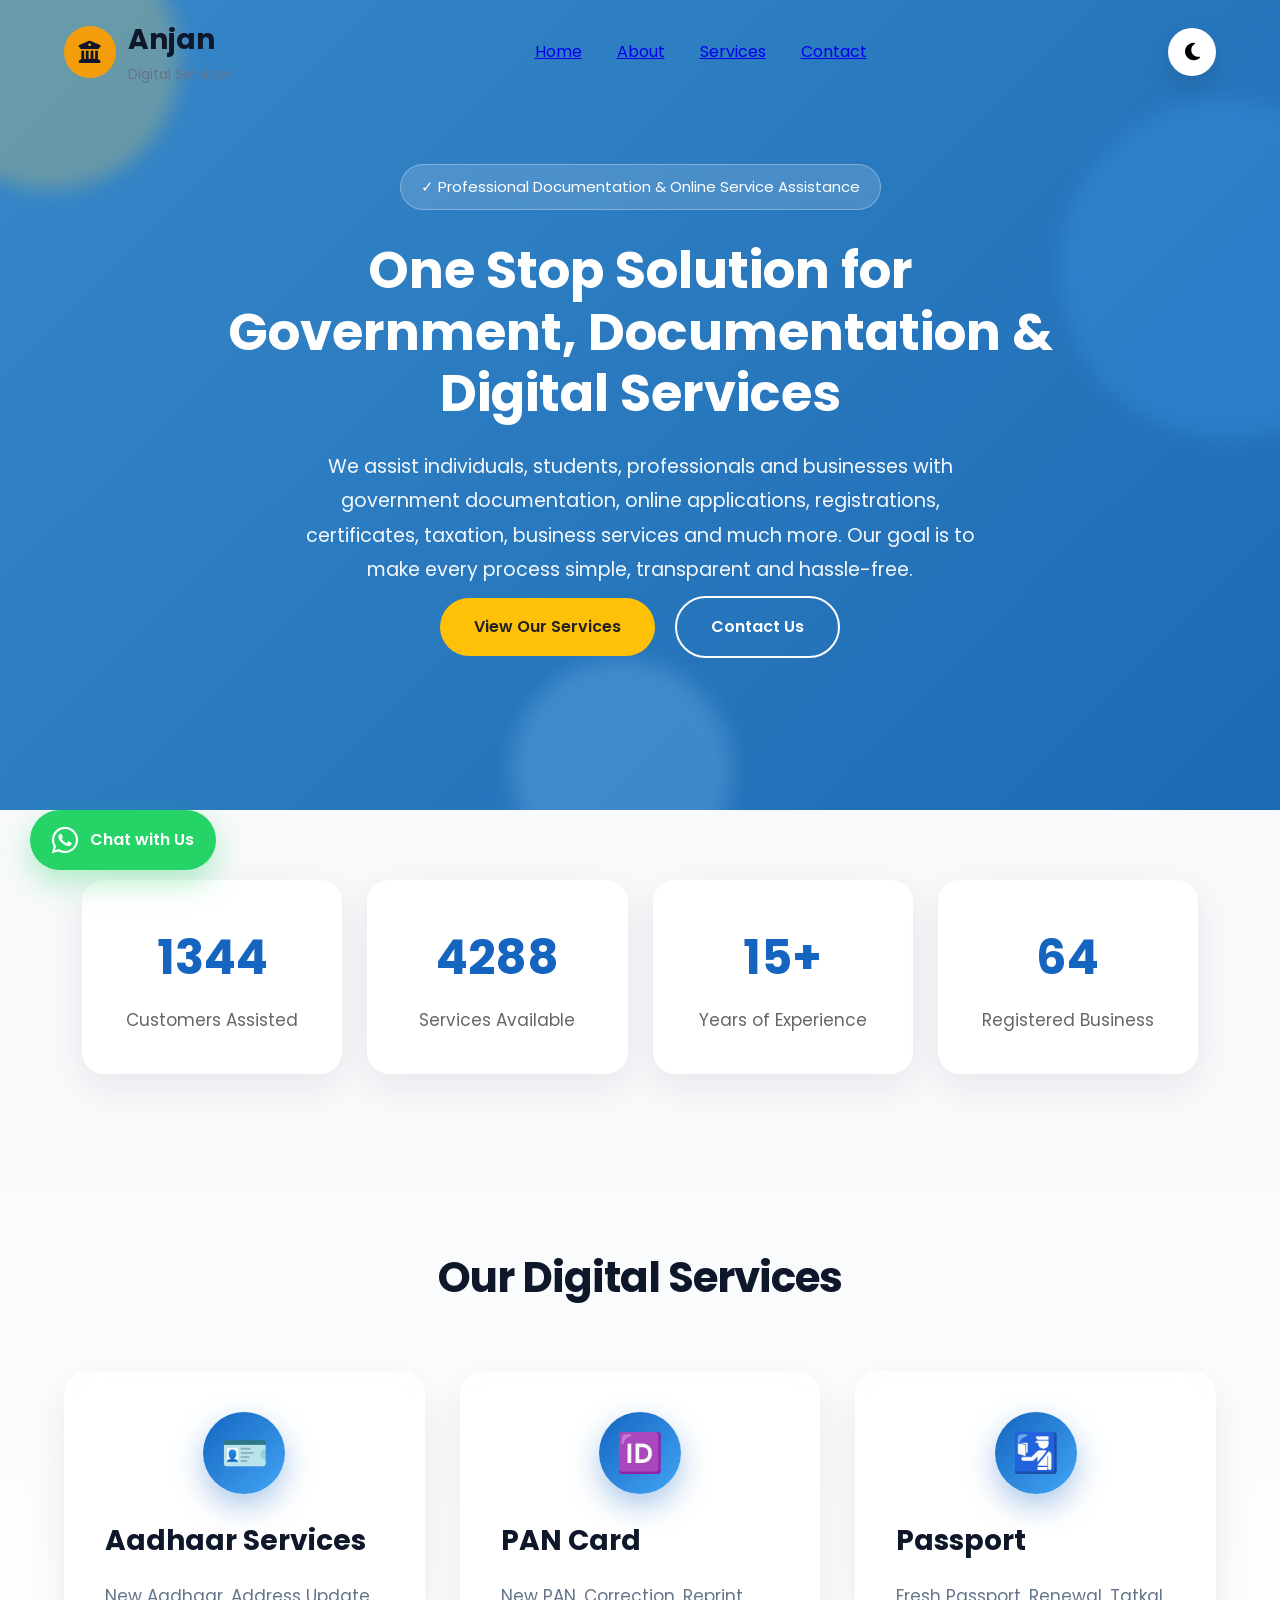
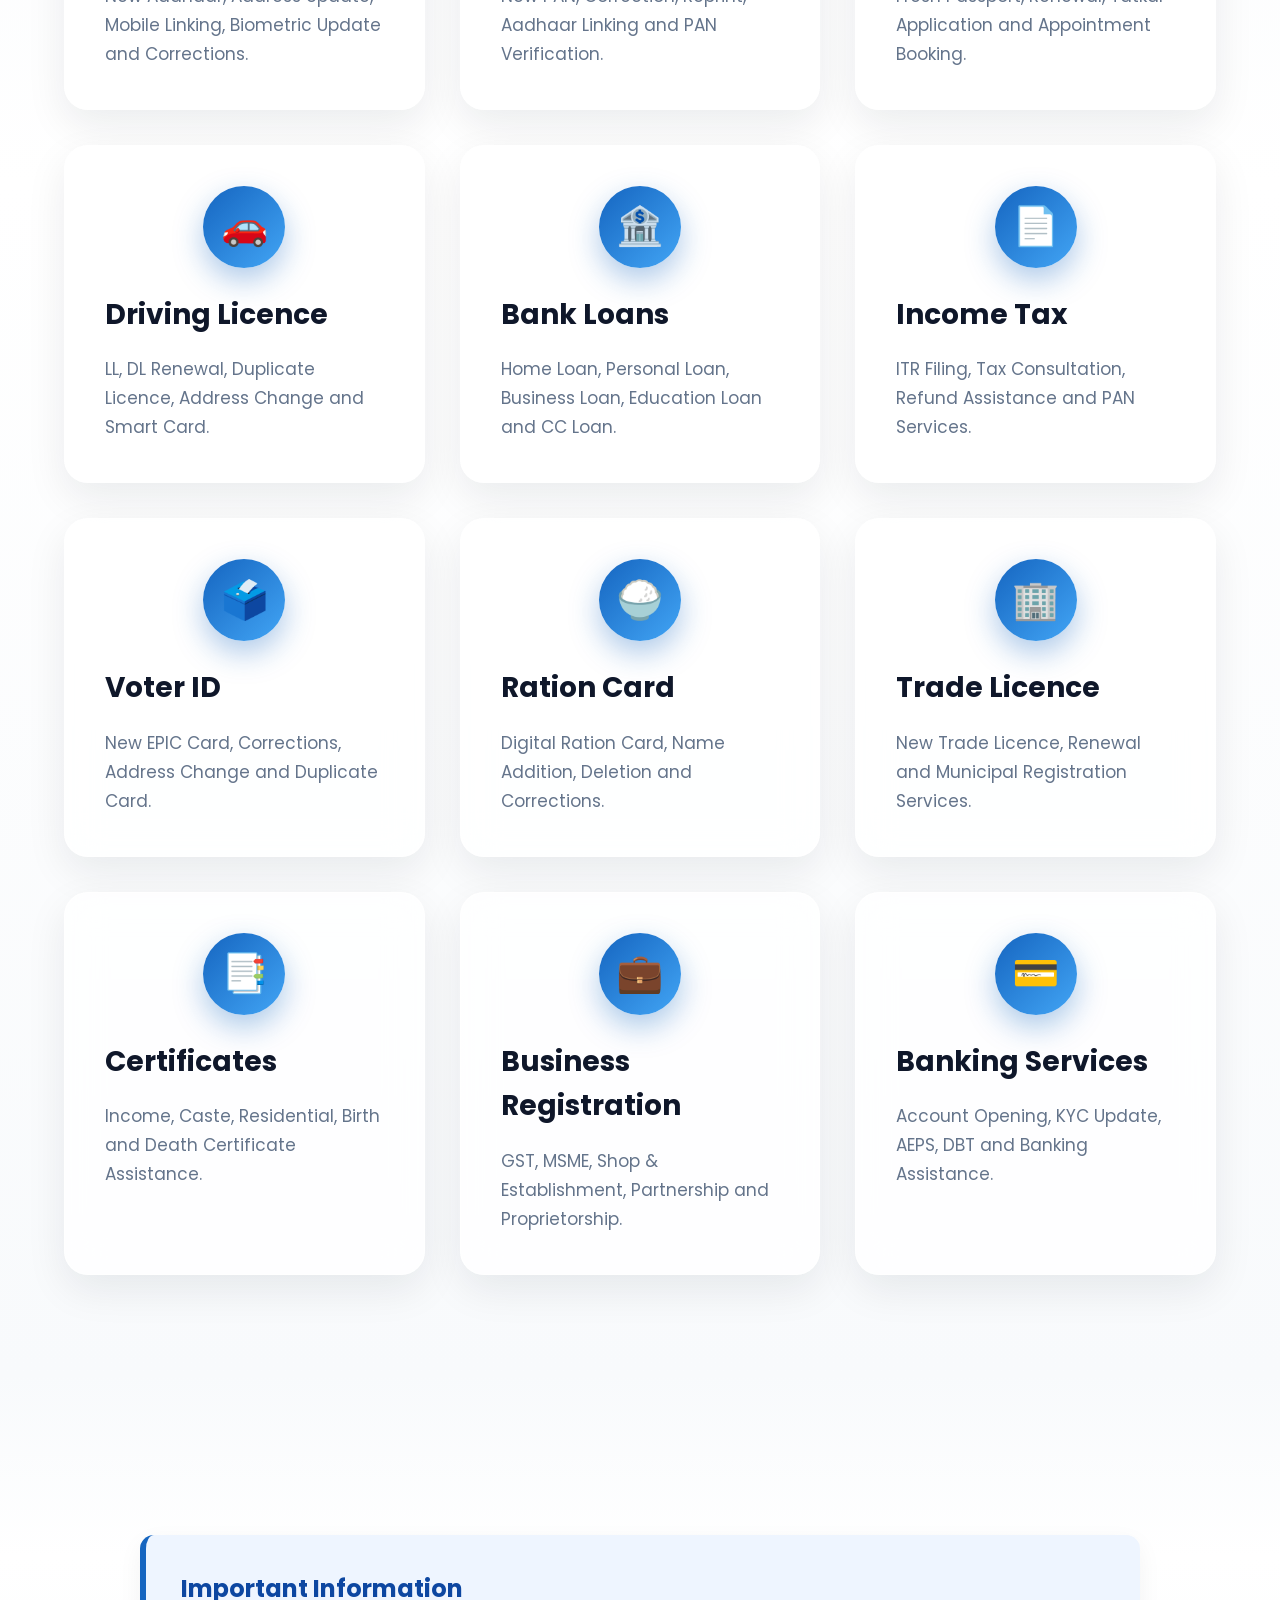
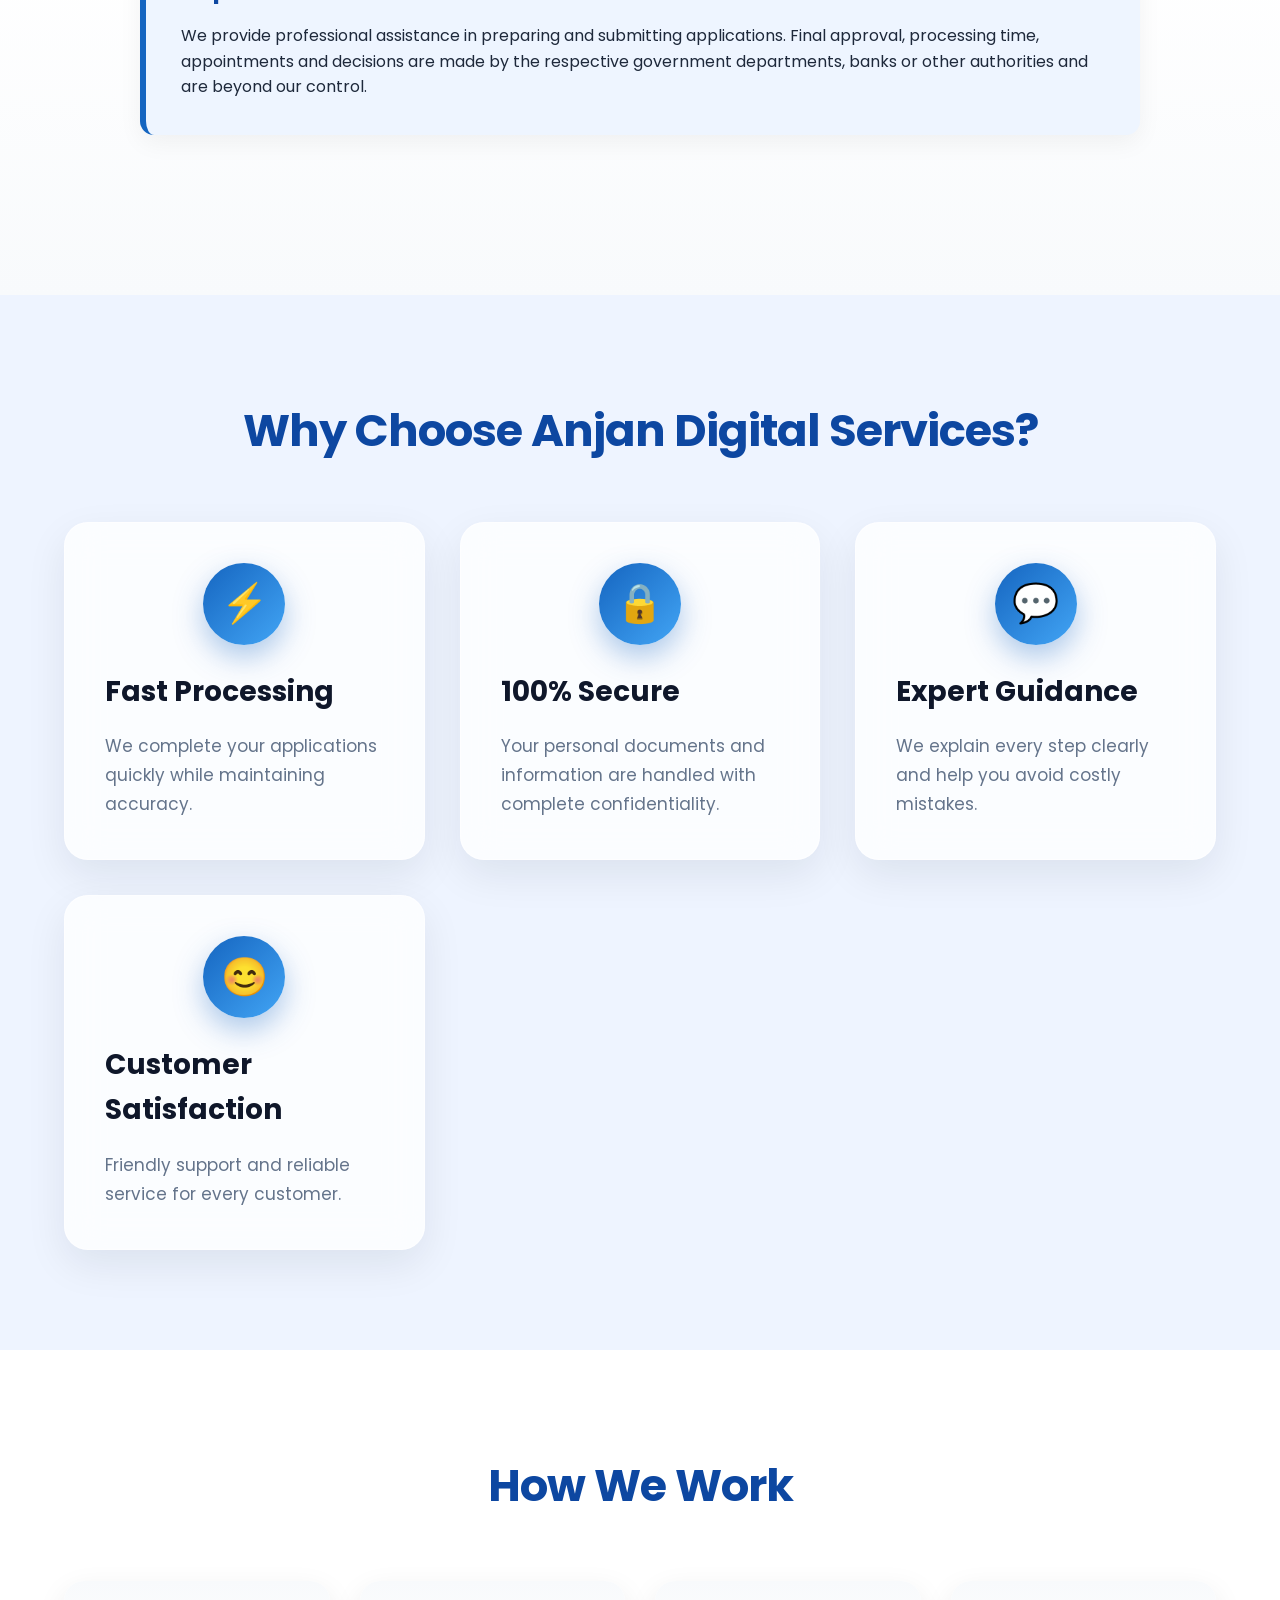
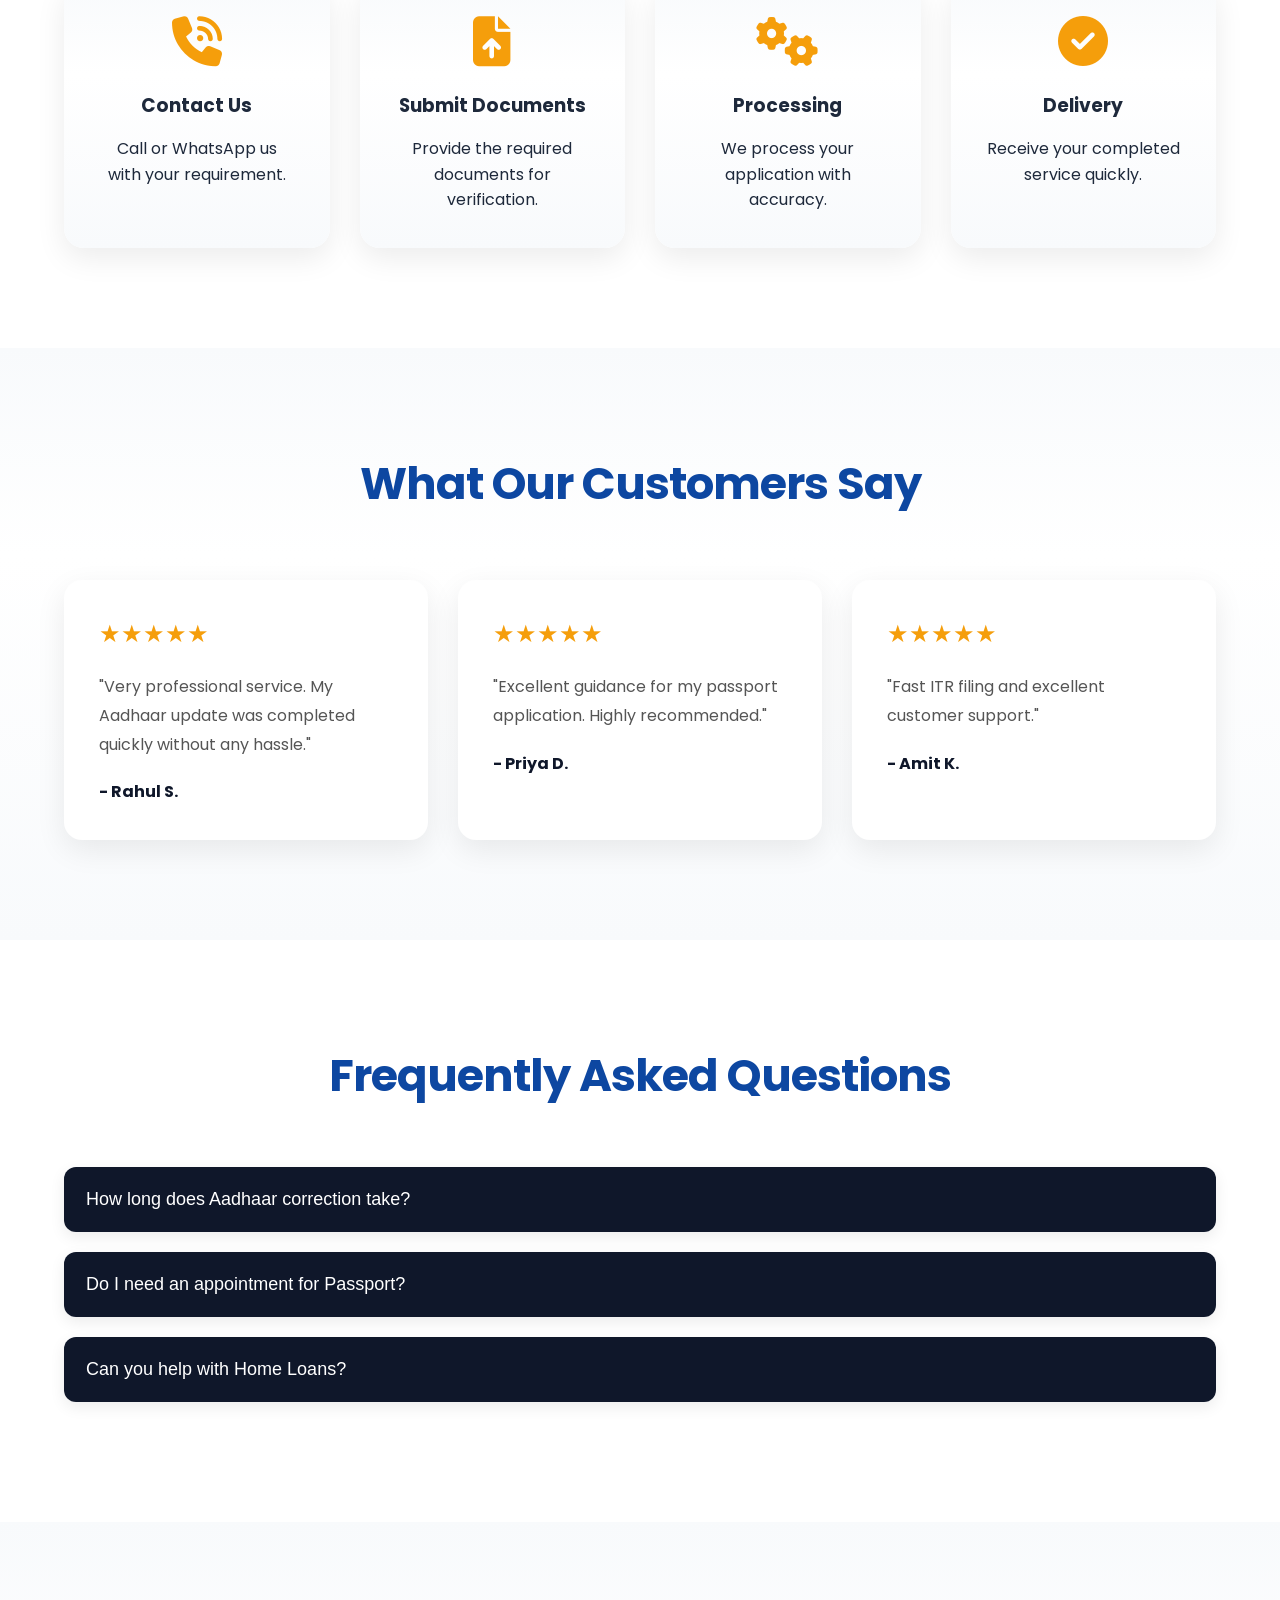
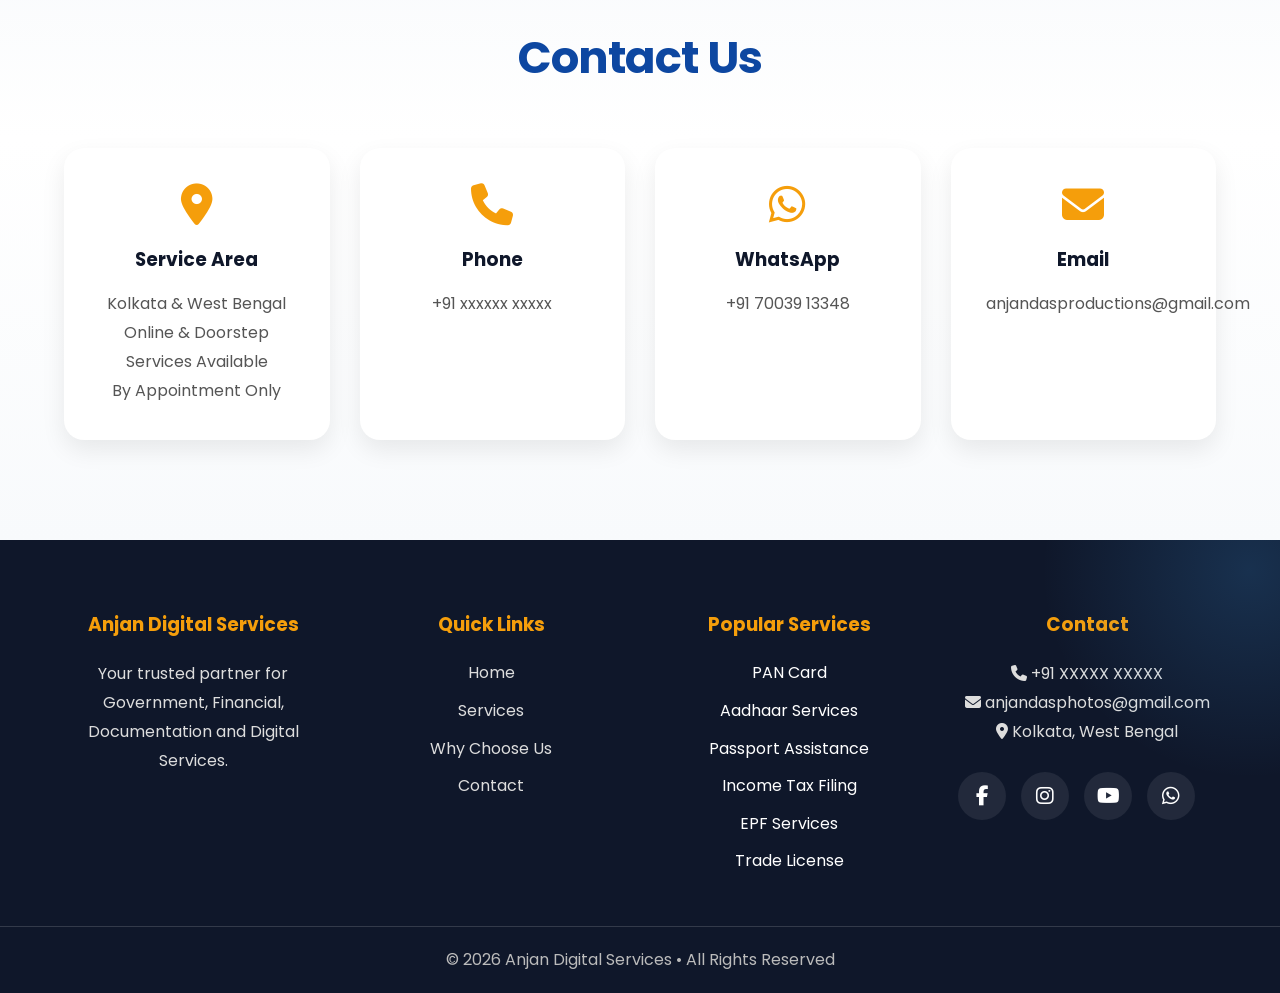
==== index.html @ 934977a9 "Initial commit" ====
<!DOCTYPE html>
<html lang="en">
<head>
    <meta charset="UTF-8">
    <meta name="viewport" content="width=device-width, initial-scale=1.0">
    <meta name="description" content="Anjan Digital Services - PAN Card, Aadhaar, Passport, Driving License, Trade License, Income Tax, Student Credit Card, EPF, Digital Services and much more in Kolkata.">
    <meta name="keywords" content="PAN Card, Aadhaar, Passport, Driving License, EPF, Trade License, Income Tax, Digital Services Kolkata">
    <meta name="author" content="Anjan Digital Services">
    <meta name="robots" content="index,follow">
    <title>

Anjan Digital Services | All Digital Solutions Under One Roof

</title>

<link rel="preconnect" href="https://fonts.googleapis.com">

<link rel="preconnect" href="https://fonts.gstatic.com" crossorigin>

<link href="https://fonts.googleapis.com/css2?family=Poppins:wght@300;400;500;600;700&display=swap" rel="stylesheet">
    <link rel="stylesheet" href="assets/css/style.css">
    <link rel="stylesheet"
href="https://cdnjs.cloudflare.com/ajax/libs/font-awesome/6.5.2/css/all.min.css">
<script type="application/ld+json">
{
  "@context":"https://schema.org",
  "@type":"LocalBusiness",
  "name":"Anjan Digital Services",
  "description":"All Digital Solutions Under One Roof",
  "telephone":"+91XXXXXXXXXX",
  "email":"anjandasphotos@gmail.com",
  "address":{
    "@type":"PostalAddress",
    "addressLocality":"Kolkata",
    "addressCountry":"IN"
  }
}
</script>
</head>

<body>

<div id="loader">

    <div class="loader-content">

        <div class="loader-logo">
            ADS
        </div>

        <h2>Anjan Digital Services</h2>

        <div class="loader-spinner"></div>

    </div>

</div>

<div id="mouse-glow"></div>
<div id="progress-bar"></div>
<header>
    <div class="container">

        <div class="logo">
<a href="#home">
<div class="logo-icon"><i class="fa-solid fa-building-columns"></i></div>
<div class="logo-text"><h2>Anjan</h2><p>Digital Services</p></div>
</a>
</div>
<div id="navbar">
<nav>
    <ul>

        <li><a href="index.html">Home</a></li>

        <li><a href="about.html">About</a></li>

        <li><a href="services.html">Services</a></li>

        <li><a href="contact.html">Contact</a></li>

    </ul>
</nav>
</div>
<button id="theme-toggle" aria-label="Toggle Theme">
    <i class="fas fa-moon"></i>
</button>
<div class="menu-toggle" id="menuToggle">

    <span></span>
    <span></span>
    <span></span>

</div>

</header>
<section id="home" class="hero">

<div class="hero-shape shape1"></div>

<div class="hero-shape shape2"></div>

<div class="hero-shape shape3"></div>

    <div class="hero-content">

        <span class="hero-badge">
            ✓ Professional Documentation & Online Service Assistance
        </span>

        <h1>
            One Stop Solution for Government, Documentation & Digital Services
        </h1>

        <p>
            We assist individuals, students, professionals and businesses with government documentation, online applications, registrations, certificates, taxation, business services and much more. Our goal is to make every process simple, transparent and hassle-free.
        </p>

        <div class="hero-buttons">

            <a href="services.html" class="btn btn-primary">
                View Our Services
            </a>

            <a href="contact.html" class="btn btn-secondary">
                Contact Us
            </a>

        </div>

        </div>
</section>

<section class="stats-section">

    <div class="container">

        <div class="stats-grid">

            <div class="stat-card">
                <h2 class="counter" data-target="2500">0</h2>
                <p>Customers Assisted</p>
            </div>

            <div class="stat-card">
                <h2 class="counter" data-target="8000">0</h2>
                <p>Services Available</p>
            </div>

            <div class="stat-card">
                <h2 class="counter" data-target="15">0</h2>
                <p>Years of Experience</p>
            </div>
            <div class="stat-card">
                <h2 class="counter" data-target="99">0</h2>
                <p>Registered Business</p>
            </div>

        </div>

    </div>

</section>
<section id="services" class="services-section">

    <div class="container">

        <h2 class="section-title">Our Digital Services</h2>

        <div class="services-grid">

    <div class="service-card">
        <div class="service-icon">🪪</div>
        <h3>Aadhaar Services</h3>
        <p>New Aadhaar, Address Update, Mobile Linking, Biometric Update and Corrections.</p>
    </div>

    <div class="service-card">
        <div class="service-icon">🆔</div>
        <h3>PAN Card</h3>
        <p>New PAN, Correction, Reprint, Aadhaar Linking and PAN Verification.</p>
    </div>

    <div class="service-card">
        <div class="service-icon">🛂</div>
        <h3>Passport</h3>
        <p>Fresh Passport, Renewal, Tatkal Application and Appointment Booking.</p>
    </div>

    <div class="service-card">
        <div class="service-icon">🚗</div>
        <h3>Driving Licence</h3>
        <p>LL, DL Renewal, Duplicate Licence, Address Change and Smart Card.</p>
    </div>

    <div class="service-card">
        <div class="service-icon">🏦</div>
        <h3>Bank Loans</h3>
        <p>Home Loan, Personal Loan, Business Loan, Education Loan and CC Loan.</p>
    </div>

    <div class="service-card">
        <div class="service-icon">📄</div>
        <h3>Income Tax</h3>
        <p>ITR Filing, Tax Consultation, Refund Assistance and PAN Services.</p>
    </div>

    <div class="service-card">
        <div class="service-icon">🗳️</div>
        <h3>Voter ID</h3>
        <p>New EPIC Card, Corrections, Address Change and Duplicate Card.</p>
    </div>

    <div class="service-card">
        <div class="service-icon">🍚</div>
        <h3>Ration Card</h3>
        <p>Digital Ration Card, Name Addition, Deletion and Corrections.</p>
    </div>

    <div class="service-card">
        <div class="service-icon">🏢</div>
        <h3>Trade Licence</h3>
        <p>New Trade Licence, Renewal and Municipal Registration Services.</p>
    </div>

    <div class="service-card">
        <div class="service-icon">📑</div>
        <h3>Certificates</h3>
        <p>Income, Caste, Residential, Birth and Death Certificate Assistance.</p>
    </div>

    <div class="service-card">
        <div class="service-icon">💼</div>
        <h3>Business Registration</h3>
        <p>GST, MSME, Shop & Establishment, Partnership and Proprietorship.</p>
    </div>

    <div class="service-card">
        <div class="service-icon">💳</div>
        <h3>Banking Services</h3>
        <p>Account Opening, KYC Update, AEPS, DBT and Banking Assistance.</p>
    </div>

</div>
</div>
</section>

</section>
<section class="notice-section">

    <div class="container">

        <div class="notice-box">

            <h2>Important Information</h2>

            <p>
                We provide professional assistance in preparing and submitting
                applications. Final approval, processing time, appointments and
                decisions are made by the respective government departments,
                banks or other authorities and are beyond our control.
            </p>

        </div>

    </div>

</section>
<section id="why-us" class="why-us">

    <div class="container">

        <h2 class="section-title">Why Choose Anjan Digital Services?</h2>

        <div class="services-grid">

            <div class="service-card">
                <div class="service-icon">⚡</div>
                <h3>Fast Processing</h3>
                <p>We complete your applications quickly while maintaining accuracy.</p>
            </div>

            <div class="service-card">
                <div class="service-icon">🔒</div>
                <h3>100% Secure</h3>
                <p>Your personal documents and information are handled with complete confidentiality.</p>
            </div>

            <div class="service-card">
                <div class="service-icon">💬</div>
                <h3>Expert Guidance</h3>
                <p>We explain every step clearly and help you avoid costly mistakes.</p>
            </div>

            <div class="service-card">
                <div class="service-icon">😊</div>
                <h3>Customer Satisfaction</h3>
                <p>Friendly support and reliable service for every customer.</p>
            </div>

        </div>

    </div>

</section>

<section id="process" class="process">

<div class="container">

<h2 class="section-title">How We Work</h2>

<div class="process-grid">

<div class="process-card">

<i class="fa-solid fa-phone-volume"></i>

<h3>Contact Us</h3>

<p>Call or WhatsApp us with your requirement.</p>

</div>

<div class="process-card">

<i class="fa-solid fa-file-arrow-up"></i>

<h3>Submit Documents</h3>

<p>Provide the required documents for verification.</p>

</div>

<div class="process-card">

<i class="fa-solid fa-gears"></i>

<h3>Processing</h3>

<p>We process your application with accuracy.</p>

</div>

<div class="process-card">

<i class="fa-solid fa-circle-check"></i>

<h3>Delivery</h3>

<p>Receive your completed service quickly.</p>

</div>

</div>

</div>

</section>
<!-- ================= Testimonials ================= -->

<section class="testimonials">

    <div class="container">

        <h2 class="section-title">What Our Customers Say</h2>

        <div class="testimonial-grid">

            <div class="testimonial-card">

                <div class="stars">
                    ★★★★★
                </div>

                <p>
                    "Very professional service. My Aadhaar update was completed quickly without any hassle."
                </p>

                <h4>- Rahul S.</h4>

            </div>

            <div class="testimonial-card">

                <div class="stars">
                    ★★★★★
                </div>

                <p>
                    "Excellent guidance for my passport application. Highly recommended."
                </p>

                <h4>- Priya D.</h4>

            </div>

            <div class="testimonial-card">

                <div class="stars">
                    ★★★★★
                </div>

                <p>
                    "Fast ITR filing and excellent customer support."
                </p>

                <h4>- Amit K.</h4>

            </div>

        </div>

    </div>

</section>
<!-- ================= FAQ ================= -->

<section class="faq">

<div class="container">

<h2 class="section-title">

Frequently Asked Questions

</h2>

<div class="faq-item">

<button class="faq-question">

How long does Aadhaar correction take?

</button>

<div class="faq-answer">

<p>

Usually between 3–15 working days depending on UIDAI processing.

</p>

</div>

</div>

<div class="faq-item">

<button class="faq-question">

Do I need an appointment for Passport?

</button>

<div class="faq-answer">

<p>

Yes. We help you book and prepare your documents.

</p>

</div>

</div>

<div class="faq-item">

<button class="faq-question">

Can you help with Home Loans?

</button>

<div class="faq-answer">

<p>

Yes. We assist with Home, Personal, Education and Business Loans.

</p>

</div>

</div>

</div>

</section>

<section id="contact" class="contact">
<div class="container"><h2 class="section-title">Contact Us</h2>
<div class="contact-grid">
<div class="contact-card"><i class="fa-solid fa-location-dot"></i><h3>Service Area</h3><p>
        Kolkata & West Bengal<br>
        Online & Doorstep Services Available<br>
        By Appointment Only
    </p></div>
<div class="contact-card"><i class="fa-solid fa-phone"></i><h3>Phone</h3><p>+91 xxxxxx xxxxx</p></div>
<div class="contact-card"><i class="fa-brands fa-whatsapp"></i><h3>WhatsApp</h3><p>+91 70039 13348</p></div>
<div class="contact-card"><i class="fa-solid fa-envelope"></i><h3>Email</h3><p>anjandasproductions@gmail.com</p></div>
</div></div></section>
<!-- ================= Footer ================= -->

<footer class="footer">

    <div class="container footer-grid">

        <div class="footer-column">

            <h3>Anjan Digital Services</h3>

            <p>
                Your trusted partner for Government, Financial,
                Documentation and Digital Services.
            </p>

        </div>

        <div class="footer-column">

            <h3>Quick Links</h3>

            <ul>

                <li><a href="#home">Home</a></li>

                <li><a href="#services">Services</a></li>

                <li><a href="#why-us">Why Choose Us</a></li>

                <li><a href="#contact">Contact</a></li>

            </ul>

        </div>

        <div class="footer-column">

            <h3>Popular Services</h3>

            <ul>

                <li>PAN Card</li>

                <li>Aadhaar Services</li>

                <li>Passport Assistance</li>

                <li>Income Tax Filing</li>

                <li>EPF Services</li>

                <li>Trade License</li>

            </ul>

        </div>

        <div class="footer-column">

            <h3>Contact</h3>

            <p><i class="fas fa-phone"></i> +91 XXXXX XXXXX</p>

            <p><i class="fas fa-envelope"></i> anjandasphotos@gmail.com</p>

            <p><i class="fas fa-location-dot"></i> Kolkata, West Bengal</p>

            <div class="social-icons">

                <a href="#"><i class="fab fa-facebook-f"></i></a>

                <a href="#"><i class="fab fa-instagram"></i></a>

                <a href="#"><i class="fab fa-youtube"></i></a>

                <a href="#"><i class="fab fa-whatsapp"></i></a>

            </div>

        </div>

    </div>

    <div class="copyright">

        © 2026 Anjan Digital Services • All Rights Reserved

    </div>

</footer>
<script src="assets/js/script.js"></script>
<!-- WhatsApp Floating Button -->
<a href="https://wa.me/917003913348"
   class="whatsapp-float"
   target="_blank"
   aria-label="Chat on WhatsApp">

    <i class="fa-brands fa-whatsapp"></i>

    <span>Chat with Us</span>

</a>
</body>
</html>
---- assets/css/style.css ----
/* ==========================================
   Anjan Digital Services
   Main Stylesheet v1.0
   ========================================== */

/* Google Fonts */
@import url('https://fonts.googleapis.com/css2?family=Inter:wght@300;400;500;600;700&family=Poppins:wght@500;600;700;800&display=swap');

/* ---------- RESET ---------- */

*{
    margin:0;
    padding:0;
    box-sizing:border-box;
}

html{
    scroll-behavior:smooth;
}
body{
    font-family:'Poppins',sans-serif;
    background:
linear-gradient(
180deg,
#f8fafc 0%,
#ffffff 35%,
#f8fafc 100%
);
    color:#1E293B;
    line-height:1.6;
}

/* ---------- COLORS ---------- */

:root{

    --primary:#0F172A;
    --secondary:#1E3A8A;
    --gold:#F59E0B;
    --success:#22C55E;
    --light:#F8FAFC;
    --white:#FFFFFF;
    --text:#1E293B;

}

/* ---------- CONTAINER ---------- */

.container{

    width:90%;
    max-width:1200px;
    margin:auto;

}

/* ---------- HEADER ---------- */

header{
    position:fixed;
    top:0;
    left:0;
    width:100%;

    z-index:9999;

    background:transparent;

    transition:
        background .35s ease,
        box-shadow .35s ease,
        padding .35s ease;
}
/* Header after scrolling */

header.scrolled{

    background:#ffffff;

    box-shadow:0 8px 30px rgba(15,23,42,.08);

    backdrop-filter:blur(12px);

}

/* ---------- NAVIGATION ---------- */

header .container{

    display:flex;

    justify-content:space-between;

    align-items:center;

    padding:18px 0;

}

.logo a{
display:flex;
align-items:center;
text-decoration:none;
color:#0F172A;
gap:12px;
}

.logo-icon{
width:52px;
height:52px;
background:#f59e0b;
border-radius:50%;
display:flex;
justify-content:center;
align-items:center;
font-size:22px;
color:#0f172a;
}

.logo-text h2{
font-size:26px;
margin:0;
}

.logo-text p{
margin:0;
font-size:14px;
color:#64748B;
}

.logo h2{

    color:#0F172A;

    font-family:'Poppins',sans-serif;

    font-size:28px;

    font-weight:700;

}

nav ul{

    list-style:none;

    display:flex;

    gap:35px;

nav ul li a{

    position:relative;

    text-decoration:none;

    color:#1E293B;

    font-weight:600;

    transition:.3s;

    padding:6px 0;

}
}

nav ul li a:hover{

    color:var(--gold);

}

/* ---------- HERO ---------- */

.hero{
    min-height:90vh;
    display:flex;
    align-items:center;
    justify-content:center;

    padding:120px 20px 100px;

    text-align:center;

background:linear-gradient(
-45deg,
#0d47a1,
#1565c0,
#1976d2,
#42a5f5
);

background-size:400% 400%;

animation:heroGradient 15s ease infinite;

    color:#fff;

    position:relative;

    overflow:hidden;
    
}

.hero::before{
    content:"";
    position:absolute;
    inset:0;
    background:rgba(0,0,0,.18);
}

.hero-content{
    position:relative;
    z-index:2;
    max-width:900px;
}

.hero h1{
    font-size:3.2rem;
    font-weight:700;
    line-height:1.2;
    margin-bottom:25px;
}

.hero p{
    font-size:1.2rem;
    line-height:1.8;
    max-width:700px;
    margin:auto;
    opacity:.95;
}
.hero-badge{

    display:inline-block;

    background:rgba(255,255,255,.15);

    border:1px solid rgba(255,255,255,.3);

    padding:10px 20px;

    border-radius:50px;

    margin-bottom:30px;

    font-size:15px;

    backdrop-filter:blur(8px);

}

.btn{

display:inline-block;

padding:16px 34px;

border-radius:50px;

text-decoration:none;

font-weight:600;

transition:.3s;

margin:8px;

}

.btn-primary{

background:#FFC107;

color:#222;

}

.btn-primary:hover{

transform:translateY(-3px);

box-shadow:0 15px 30px rgba(0,0,0,.18);

}

.btn-secondary{

background:transparent;

border:2px solid white;

color:white;

}

.btn-secondary:hover{

background:white;

color:#0d47a1;

}

/* ---------- SECTION ---------- */

section{

    padding:100px 0;

    background:
linear-gradient(
180deg,
#f8fafc 0%,
#ffffff 35%,
#f8fafc 100%
);

}

.section-title{

font-size:2.8rem;

letter-spacing:-1px;

font-weight:700;

text-align:center;

margin-bottom:55px;

color:#0d47a1;

}

/* ---------- SERVICE CARDS ---------- */

.services-grid{
    display:grid;
    grid-template-columns:repeat(auto-fit,minmax(280px,1fr));
    gap:35px;
    margin-top:30px;
}

.service-card{
.service-card::before{

content:"";

position:absolute;

top:0;

left:-100%;

width:100%;

height:100%;

background:

linear-gradient(

90deg,

transparent,

rgba(255,255,255,.55),

transparent

);

transition:.8s;

}
position:relative;

background:rgba(255,255,255,.78);

backdrop-filter:blur(18px);

-webkit-backdrop-filter:blur(18px);

border:1px solid rgba(255,255,255,.5);

border-radius:24px;

padding:40px;

overflow:hidden;

transition:.45s ease;

box-shadow:
0 15px 40px rgba(15,23,42,.08);

height:100%;

}

.service-card:hover{

transform:
translateY(-14px)
scale(1.03);

box-shadow:

0 35px 70px rgba(21,101,192,.18);

border-color:rgba(66,165,245,.4);

}

.service-icon{

width:82px;

height:82px;

display:flex;

align-items:center;

justify-content:center;

margin:0 auto 25px;

font-size:38px;

border-radius:50%;

background:

linear-gradient(
135deg,
#1565C0,
#42A5F5
);

color:white;

box-shadow:

0 12px 30px rgba(21,101,192,.35);

transition:.45s;

}

.service-card h3{

font-size:28px;

font-weight:700;

margin-bottom:18px;

color:#0F172A;

}

.service-card p{
    color:#64748b;
    line-height:1.7;
    font-size:17px;
}

/* ---------- FOOTER ---------- */

footer{

    background:var(--primary);

    color:white;

    text-align:center;

    padding:30px;

}

/* ---------- RESPONSIVE ---------- */

@media(max-width:900px){

    header .container{

        flex-direction:column;

        gap:15px;

    }

    nav ul{

        gap:18px;

        flex-wrap:wrap;

        justify-content:center;

    }

    .hero h1{

        font-size:42px;

    }

    .hero p{

        font-size:18px;

    }

}

@media(max-width:600px){

    .logo h2{

        font-size:22px;

    }

    nav ul{

        gap:12px;

        font-size:14px;

    }

    .hero h1{

        font-size:34px;

    }

    .hero p{

        font-size:16px;

    }

    .btn{
cursor:pointer;
font-size:17px;
        width:100%;

        max-width:280px;

    }

    .hero-buttons{

        flex-direction:column;

        align-items:center;

    }

}
.services-section{

    background:
linear-gradient(
180deg,
#f8fafc 0%,
#ffffff 35%,
#f8fafc 100%
);

    padding:100px 0;

}

.services-section h2{

    text-align:center;

    font-size:42px;

    margin-bottom:60px;

    color:#0f172a;

}
.why-us{

    background:#eef4ff;

}
.process{

background:white;

padding:100px 0;

}

.process-grid{

display:grid;

grid-template-columns:repeat(auto-fit,minmax(250px,1fr));

gap:30px;

margin-top:60px;

}

.process-card{

padding:35px;

text-align:center;

border-radius:20px;

background:
linear-gradient(
180deg,
#f8fafc 0%,
#ffffff 35%,
#f8fafc 100%
);

transition:.35s;

box-shadow:0 10px 30px rgba(0,0,0,.08);

}

.process-card:hover{

transform:translateY(-10px);

}

.process-card i{

font-size:50px;

color:#f59e0b;

margin-bottom:25px;

}

.process-card h3{

margin-bottom:15px;

}



.stat-box h2{

font-size:60px;

color:#f59e0b;

margin-bottom:10px;

}

.stat-box p{

font-size:18px;

}
/* ================= Testimonials ================= */

.testimonials{

    background:
linear-gradient(
180deg,
#f8fafc 0%,
#ffffff 35%,
#f8fafc 100%
);

    padding:100px 0;

}

.testimonial-grid{

    display:grid;

    grid-template-columns:repeat(auto-fit,minmax(320px,1fr));

    gap:30px;

    margin-top:60px;

}

.testimonial-card{

    background:white;

    padding:35px;

    border-radius:18px;

    box-shadow:0 10px 30px rgba(0,0,0,.08);

    transition:.3s;

}

.testimonial-card:hover{

    transform:
translateY(-10px)
scale(1.02);

}

.stars{

    color:#F59E0B;

    font-size:24px;

    margin-bottom:20px;

}

.testimonial-card p{

    color:#555;

    line-height:1.8;

    margin-bottom:20px;

}

.testimonial-card h4{

    color:#0F172A;

}
/* ================= FAQ ================= */

.faq{

padding:100px 0;

background:white;

}

.faq-item{

margin-bottom:20px;

border-radius:12px;

overflow:hidden;

box-shadow:0 5px 15px rgba(0,0,0,.08);

}

.faq-question{

width:100%;

padding:22px;

font-size:18px;

border:none;

cursor:pointer;

background:#0F172A;

color:white;

text-align:left;

}

.faq-answer{

    display:none;

    animation:fade .35s ease;

display:none;

padding:20px;

background:
linear-gradient(
180deg,
#f8fafc 0%,
#ffffff 35%,
#f8fafc 100%
);

line-height:1.7;

}
/* ================= Contact ================= */

.contact{

background:
linear-gradient(
180deg,
#f8fafc 0%,
#ffffff 35%,
#f8fafc 100%
);

padding:100px 0;

}

.contact-grid{

display:grid;

grid-template-columns:repeat(auto-fit,minmax(250px,1fr));

gap:30px;

margin-top:50px;

}

.contact-card{

background:white;

padding:35px;

text-align:center;

border-radius:20px;

box-shadow:0 10px 25px rgba(0,0,0,.08);

transition:.3s;

}

.contact-card:hover{

transform:
translateY(-10px)
scale(1.02);

}

.contact-card i{

font-size:42px;

color:#F59E0B;

margin-bottom:20px;

}

.contact-card h3{

margin-bottom:15px;

color:#0F172A;

}

.contact-card p{

line-height:1.8;

color:#555;

}
/* ================= Footer ================= */
.footer{
    background:#0F172A;
    color:#fff;
    padding:70px 0 20px;
}

.footer-grid{

    display:grid;

    grid-template-columns:repeat(auto-fit,minmax(250px,1fr));

    gap:40px;

}

.footer-column h3{

    margin-bottom:20px;

    color:#F59E0B;

}

.footer-column p{

    line-height:1.8;

    color:#ddd;

}

.footer-column ul{

    list-style:none;

    padding:0;

}

.footer-column ul li{

    margin-bottom:12px;

}

.footer-column a{

    color:#ddd;

    text-decoration:none;

    transition:.3s;

}

.footer-column a:hover{

    color:#F59E0B;

}

.copyright{

    text-align:center;

    margin-top:40px;

    border-top:1px solid rgba(255,255,255,.15);

    padding-top:20px;

    color:#bbb;

}
#topBtn{

position:fixed;

bottom:30px;

right:30px;

width:55px;

height:55px;

border:none;

border-radius:50%;

background:#F59E0B;

color:#0F172A;

font-size:20px;

cursor:pointer;

display:none;

box-shadow:0 10px 25px rgba(0,0,0,.25);

z-index:999;

}
.notice-box{

background:#eef5ff;

border-left:6px solid #1565c0;

padding:35px;

border-radius:14px;

margin:60px auto;

max-width:1000px;

box-shadow:0 8px 25px rgba(0,0,0,.05);

}

.notice-box h2{
    margin-bottom:15px;
    color:#0d47a1;
}

img{
    display:block;
    max-width:100%;
    height:auto;
    transition:.4s;
}

.stats-section{
    padding:70px 20px;
    background:#f8f9fb;
}

.stats-grid{
    display:grid;
    grid-template-columns:repeat(auto-fit,minmax(220px,1fr));
    gap:25px;
}

.stat-card{
    background:#fff;
    padding:40px;
    text-align:center;
    border-radius:22px;
    box-shadow:
0 12px 35px rgba(15,23,42,.08);
}

.stat-card h2{
    font-size:3rem;
    color:#1565c0;
    margin-bottom:10px;
}

.stat-card p{
    font-size:17px;
    color:#666;
}
.reveal{

opacity:0;

transform:translateY(40px);

transition:all .8s ease;

}

.reveal.active{

opacity:1;

transform:translateY(0);

}
/* Active Navigation */

nav ul li a.active{

    color:#F59E0B;

    font-weight:700;

}


/* Reveal Animation */




/* FAQ Animation */



@keyframes fade{

from{

opacity:0;

transform:translateY(-8px);

}

to{

opacity:1;

transform:translateY(0);

}

}


/* Scroll Button Animation */

/* ==========================
   Mobile Navigation
========================== */

.menu-toggle{

display:none;

flex-direction:column;

cursor:pointer;

gap:6px;

}

.menu-toggle span{

width:30px;

height:3px;

background:#0F172A;

transition:.35s;

border-radius:20px;

}

@media(max-width:768px){

.menu-toggle{

display:flex;

}

nav{

position:fixed;

top:0;

right:-100%;

width:280px;

height:100vh;

background:white;

box-shadow:-8px 0 30px rgba(0,0,0,.12);

padding-top:100px;

transition:.35s;

z-index:999;

}

nav.active{

right:0;

}

nav ul{

flex-direction:column;

align-items:center;

gap:35px;

}

body.menu-open{

overflow:hidden;

}

}
/* ===================================
   Premium Hero Background
=================================== */



.hero-shape{

    position:absolute;
    border-radius:50%;
    filter:blur(10px);
    opacity:.25;
    animation:float 10s ease-in-out infinite;

}

.shape1{

    width:260px;
    height:260px;
    background:#FFD54F;

    top:-70px;
    left:-80px;

}

.shape2{

    width:340px;
    height:340px;
    background:#42A5F5;

    right:-120px;
    top:100px;

    animation-delay:2s;

}

.shape3{

    width:220px;
    height:220px;
    background:#90CAF9;

    bottom:-70px;
    left:40%;

    animation-delay:4s;

}

@keyframes float{

0%{

transform:translateY(0px);

}

50%{

transform:translateY(-30px);

}

100%{

transform:translateY(0px);

}

}
/* ===========================
   Floating WhatsApp Button
=========================== */

.whatsapp-float{
    position:fixed;
    bottom:30px;
    left:30px;

    display:flex;
    align-items:center;
    gap:12px;

    background:#25D366;
    color:#fff;

    padding:15px 22px;

    border-radius:50px;

    text-decoration:none;

    font-weight:600;

    font-size:16px;

    box-shadow:0 12px 30px rgba(37,211,102,.35);

    z-index:999;

    transition:.35s;
}

.whatsapp-float:hover{

    transform:translateY(-5px) scale(1.05);

    box-shadow:0 20px 45px rgba(37,211,102,.45);

}

.whatsapp-float i{

    font-size:30px;

}

.whatsapp-float span{

    white-space:nowrap;

}

/* Mobile */

@media(max-width:768px){

.whatsapp-float{

left:20px;

bottom:20px;

padding:15px;

border-radius:50%;

}

.whatsapp-float span{

display:none;

}

.whatsapp-float i{

font-size:32px;

}
}
.counter{

    display:inline-block;

    font-weight:700;

}
/* ==========================
   Scroll Progress Bar
========================== */

#progress-bar{

    position:fixed;

    top:0;
    left:0;

    width:0%;

    height:5px;
    border-radius:0 4px 4px 0;

    background:linear-gradient(
        90deg,
        #1565C0,
        #42A5F5,
        #F59E0B
    );

    z-index:10000;

    transition:width .1s linear;

    box-shadow:0 0 15px rgba(21,101,192,.35);

}
@keyframes heroGradient{

0%{
    background-position:0% 50%;
}

50%{
    background-position:100% 50%;
}

100%{
    background-position:0% 50%;
}

}
.social-icons{

display:flex;

gap:15px;

margin-top:25px;

flex-wrap:wrap;

}

.social-icons a{

width:48px;

height:48px;

display:flex;

align-items:center;

justify-content:center;

border-radius:50%;

background:rgba(255,255,255,.08);

color:white;

font-size:20px;

text-decoration:none;

transition:.35s;

}

.social-icons a:hover{

background:#F59E0B;

color:#0F172A;

transform:translateY(-6px) rotate(8deg);

box-shadow:0 10px 30px rgba(245,158,11,.35);

}
.footer{

position:relative;

overflow:hidden;

}

.footer::before{

content:"";

position:absolute;

top:-180px;

right:-180px;

width:420px;

height:420px;

background:radial-gradient(

circle,

rgba(66,165,245,.18),

transparent 70%

);

pointer-events:none;

}
/* ===================================
   Mouse Glow Effect
=================================== */

#mouse-glow{

    position:fixed;

    width:350px;
    height:350px;

    left:0;
    top:0;

    pointer-events:none;

    border-radius:50%;

    background:
    radial-gradient(circle,
    rgba(66,165,245,.18) 0%,
    rgba(66,165,245,.08) 35%,
    transparent 70%);

    transform:
    translate(-50%,-50%);

    z-index:0;

    transition:
        transform .08s linear;

    filter:blur(20px);

}
/* ===================================
   Premium Loader
=================================== */

#loader{

position:fixed;

inset:0;

background:linear-gradient(
135deg,
#0d47a1,
#1565c0
);

display:flex;

justify-content:center;

align-items:center;

z-index:999999;

transition:opacity .7s ease,
visibility .7s ease;

}

.loader-content{

text-align:center;

color:white;

}

.loader-logo{

width:110px;

height:110px;

margin:auto;

border-radius:50%;

background:white;

color:#1565c0;

font-size:42px;

font-weight:700;

display:flex;

justify-content:center;

align-items:center;

margin-bottom:30px;

box-shadow:
0 15px 40px rgba(0,0,0,.2);

animation:pulseLogo 2s infinite;

}

.loader-content h2{

font-size:34px;

margin-bottom:35px;

font-weight:700;

}

.loader-spinner{

width:60px;

height:60px;

margin:auto;

border:5px solid rgba(255,255,255,.25);

border-top:5px solid white;

border-radius:50%;

animation:spin .9s linear infinite;

}

.loader-hidden{

opacity:0;

visibility:hidden;

}

@keyframes spin{

100%{

transform:rotate(360deg);

}

}

@keyframes pulseLogo{

0%{

transform:scale(1);

}

50%{

transform:scale(1.08);

}

100%{

transform:scale(1);

}

}
/* ===================================
   Theme Toggle
=================================== */

#theme-toggle{

width:48px;

height:48px;

border:none;

border-radius:50%;

background:#ffffff;

box-shadow:0 10px 25px rgba(0,0,0,.12);

cursor:pointer;

display:flex;

justify-content:center;

align-items:center;

font-size:20px;

transition:.35s;

}

#theme-toggle:hover{

transform:rotate(180deg) scale(1.08);

}

body{

transition:

background .4s,

color .4s;

}

/* ---------- Dark Theme ---------- */

body.dark{

background:#0F172A;

color:#F8FAFC;

}

/* Sections */

body.dark section{

background:#0F172A;

}

/* Cards */

body.dark .service-card,

body.dark .contact-card,

body.dark .testimonial-card,

body.dark .process-card,

body.dark .stat-card{

background:#1E293B;

color:white;

}

/* Headings */

body.dark h1,

body.dark h2,

body.dark h3,

body.dark h4{

color:white;

}

/* Paragraphs */

body.dark p{

color:#CBD5E1;

}

/* Header */

body.dark header.scrolled{

background:#111827;

}

/* Footer */

body.dark .footer{

background:#020617;

}
.loader-hidden{

    opacity:0;

    visibility:hidden;

}
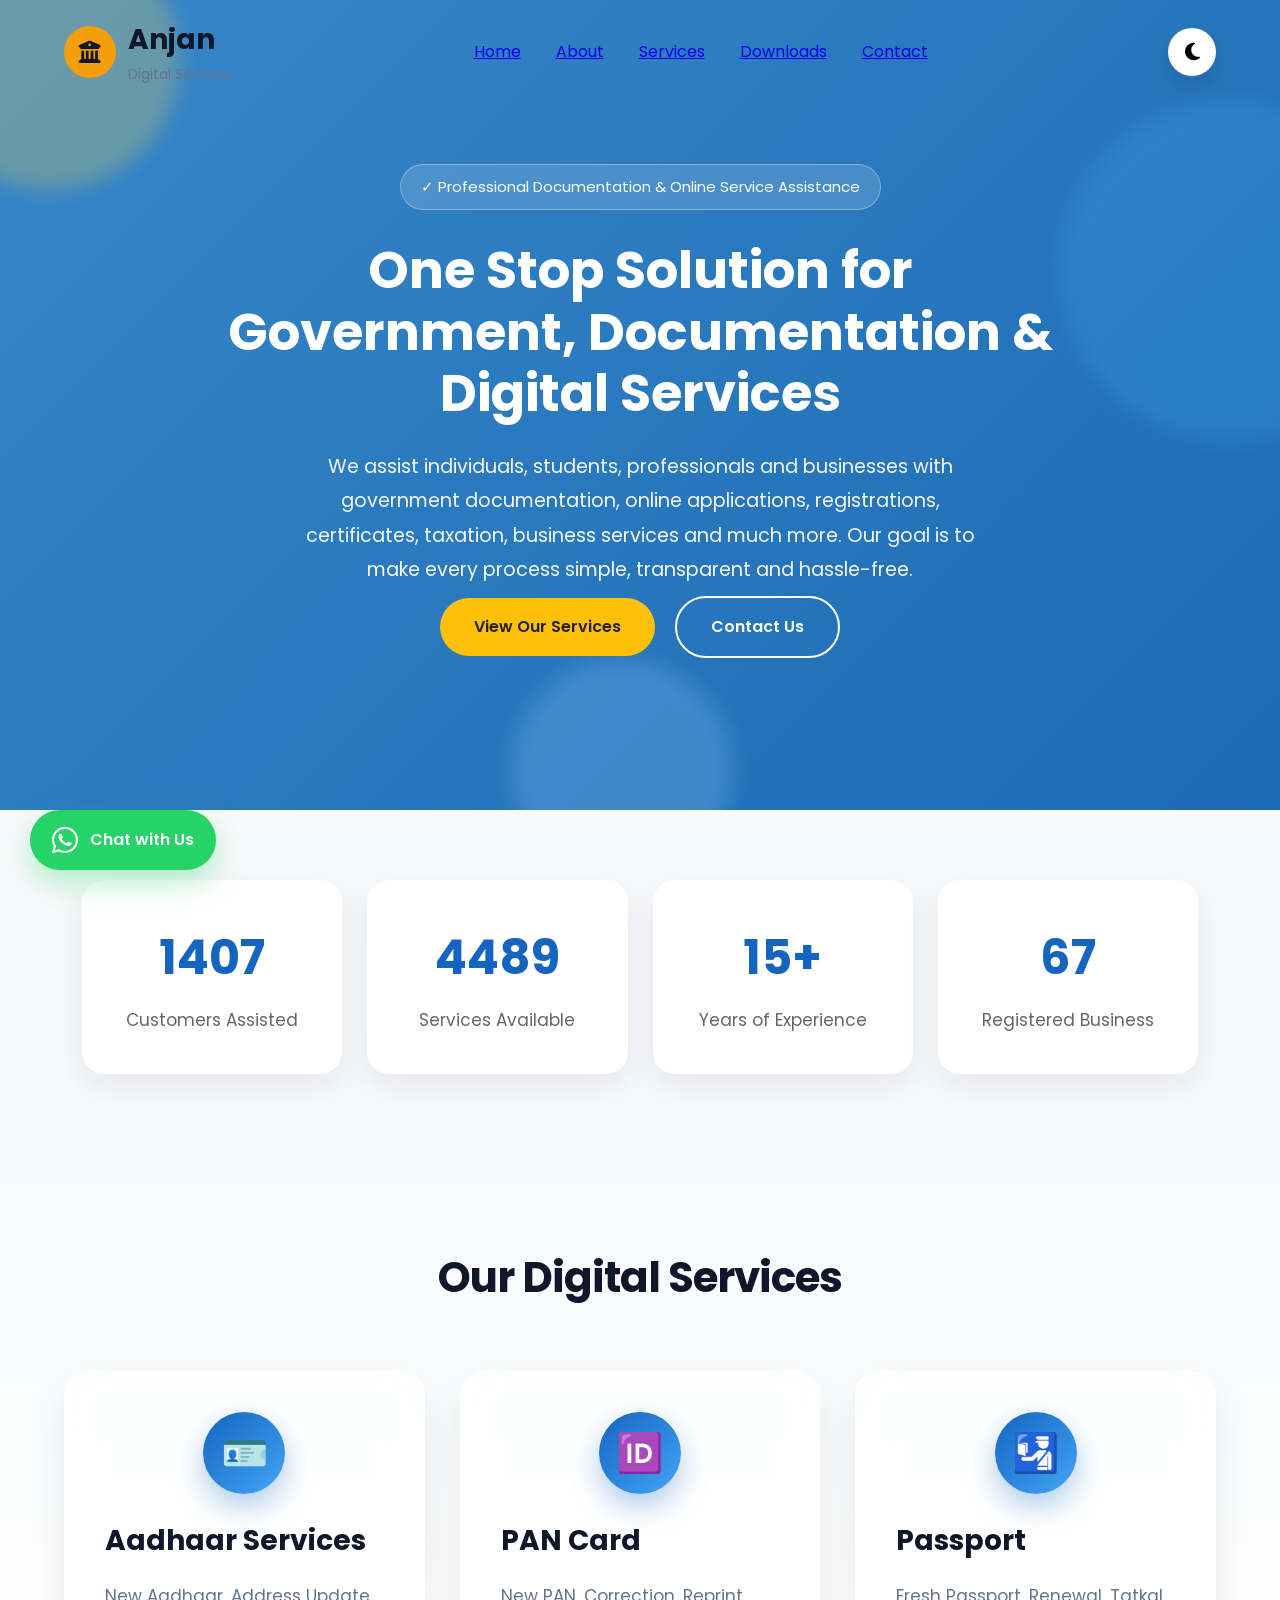
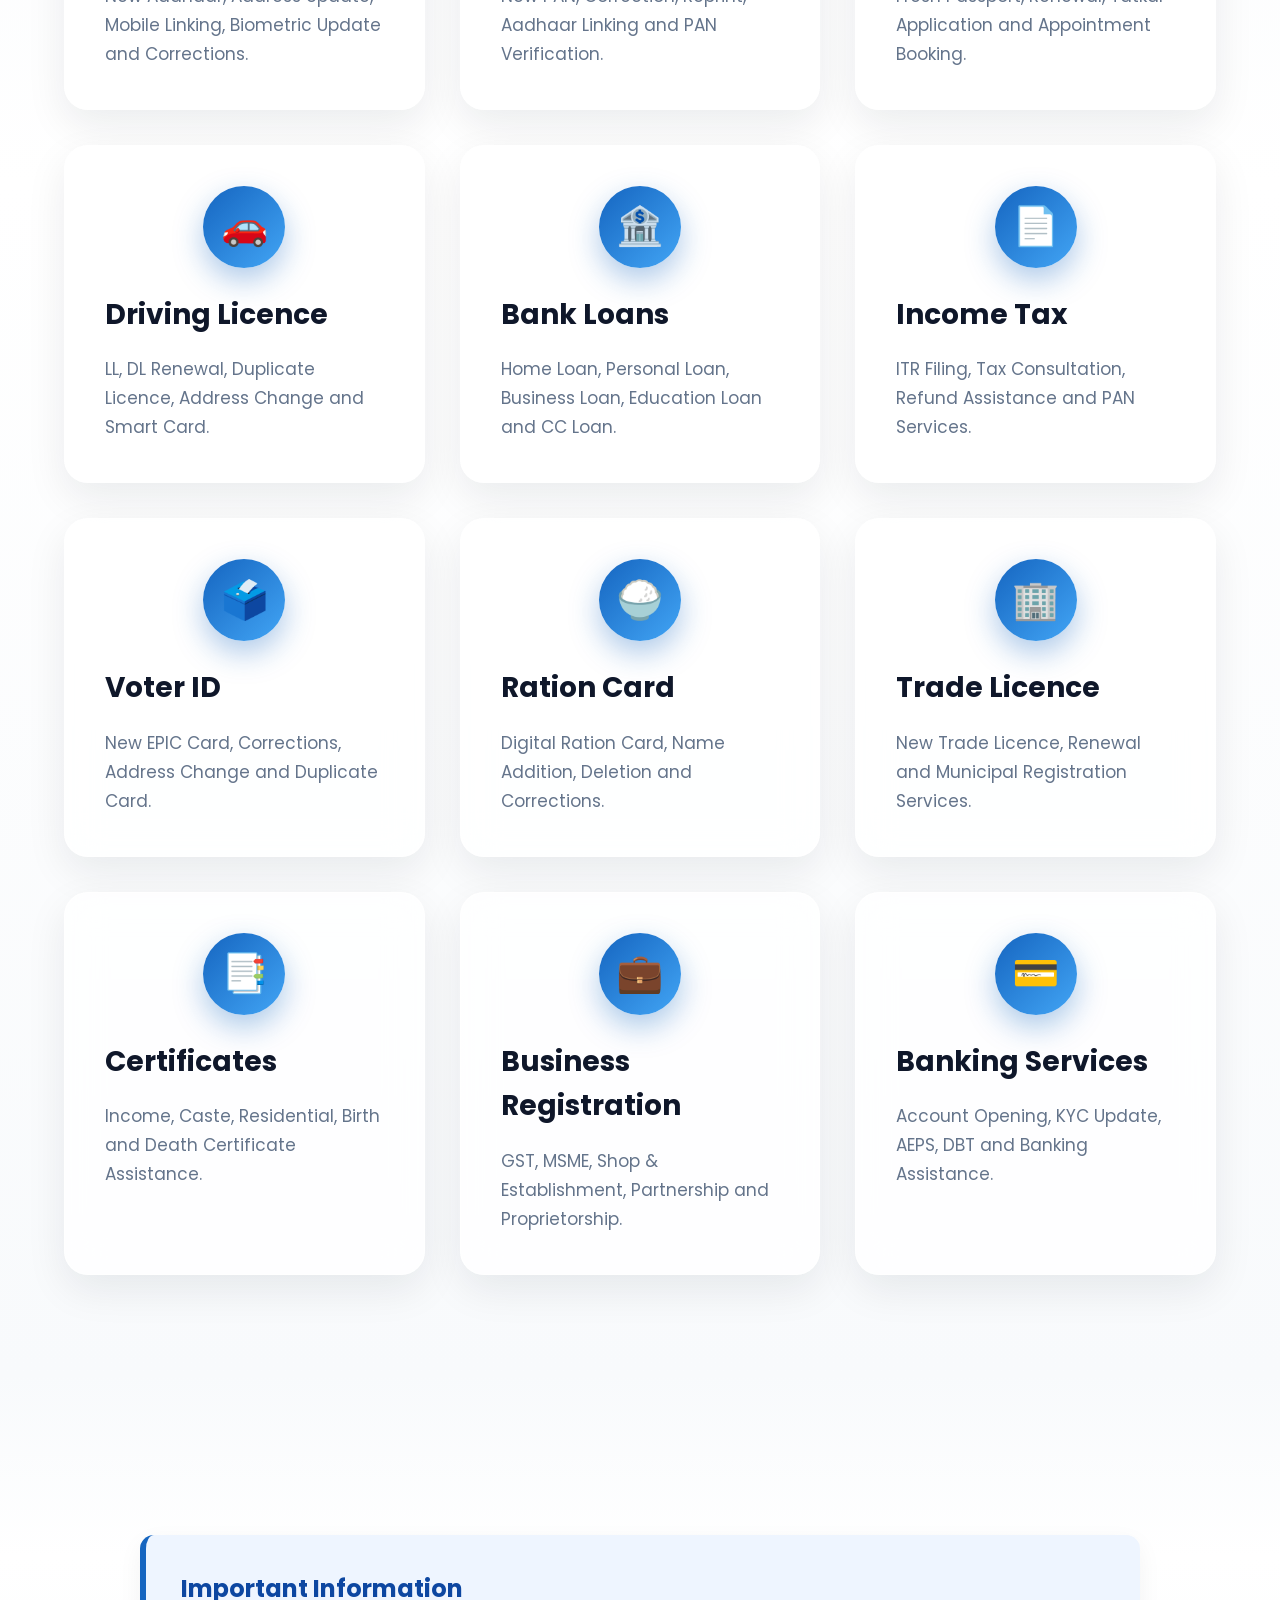
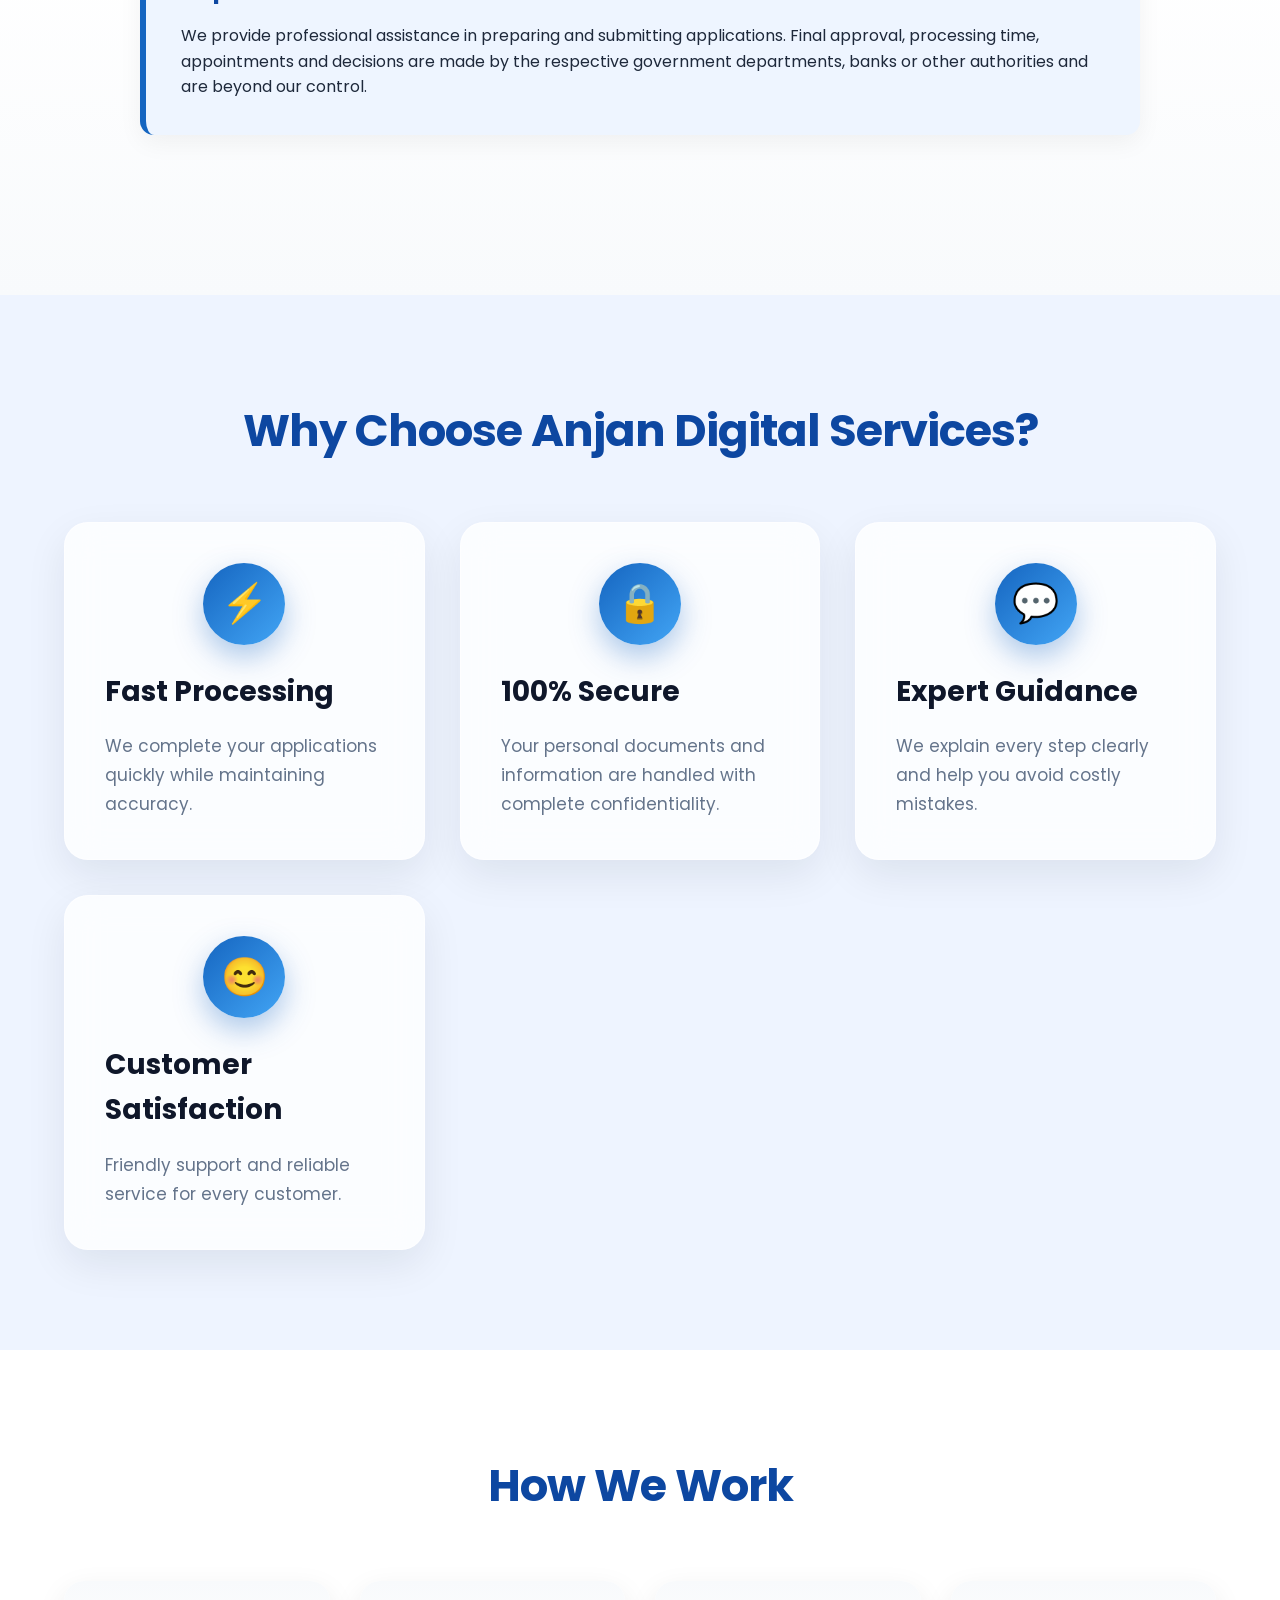
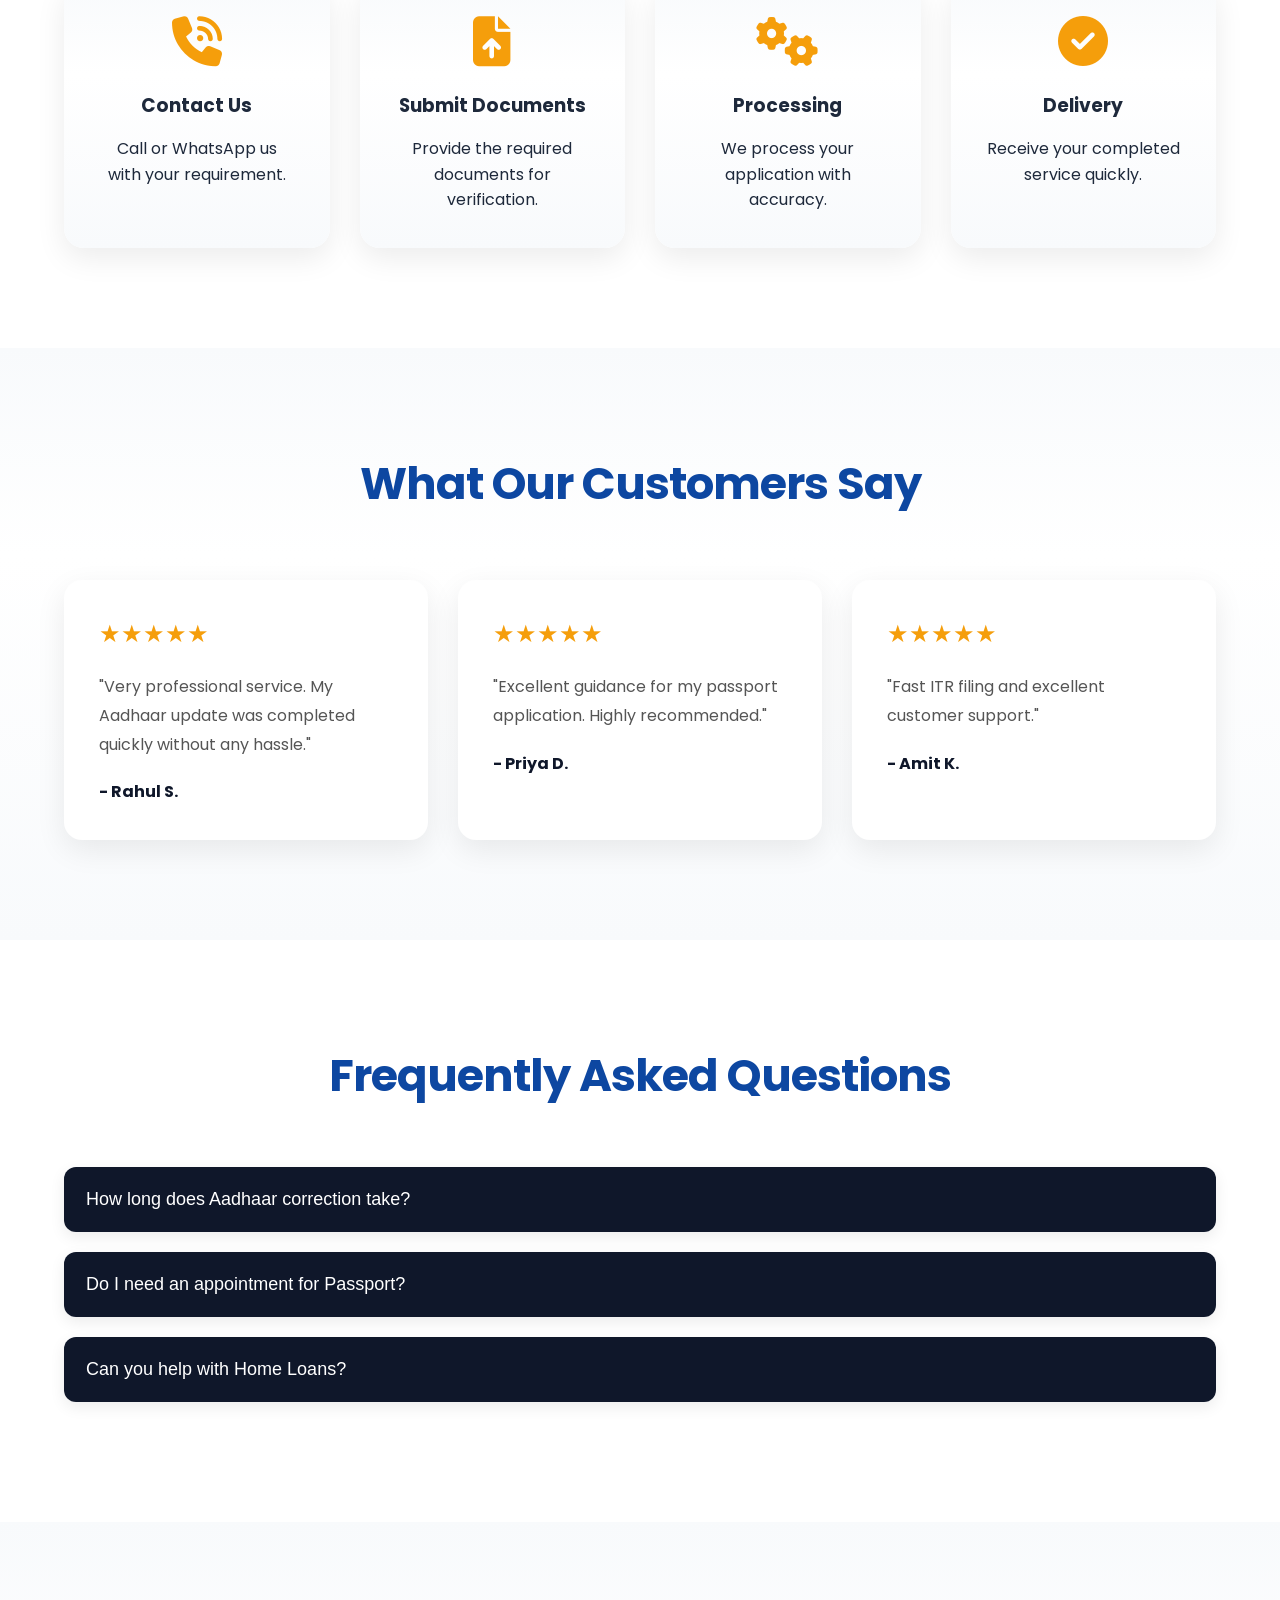
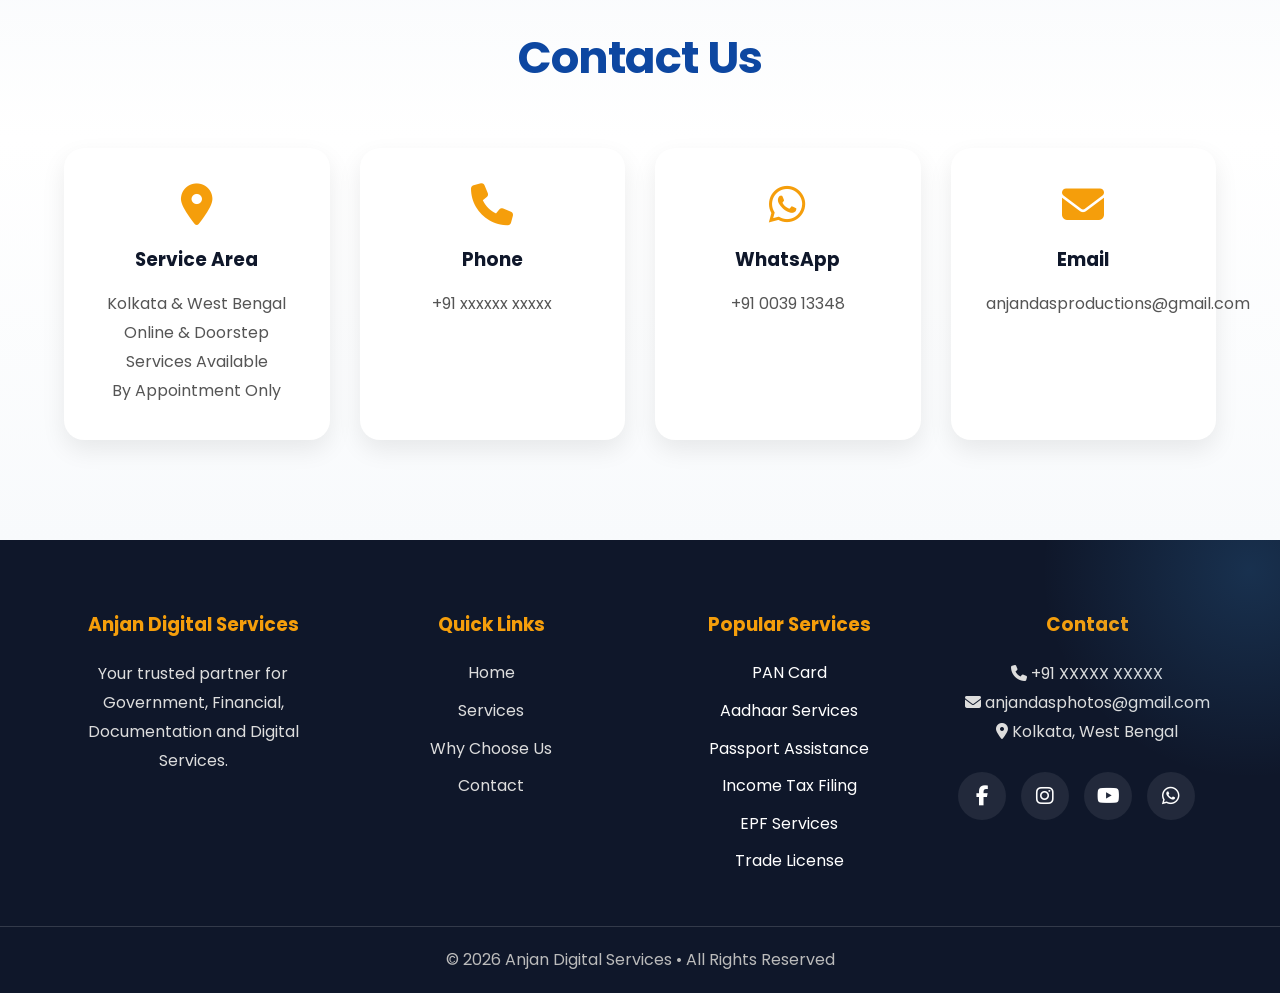
==== commit b93ac68d: "Add files via upload" ====
--- a/index.html
+++ b/index.html
@@ -77,6 +77,8 @@
 
         <li><a href="services.html">Services</a></li>
 
+<li><a href="downloads.html">Downloads</a></li>
+
         <li><a href="contact.html">Contact</a></li>
 
     </ul>
@@ -499,7 +501,7 @@
         By Appointment Only
     </p></div>
 <div class="contact-card"><i class="fa-solid fa-phone"></i><h3>Phone</h3><p>+91 xxxxxx xxxxx</p></div>
-<div class="contact-card"><i class="fa-brands fa-whatsapp"></i><h3>WhatsApp</h3><p>+91 70039 13348</p></div>
+<div class="contact-card"><i class="fa-brands fa-whatsapp"></i><h3>WhatsApp</h3><p>+91  0039 13348</p></div>
 <div class="contact-card"><i class="fa-solid fa-envelope"></i><h3>Email</h3><p>anjandasproductions@gmail.com</p></div>
 </div></div></section>
 <!-- ================= Footer ================= -->
--- a/assets/css/style.css
+++ b/assets/css/style.css
@@ -1793,4 +1793,158 @@
 
     visibility:hidden;
 
-}+}
+
+/* ================= Downloads Page ================= */
+
+.downloads-section{
+    padding:100px 0;
+    background:
+    linear-gradient(
+    180deg,
+    #f8fafc 0%,
+    #ffffff 35%,
+    #f8fafc 100%
+    );
+}
+
+.download-service-grid{
+    display:grid;
+    grid-template-columns:repeat(auto-fit,minmax(360px,1fr));
+    gap:30px;
+    margin-top:50px;
+}
+
+.download-service-card{
+    background:rgba(255,255,255,.86);
+    backdrop-filter:blur(18px);
+    -webkit-backdrop-filter:blur(18px);
+    border:1px solid rgba(255,255,255,.65);
+    border-radius:24px;
+    padding:30px;
+    box-shadow:0 15px 40px rgba(15,23,42,.08);
+    transition:.35s ease;
+}
+
+.download-service-card:hover{
+    transform:translateY(-8px);
+    box-shadow:0 30px 60px rgba(21,101,192,.14);
+}
+
+.download-service-header{
+    display:flex;
+    align-items:center;
+    gap:20px;
+    margin-bottom:25px;
+}
+
+.download-service-icon{
+    flex:0 0 70px;
+    width:70px;
+    height:70px;
+    border-radius:50%;
+    display:flex;
+    align-items:center;
+    justify-content:center;
+    background:linear-gradient(135deg,#1565C0,#42A5F5);
+    color:#fff;
+    font-size:30px;
+    box-shadow:0 10px 25px rgba(21,101,192,.25);
+}
+
+.download-service-header h2{
+    font-size:24px;
+    color:#0F172A;
+    margin-bottom:5px;
+}
+
+.download-service-header p{
+    color:#64748B;
+    font-size:14px;
+    line-height:1.6;
+}
+
+.download-list{
+    display:flex;
+    flex-direction:column;
+    gap:12px;
+}
+
+.download-item{
+    display:flex;
+    align-items:center;
+    justify-content:space-between;
+    gap:15px;
+    padding:16px 18px;
+    border-radius:14px;
+    background:#f8fafc;
+    color:#0F172A;
+    text-decoration:none;
+    border:1px solid #e2e8f0;
+    transition:.3s ease;
+}
+
+.download-item:hover{
+    background:#eef5ff;
+    border-color:#90caf9;
+    transform:translateX(4px);
+}
+
+.download-item > span{
+    display:flex;
+    align-items:center;
+    gap:14px;
+    min-width:0;
+}
+
+.download-item > span > i{
+    color:#dc2626;
+    font-size:25px;
+    flex-shrink:0;
+}
+
+.download-item strong,
+.download-item small{
+    display:block;
+}
+
+.download-item strong{
+    font-size:15px;
+    margin-bottom:3px;
+}
+
+.download-item small{
+    color:#64748B;
+    font-size:12px;
+}
+
+.download-item > i{
+    color:#1565C0;
+    font-size:18px;
+    flex-shrink:0;
+}
+
+@media(max-width:600px){
+    .download-service-grid{
+        grid-template-columns:1fr;
+    }
+
+    .download-service-card{
+        padding:22px;
+    }
+
+    .download-service-header{
+        align-items:flex-start;
+    }
+
+    .download-service-icon{
+        flex-basis:58px;
+        width:58px;
+        height:58px;
+        font-size:24px;
+    }
+
+    .download-service-header h2{
+        font-size:21px;
+    }
+}
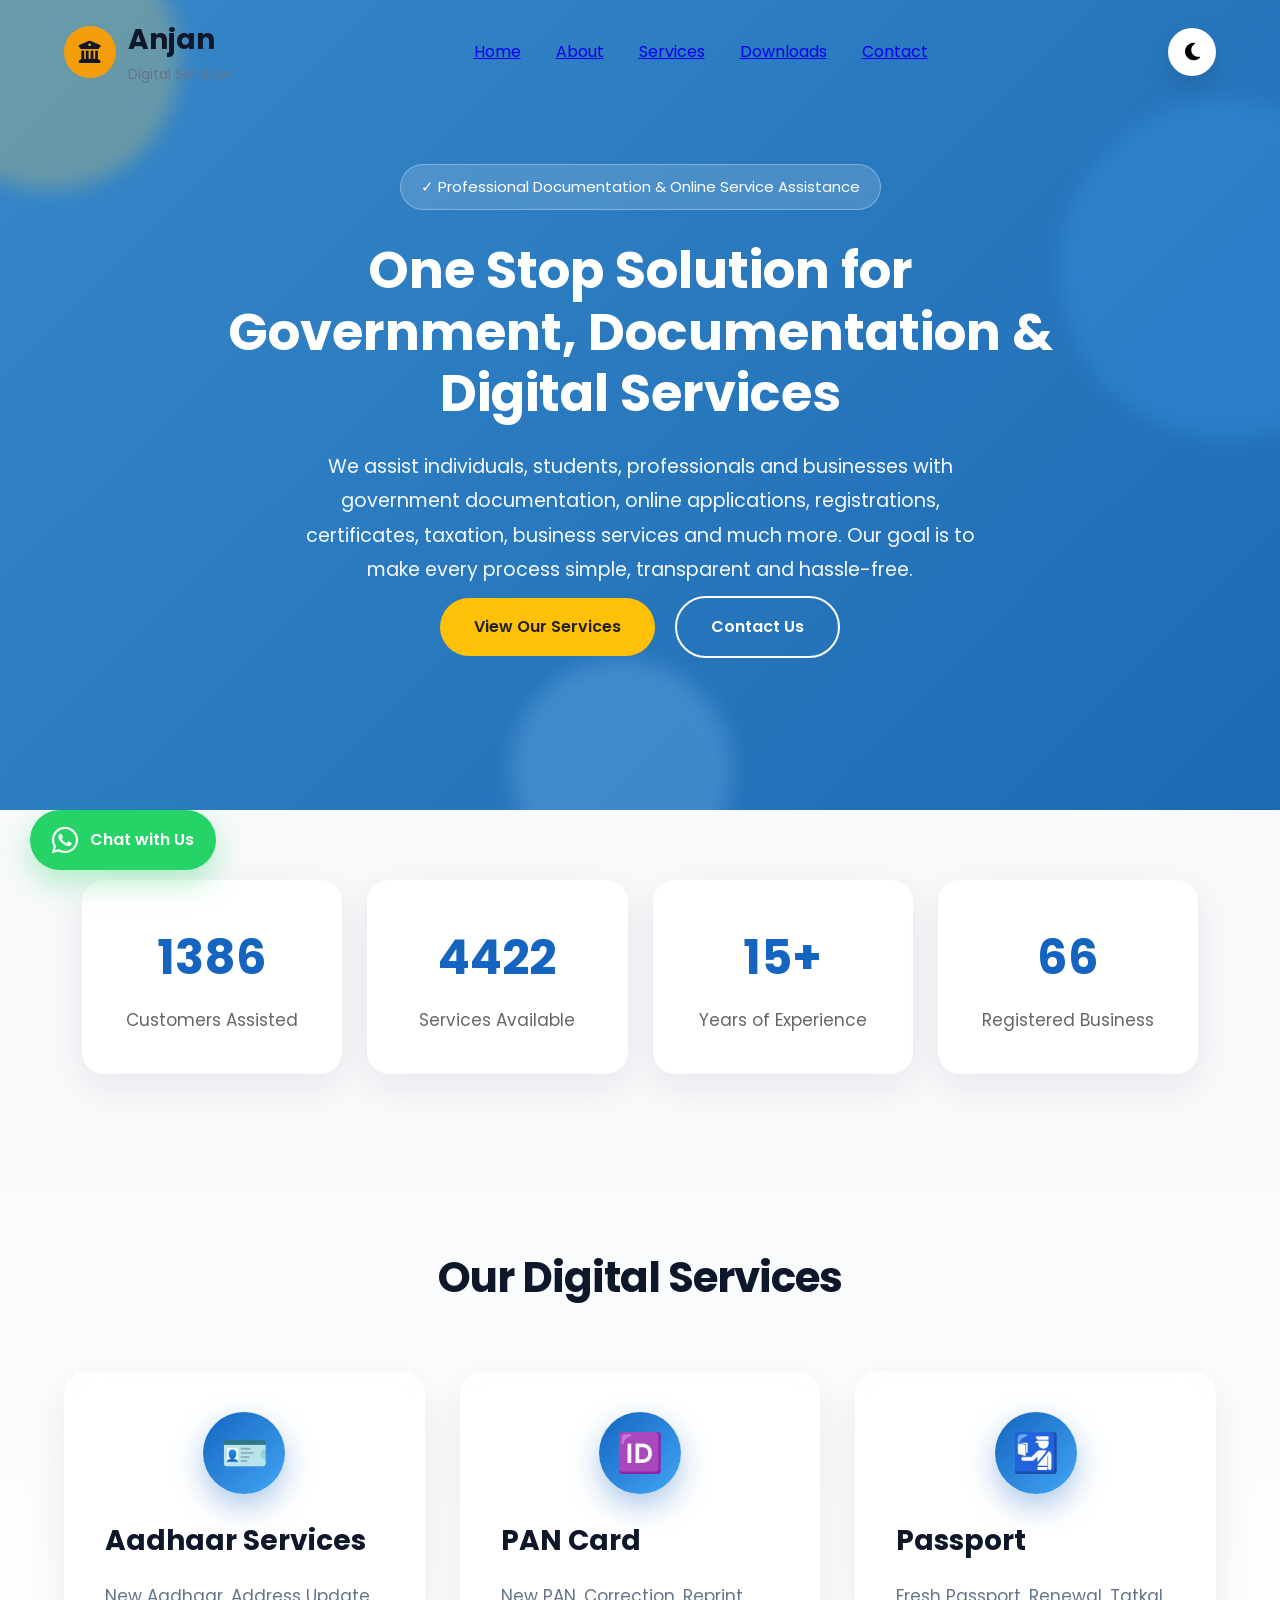
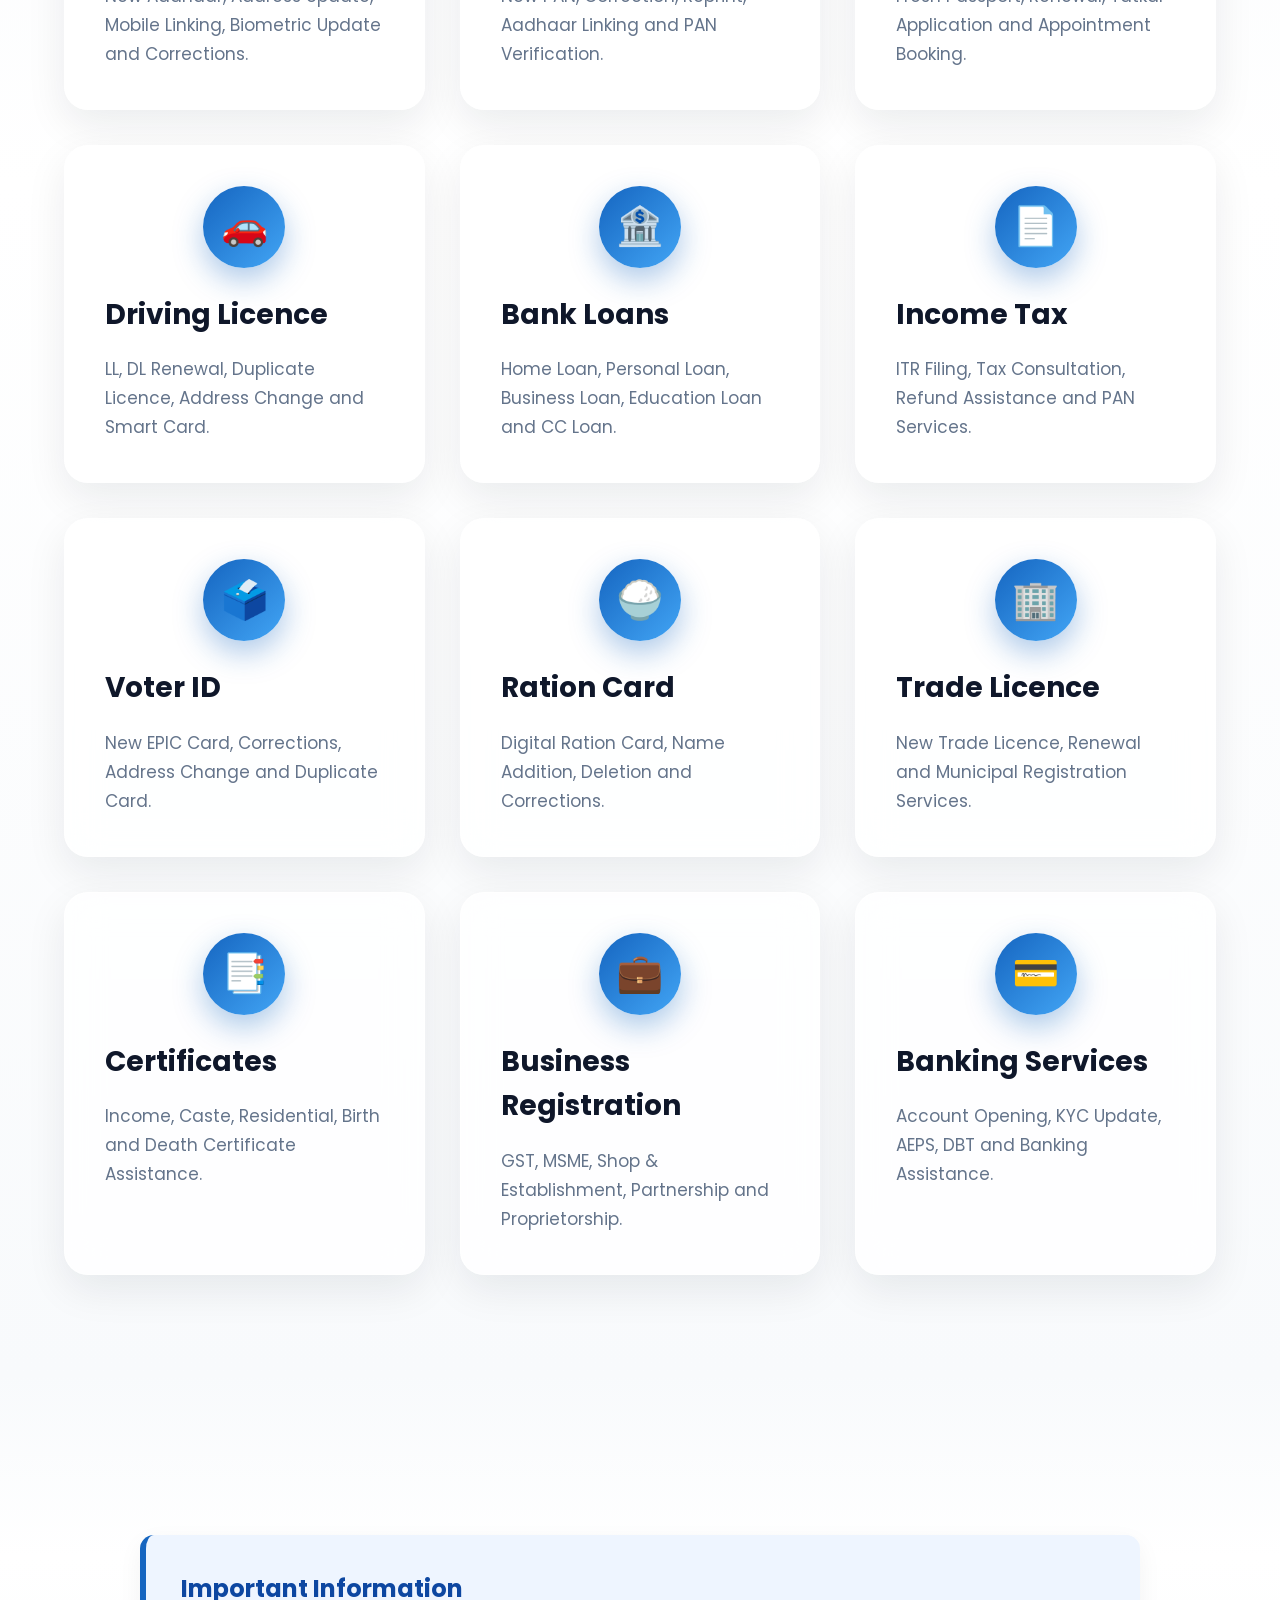
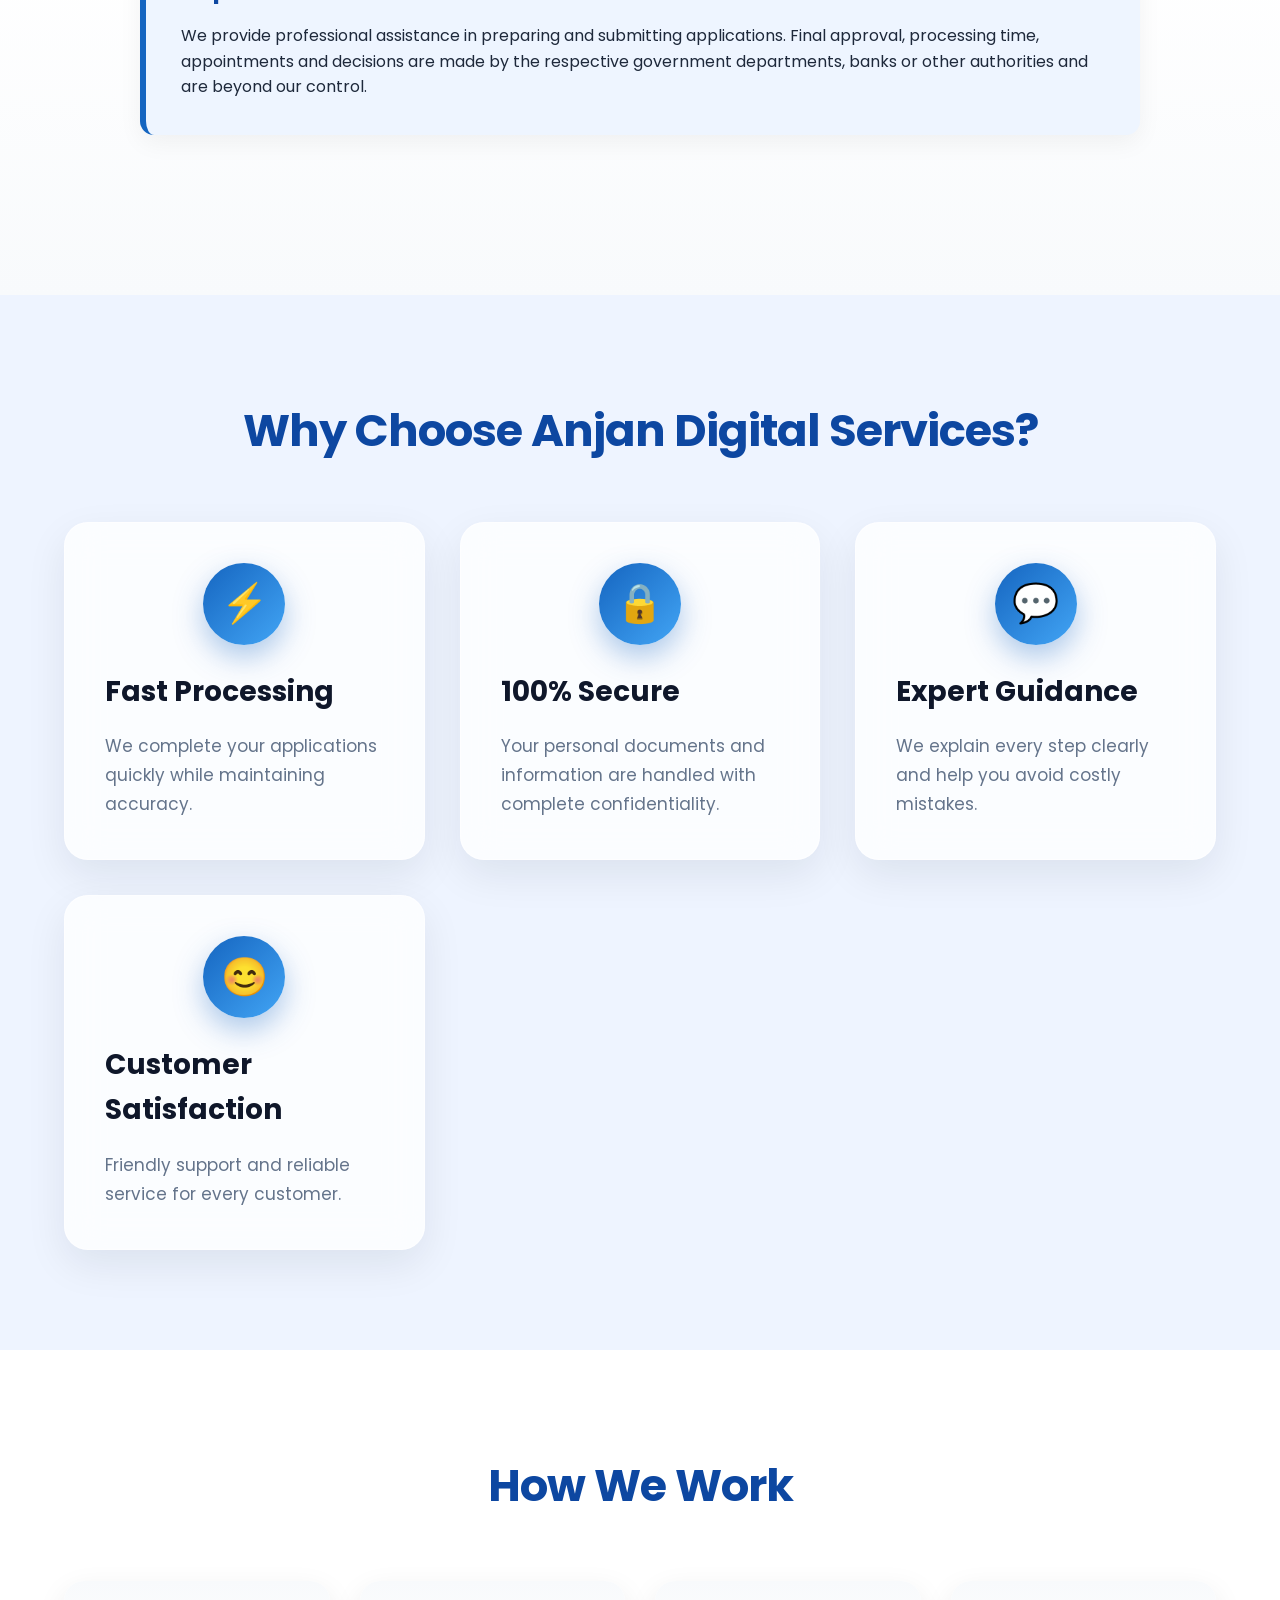
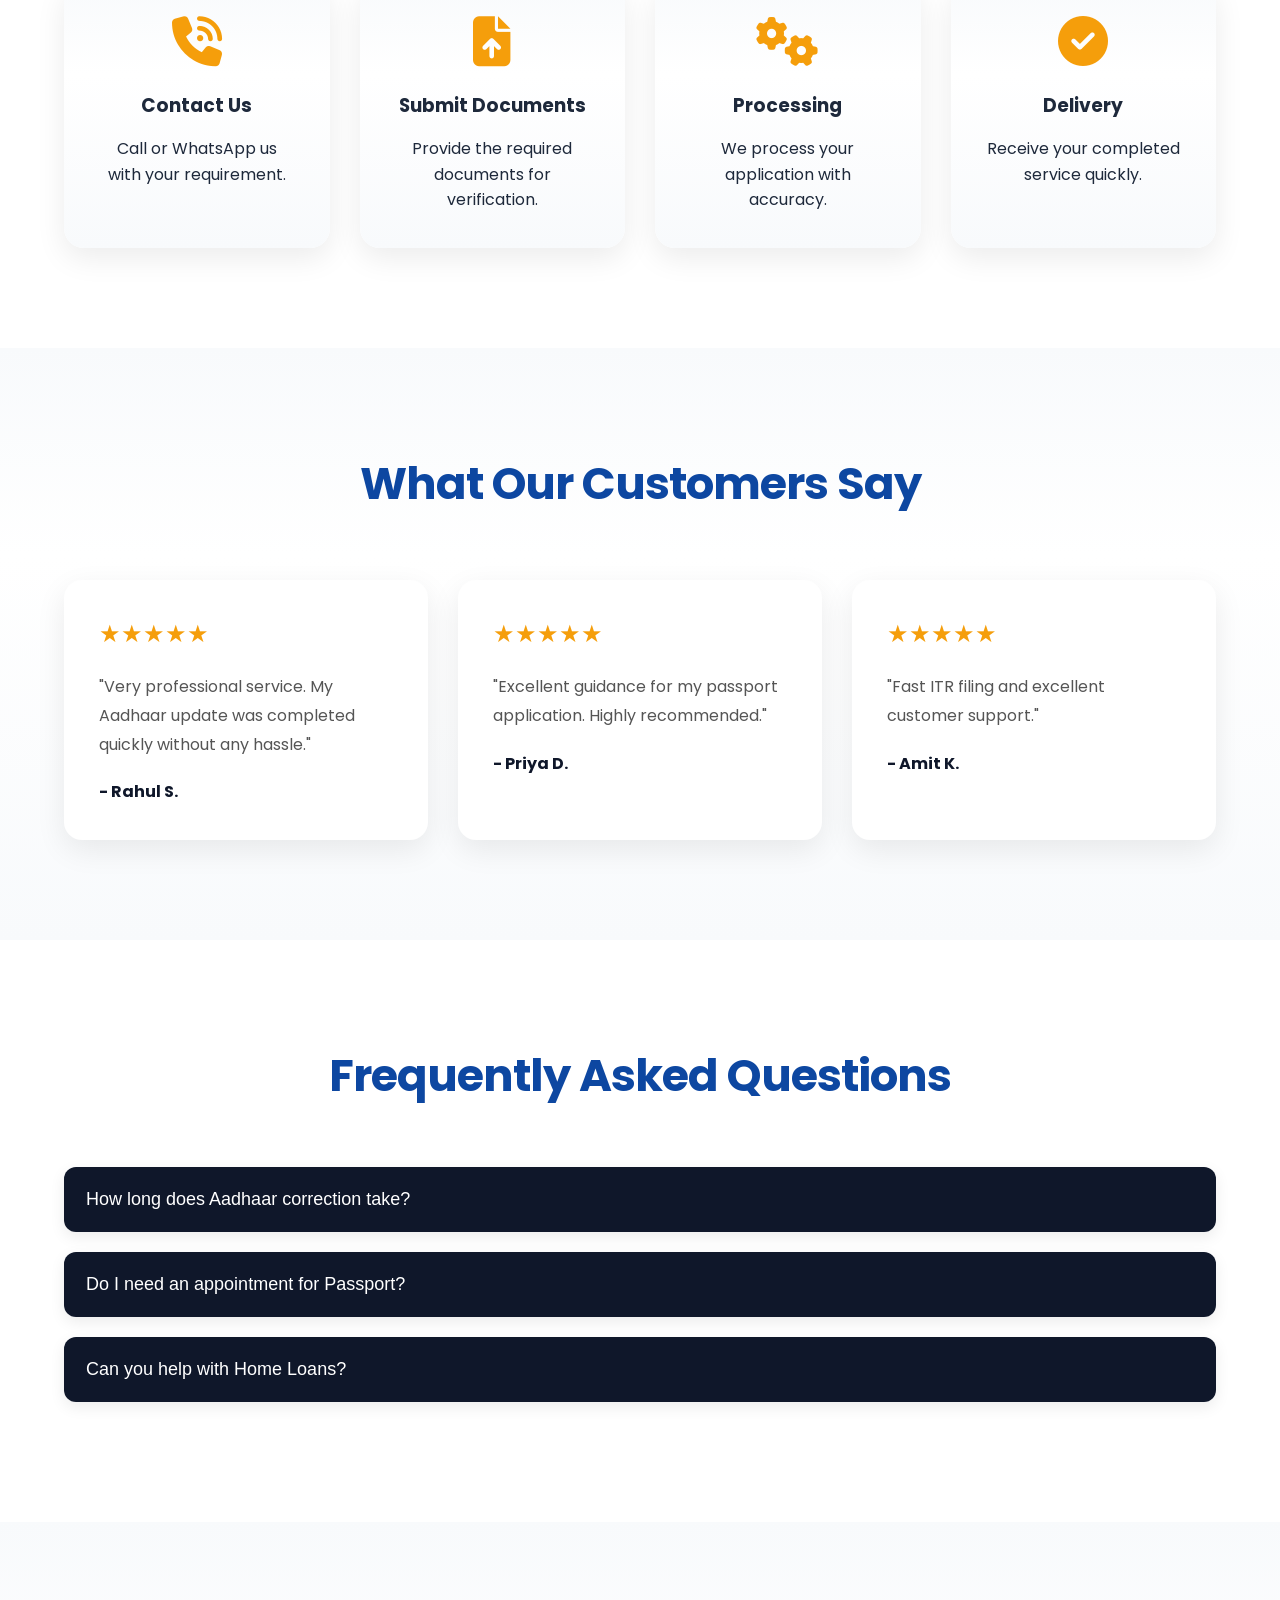
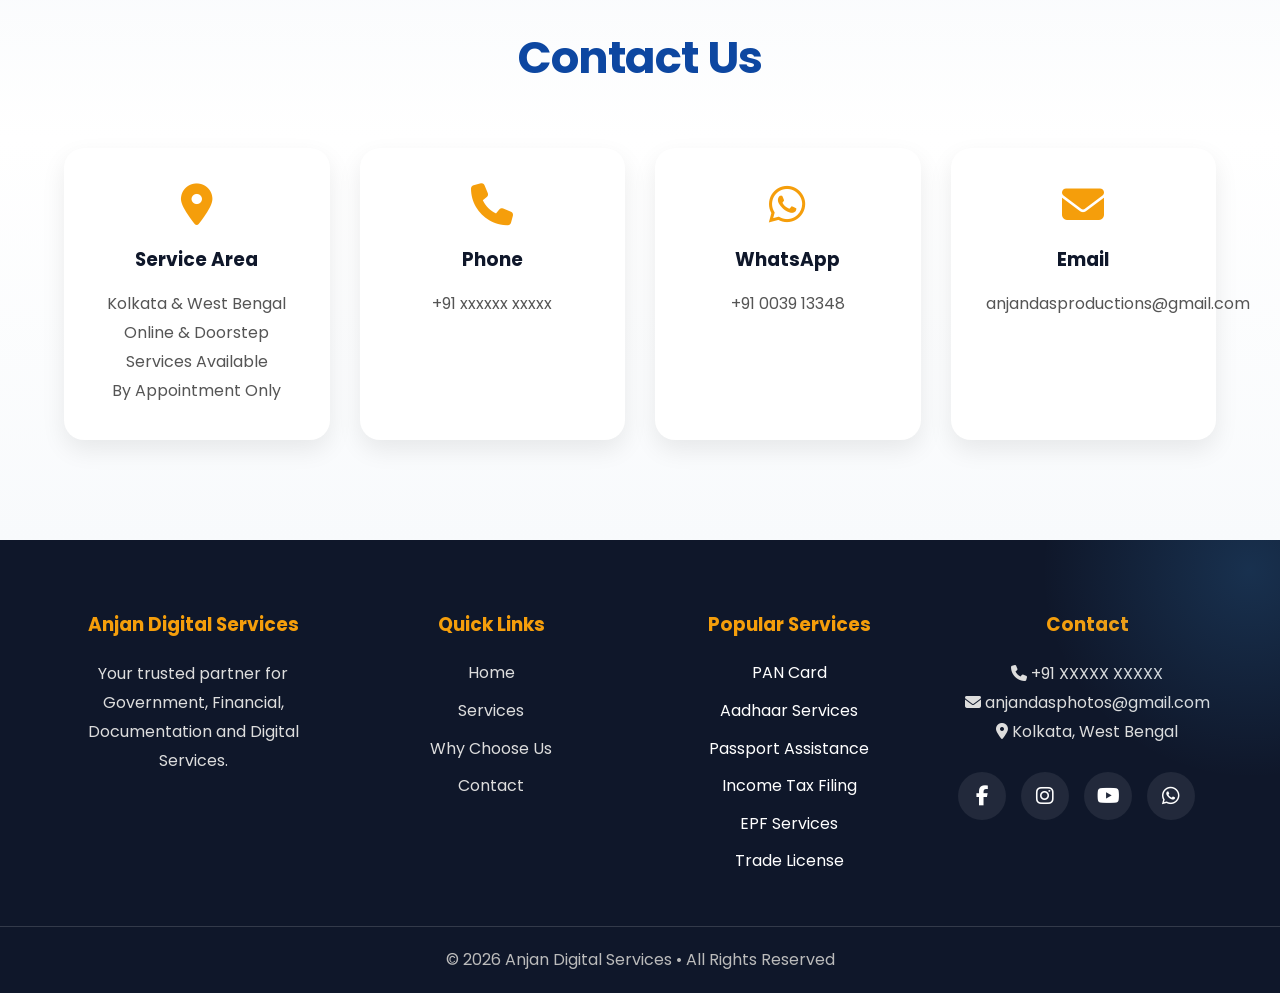
==== commit 40adb7fc: "updated changes" ====
--- a/index.html
+++ b/index.html
@@ -7,7 +7,7 @@
     <meta name="keywords" content="PAN Card, Aadhaar, Passport, Driving License, EPF, Trade License, Income Tax, Digital Services Kolkata">
     <meta name="author" content="Anjan Digital Services">
     <meta name="robots" content="index,follow">
-    <title>
+    <title>.1
 
 Anjan Digital Services | All Digital Solutions Under One Roof
 
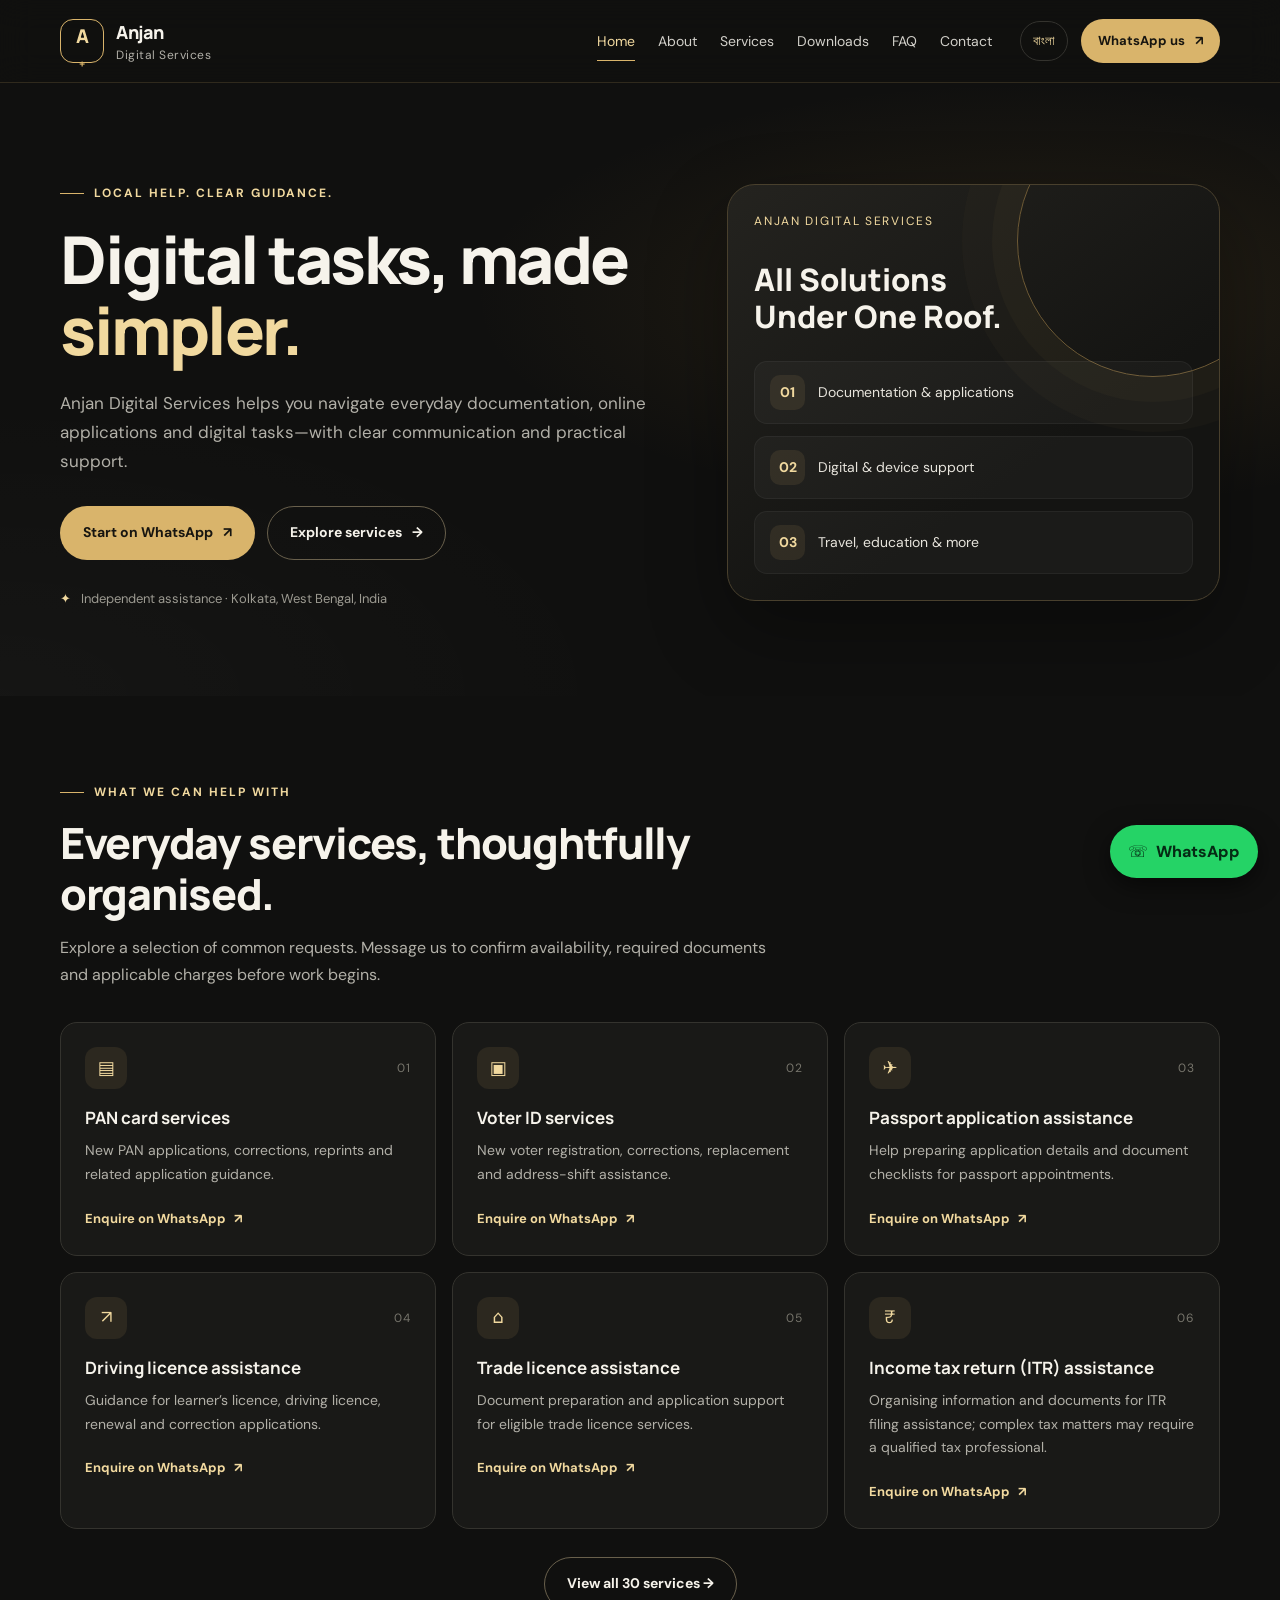
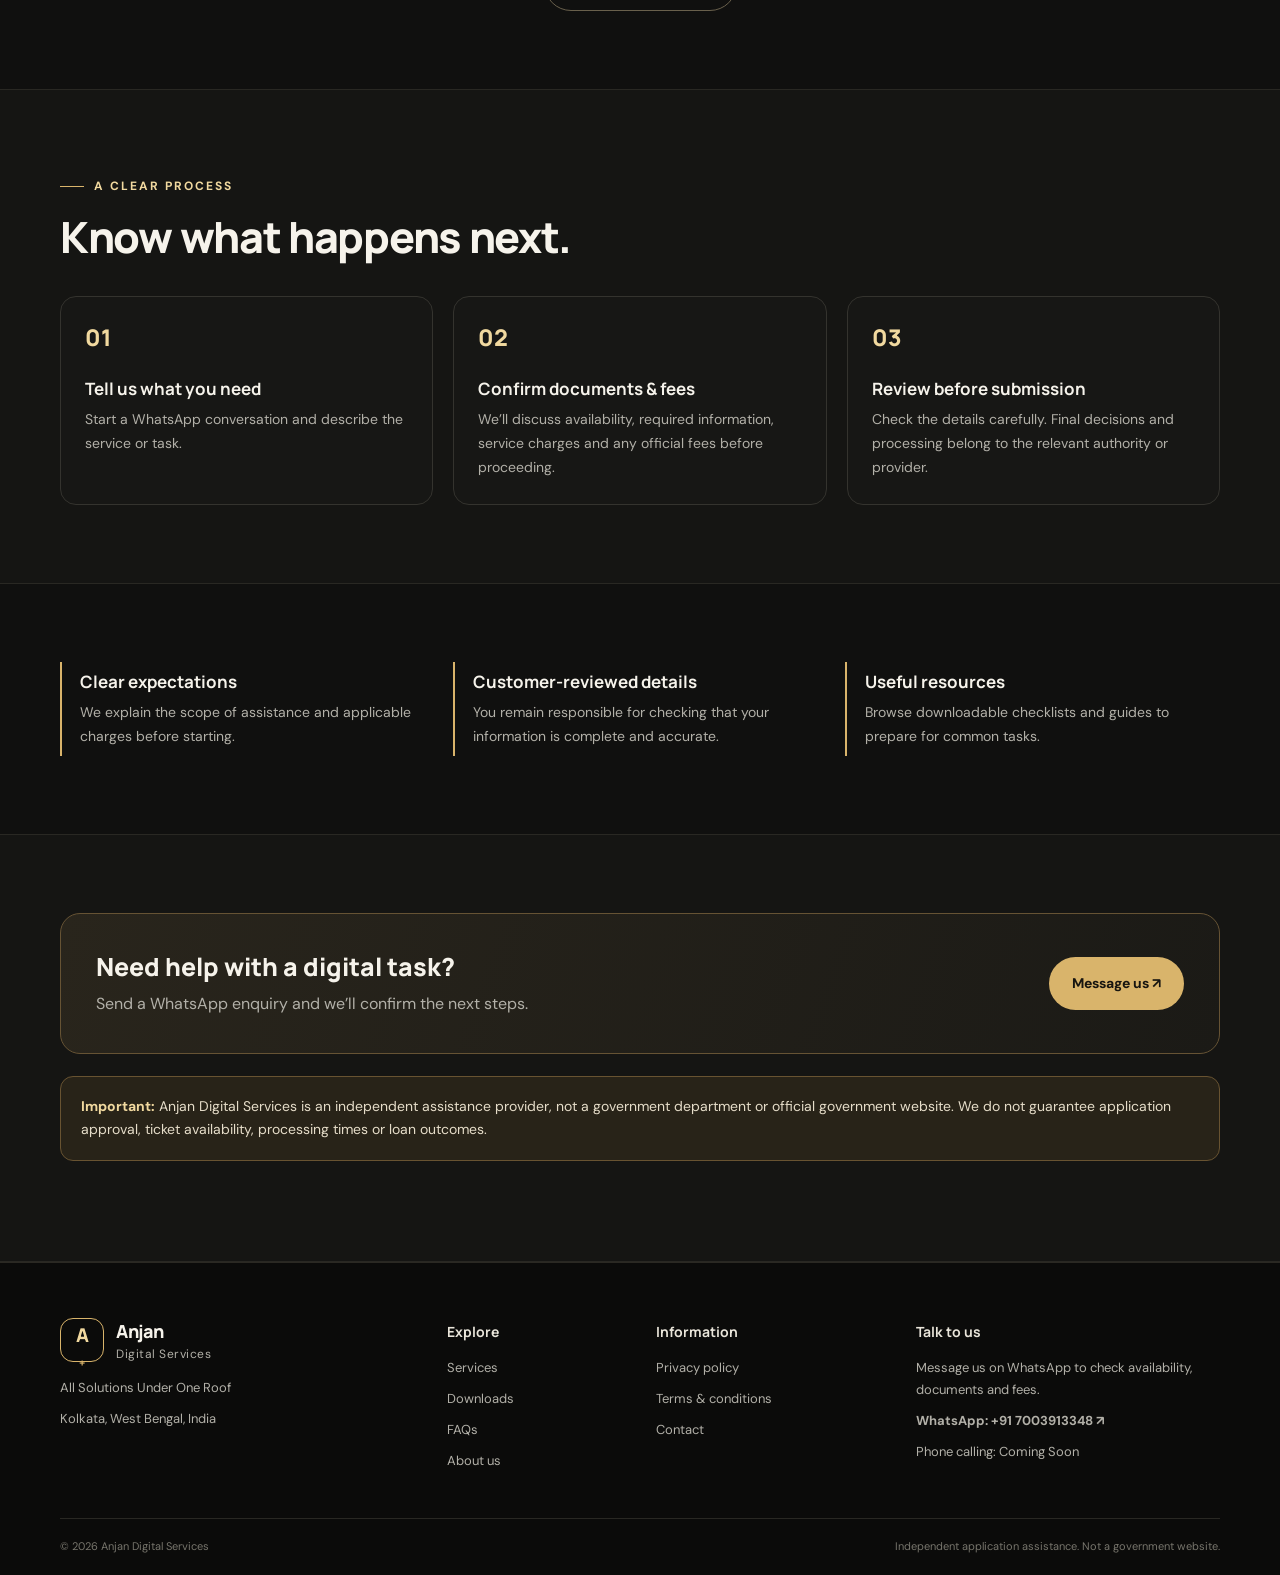
==== commit 48829d50: "Redesign Anjan Digital Services website" ====
--- a/index.html
+++ b/index.html
@@ -1,610 +1,23 @@
-<!DOCTYPE html>
-<html lang="en">
-<head>
-    <meta charset="UTF-8">
-    <meta name="viewport" content="width=device-width, initial-scale=1.0">
-    <meta name="description" content="Anjan Digital Services - PAN Card, Aadhaar, Passport, Driving License, Trade License, Income Tax, Student Credit Card, EPF, Digital Services and much more in Kolkata.">
-    <meta name="keywords" content="PAN Card, Aadhaar, Passport, Driving License, EPF, Trade License, Income Tax, Digital Services Kolkata">
-    <meta name="author" content="Anjan Digital Services">
-    <meta name="robots" content="index,follow">
-    <title>.1
-
-Anjan Digital Services | All Digital Solutions Under One Roof
-
-</title>
-
-<link rel="preconnect" href="https://fonts.googleapis.com">
-
-<link rel="preconnect" href="https://fonts.gstatic.com" crossorigin>
-
-<link href="https://fonts.googleapis.com/css2?family=Poppins:wght@300;400;500;600;700&display=swap" rel="stylesheet">
-    <link rel="stylesheet" href="assets/css/style.css">
-    <link rel="stylesheet"
-href="https://cdnjs.cloudflare.com/ajax/libs/font-awesome/6.5.2/css/all.min.css">
-<script type="application/ld+json">
-{
-  "@context":"https://schema.org",
-  "@type":"LocalBusiness",
-  "name":"Anjan Digital Services",
-  "description":"All Digital Solutions Under One Roof",
-  "telephone":"+91XXXXXXXXXX",
-  "email":"anjandasphotos@gmail.com",
-  "address":{
-    "@type":"PostalAddress",
-    "addressLocality":"Kolkata",
-    "addressCountry":"IN"
-  }
-}
-</script>
-</head>
-
-<body>
-
-<div id="loader">
-
-    <div class="loader-content">
-
-        <div class="loader-logo">
-            ADS
-        </div>
-
-        <h2>Anjan Digital Services</h2>
-
-        <div class="loader-spinner"></div>
-
-    </div>
-
-</div>
-
-<div id="mouse-glow"></div>
-<div id="progress-bar"></div>
-<header>
-    <div class="container">
-
-        <div class="logo">
-<a href="#home">
-<div class="logo-icon"><i class="fa-solid fa-building-columns"></i></div>
-<div class="logo-text"><h2>Anjan</h2><p>Digital Services</p></div>
-</a>
-</div>
-<div id="navbar">
-<nav>
-    <ul>
-
-        <li><a href="index.html">Home</a></li>
-
-        <li><a href="about.html">About</a></li>
-
-        <li><a href="services.html">Services</a></li>
-
-<li><a href="downloads.html">Downloads</a></li>
-
-        <li><a href="contact.html">Contact</a></li>
-
-    </ul>
-</nav>
-</div>
-<button id="theme-toggle" aria-label="Toggle Theme">
-    <i class="fas fa-moon"></i>
-</button>
-<div class="menu-toggle" id="menuToggle">
-
-    <span></span>
-    <span></span>
-    <span></span>
-
-</div>
-
-</header>
-<section id="home" class="hero">
-
-<div class="hero-shape shape1"></div>
-
-<div class="hero-shape shape2"></div>
-
-<div class="hero-shape shape3"></div>
-
-    <div class="hero-content">
-
-        <span class="hero-badge">
-            ✓ Professional Documentation & Online Service Assistance
-        </span>
-
-        <h1>
-            One Stop Solution for Government, Documentation & Digital Services
-        </h1>
-
-        <p>
-            We assist individuals, students, professionals and businesses with government documentation, online applications, registrations, certificates, taxation, business services and much more. Our goal is to make every process simple, transparent and hassle-free.
-        </p>
-
-        <div class="hero-buttons">
-
-            <a href="services.html" class="btn btn-primary">
-                View Our Services
-            </a>
-
-            <a href="contact.html" class="btn btn-secondary">
-                Contact Us
-            </a>
-
-        </div>
-
-        </div>
-</section>
-
-<section class="stats-section">
-
-    <div class="container">
-
-        <div class="stats-grid">
-
-            <div class="stat-card">
-                <h2 class="counter" data-target="2500">0</h2>
-                <p>Customers Assisted</p>
-            </div>
-
-            <div class="stat-card">
-                <h2 class="counter" data-target="8000">0</h2>
-                <p>Services Available</p>
-            </div>
-
-            <div class="stat-card">
-                <h2 class="counter" data-target="15">0</h2>
-                <p>Years of Experience</p>
-            </div>
-            <div class="stat-card">
-                <h2 class="counter" data-target="99">0</h2>
-                <p>Registered Business</p>
-            </div>
-
-        </div>
-
-    </div>
-
-</section>
-<section id="services" class="services-section">
-
-    <div class="container">
-
-        <h2 class="section-title">Our Digital Services</h2>
-
-        <div class="services-grid">
-
-    <div class="service-card">
-        <div class="service-icon">🪪</div>
-        <h3>Aadhaar Services</h3>
-        <p>New Aadhaar, Address Update, Mobile Linking, Biometric Update and Corrections.</p>
-    </div>
-
-    <div class="service-card">
-        <div class="service-icon">🆔</div>
-        <h3>PAN Card</h3>
-        <p>New PAN, Correction, Reprint, Aadhaar Linking and PAN Verification.</p>
-    </div>
-
-    <div class="service-card">
-        <div class="service-icon">🛂</div>
-        <h3>Passport</h3>
-        <p>Fresh Passport, Renewal, Tatkal Application and Appointment Booking.</p>
-    </div>
-
-    <div class="service-card">
-        <div class="service-icon">🚗</div>
-        <h3>Driving Licence</h3>
-        <p>LL, DL Renewal, Duplicate Licence, Address Change and Smart Card.</p>
-    </div>
-
-    <div class="service-card">
-        <div class="service-icon">🏦</div>
-        <h3>Bank Loans</h3>
-        <p>Home Loan, Personal Loan, Business Loan, Education Loan and CC Loan.</p>
-    </div>
-
-    <div class="service-card">
-        <div class="service-icon">📄</div>
-        <h3>Income Tax</h3>
-        <p>ITR Filing, Tax Consultation, Refund Assistance and PAN Services.</p>
-    </div>
-
-    <div class="service-card">
-        <div class="service-icon">🗳️</div>
-        <h3>Voter ID</h3>
-        <p>New EPIC Card, Corrections, Address Change and Duplicate Card.</p>
-    </div>
-
-    <div class="service-card">
-        <div class="service-icon">🍚</div>
-        <h3>Ration Card</h3>
-        <p>Digital Ration Card, Name Addition, Deletion and Corrections.</p>
-    </div>
-
-    <div class="service-card">
-        <div class="service-icon">🏢</div>
-        <h3>Trade Licence</h3>
-        <p>New Trade Licence, Renewal and Municipal Registration Services.</p>
-    </div>
-
-    <div class="service-card">
-        <div class="service-icon">📑</div>
-        <h3>Certificates</h3>
-        <p>Income, Caste, Residential, Birth and Death Certificate Assistance.</p>
-    </div>
-
-    <div class="service-card">
-        <div class="service-icon">💼</div>
-        <h3>Business Registration</h3>
-        <p>GST, MSME, Shop & Establishment, Partnership and Proprietorship.</p>
-    </div>
-
-    <div class="service-card">
-        <div class="service-icon">💳</div>
-        <h3>Banking Services</h3>
-        <p>Account Opening, KYC Update, AEPS, DBT and Banking Assistance.</p>
-    </div>
-
-</div>
-</div>
-</section>
-
-</section>
-<section class="notice-section">
-
-    <div class="container">
-
-        <div class="notice-box">
-
-            <h2>Important Information</h2>
-
-            <p>
-                We provide professional assistance in preparing and submitting
-                applications. Final approval, processing time, appointments and
-                decisions are made by the respective government departments,
-                banks or other authorities and are beyond our control.
-            </p>
-
-        </div>
-
-    </div>
-
-</section>
-<section id="why-us" class="why-us">
-
-    <div class="container">
-
-        <h2 class="section-title">Why Choose Anjan Digital Services?</h2>
-
-        <div class="services-grid">
-
-            <div class="service-card">
-                <div class="service-icon">⚡</div>
-                <h3>Fast Processing</h3>
-                <p>We complete your applications quickly while maintaining accuracy.</p>
-            </div>
-
-            <div class="service-card">
-                <div class="service-icon">🔒</div>
-                <h3>100% Secure</h3>
-                <p>Your personal documents and information are handled with complete confidentiality.</p>
-            </div>
-
-            <div class="service-card">
-                <div class="service-icon">💬</div>
-                <h3>Expert Guidance</h3>
-                <p>We explain every step clearly and help you avoid costly mistakes.</p>
-            </div>
-
-            <div class="service-card">
-                <div class="service-icon">😊</div>
-                <h3>Customer Satisfaction</h3>
-                <p>Friendly support and reliable service for every customer.</p>
-            </div>
-
-        </div>
-
-    </div>
-
-</section>
-
-<section id="process" class="process">
-
-<div class="container">
-
-<h2 class="section-title">How We Work</h2>
-
-<div class="process-grid">
-
-<div class="process-card">
-
-<i class="fa-solid fa-phone-volume"></i>
-
-<h3>Contact Us</h3>
-
-<p>Call or WhatsApp us with your requirement.</p>
-
-</div>
-
-<div class="process-card">
-
-<i class="fa-solid fa-file-arrow-up"></i>
-
-<h3>Submit Documents</h3>
-
-<p>Provide the required documents for verification.</p>
-
-</div>
-
-<div class="process-card">
-
-<i class="fa-solid fa-gears"></i>
-
-<h3>Processing</h3>
-
-<p>We process your application with accuracy.</p>
-
-</div>
-
-<div class="process-card">
-
-<i class="fa-solid fa-circle-check"></i>
-
-<h3>Delivery</h3>
-
-<p>Receive your completed service quickly.</p>
-
-</div>
-
-</div>
-
-</div>
-
-</section>
-<!-- ================= Testimonials ================= -->
-
-<section class="testimonials">
-
-    <div class="container">
-
-        <h2 class="section-title">What Our Customers Say</h2>
-
-        <div class="testimonial-grid">
-
-            <div class="testimonial-card">
-
-                <div class="stars">
-                    ★★★★★
-                </div>
-
-                <p>
-                    "Very professional service. My Aadhaar update was completed quickly without any hassle."
-                </p>
-
-                <h4>- Rahul S.</h4>
-
-            </div>
-
-            <div class="testimonial-card">
-
-                <div class="stars">
-                    ★★★★★
-                </div>
-
-                <p>
-                    "Excellent guidance for my passport application. Highly recommended."
-                </p>
-
-                <h4>- Priya D.</h4>
-
-            </div>
-
-            <div class="testimonial-card">
-
-                <div class="stars">
-                    ★★★★★
-                </div>
-
-                <p>
-                    "Fast ITR filing and excellent customer support."
-                </p>
-
-                <h4>- Amit K.</h4>
-
-            </div>
-
-        </div>
-
-    </div>
-
-</section>
-<!-- ================= FAQ ================= -->
-
-<section class="faq">
-
-<div class="container">
-
-<h2 class="section-title">
-
-Frequently Asked Questions
-
-</h2>
-
-<div class="faq-item">
-
-<button class="faq-question">
-
-How long does Aadhaar correction take?
-
-</button>
-
-<div class="faq-answer">
-
-<p>
-
-Usually between 3–15 working days depending on UIDAI processing.
-
-</p>
-
-</div>
-
-</div>
-
-<div class="faq-item">
-
-<button class="faq-question">
-
-Do I need an appointment for Passport?
-
-</button>
-
-<div class="faq-answer">
-
-<p>
-
-Yes. We help you book and prepare your documents.
-
-</p>
-
-</div>
-
-</div>
-
-<div class="faq-item">
-
-<button class="faq-question">
-
-Can you help with Home Loans?
-
-</button>
-
-<div class="faq-answer">
-
-<p>
-
-Yes. We assist with Home, Personal, Education and Business Loans.
-
-</p>
-
-</div>
-
-</div>
-
-</div>
-
-</section>
-
-<section id="contact" class="contact">
-<div class="container"><h2 class="section-title">Contact Us</h2>
-<div class="contact-grid">
-<div class="contact-card"><i class="fa-solid fa-location-dot"></i><h3>Service Area</h3><p>
-        Kolkata & West Bengal<br>
-        Online & Doorstep Services Available<br>
-        By Appointment Only
-    </p></div>
-<div class="contact-card"><i class="fa-solid fa-phone"></i><h3>Phone</h3><p>+91 xxxxxx xxxxx</p></div>
-<div class="contact-card"><i class="fa-brands fa-whatsapp"></i><h3>WhatsApp</h3><p>+91  0039 13348</p></div>
-<div class="contact-card"><i class="fa-solid fa-envelope"></i><h3>Email</h3><p>anjandasproductions@gmail.com</p></div>
-</div></div></section>
-<!-- ================= Footer ================= -->
-
-<footer class="footer">
-
-    <div class="container footer-grid">
-
-        <div class="footer-column">
-
-            <h3>Anjan Digital Services</h3>
-
-            <p>
-                Your trusted partner for Government, Financial,
-                Documentation and Digital Services.
-            </p>
-
-        </div>
-
-        <div class="footer-column">
-
-            <h3>Quick Links</h3>
-
-            <ul>
-
-                <li><a href="#home">Home</a></li>
-
-                <li><a href="#services">Services</a></li>
-
-                <li><a href="#why-us">Why Choose Us</a></li>
-
-                <li><a href="#contact">Contact</a></li>
-
-            </ul>
-
-        </div>
-
-        <div class="footer-column">
-
-            <h3>Popular Services</h3>
-
-            <ul>
-
-                <li>PAN Card</li>
-
-                <li>Aadhaar Services</li>
-
-                <li>Passport Assistance</li>
-
-                <li>Income Tax Filing</li>
-
-                <li>EPF Services</li>
-
-                <li>Trade License</li>
-
-            </ul>
-
-        </div>
-
-        <div class="footer-column">
-
-            <h3>Contact</h3>
-
-            <p><i class="fas fa-phone"></i> +91 XXXXX XXXXX</p>
-
-            <p><i class="fas fa-envelope"></i> anjandasphotos@gmail.com</p>
-
-            <p><i class="fas fa-location-dot"></i> Kolkata, West Bengal</p>
-
-            <div class="social-icons">
-
-                <a href="#"><i class="fab fa-facebook-f"></i></a>
-
-                <a href="#"><i class="fab fa-instagram"></i></a>
-
-                <a href="#"><i class="fab fa-youtube"></i></a>
-
-                <a href="#"><i class="fab fa-whatsapp"></i></a>
-
-            </div>
-
-        </div>
-
-    </div>
-
-    <div class="copyright">
-
-        © 2026 Anjan Digital Services • All Rights Reserved
-
-    </div>
-
-</footer>
-<script src="assets/js/script.js"></script>
-<!-- WhatsApp Floating Button -->
-<a href="https://wa.me/917003913348"
-   class="whatsapp-float"
-   target="_blank"
-   aria-label="Chat on WhatsApp">
-
-    <i class="fa-brands fa-whatsapp"></i>
-
-    <span>Chat with Us</span>
-
-</a>
-</body>
-</html>+<!doctype html>
+<html lang="en"><head><meta charset="utf-8"><meta name="viewport" content="width=device-width,initial-scale=1">
+<meta name="description" content="Documentation, digital support and online application assistance in Kolkata, West Bengal."><meta name="theme-color" content="#10100f">
+<title>Anjan Digital Services | All Solutions Under One Roof</title><link rel="stylesheet" href="assets/css/style.css"></head><body>
+<a class="skip-link" href="#main">Skip to content</a>
+<header class="site-header"><div class="container header-inner">
+<a class="brand" href="index.html" aria-label="Anjan Digital Services home"><span class="brand-mark">A<span>+</span></span><span class="brand-copy"><strong>Anjan</strong><small>Digital Services</small></span></a>
+<button class="menu-toggle" id="menuToggle" aria-expanded="false" aria-controls="mainNav" aria-label="Open navigation"><span></span><span></span><span></span></button>
+<nav id="mainNav" class="main-nav" aria-label="Main navigation"><ul><li><a class="active" href="index.html" data-en="Home" data-bn="হোম">Home</a></li><li><a href="about.html" data-en="About" data-bn="পরিচিতি">About</a></li><li><a href="services.html" data-en="Services" data-bn="পরিষেবা">Services</a></li><li><a href="downloads.html" data-en="Downloads" data-bn="ডাউনলোড">Downloads</a></li><li><a href="faq.html" data-en="FAQ" data-bn="প্রশ্নোত্তর">FAQ</a></li><li><a href="contact.html" data-en="Contact" data-bn="যোগাযোগ">Contact</a></li></ul></nav>
+<div class="header-actions"><button class="language-toggle" id="languageToggle" type="button" aria-label="Switch language">বাংলা</button><a class="button button-small button-gold" target="_blank" rel="noopener" href="https://wa.me/917003913348?text=Hello%20Anjan%20Digital%20Services%2C%20I%20have%20an%20enquiry."><span data-en="WhatsApp us" data-bn="হোয়াটসঅ্যাপে যোগাযোগ">WhatsApp us</span> <span aria-hidden="true">↗</span></a></div>
+</div></header><main id="main"><section class="hero"><div class="container hero-grid"><div><span class="eyebrow">Local help. Clear guidance.</span><h1>Digital tasks, made <em>simpler.</em></h1><p>Anjan Digital Services helps you navigate everyday documentation, online applications and digital tasks—with clear communication and practical support.</p><div class="hero-actions"><a class="button button-gold" target="_blank" rel="noopener" href="https://wa.me/917003913348?text=Hello%20Anjan%20Digital%20Services%2C%20I%27d%20like%20to%20enquire%20about%20a%20service.">Start on WhatsApp <span>↗</span></a><a class="button button-outline" href="services.html">Explore services <span>→</span></a></div><div class="hero-note"><span>✦</span> Independent assistance · Kolkata, West Bengal, India</div></div>
+<div class="hero-art"><div class="art-label">Anjan Digital Services</div><div class="art-title">All Solutions<br>Under One Roof.</div><div class="art-list"><div class="art-row"><span class="art-icon">01</span> Documentation &amp; applications</div><div class="art-row"><span class="art-icon">02</span> Digital &amp; device support</div><div class="art-row"><span class="art-icon">03</span> Travel, education &amp; more</div></div></div></div></section>
+<section class="section"><div class="container"><div class="section-heading"><span class="eyebrow">What we can help with</span><h2>Everyday services, thoughtfully organised.</h2><p>Explore a selection of common requests. Message us to confirm availability, required documents and applicable charges before work begins.</p></div><div class="service-grid"><article class="service-card"><div class="card-top"><span class="card-icon" aria-hidden="true">▤</span><span class="card-number">01</span></div><h3 data-en="PAN card services" data-bn="PAN কার্ড পরিষেবা">PAN card services</h3><p>New PAN applications, corrections, reprints and related application guidance.</p><a class="text-link" target="_blank" rel="noopener" href="https://wa.me/917003913348?text=Hello%20Anjan%20Digital%20Services%2C%20I%20would%20like%20to%20enquire%20about%20PAN%20card%20services.">Enquire on WhatsApp <span>↗</span></a></article><article class="service-card"><div class="card-top"><span class="card-icon" aria-hidden="true">▣</span><span class="card-number">02</span></div><h3 data-en="Voter ID services" data-bn="ভোটার আইডি পরিষেবা">Voter ID services</h3><p>New voter registration, corrections, replacement and address-shift assistance.</p><a class="text-link" target="_blank" rel="noopener" href="https://wa.me/917003913348?text=Hello%20Anjan%20Digital%20Services%2C%20I%20would%20like%20to%20enquire%20about%20Voter%20ID%20services.">Enquire on WhatsApp <span>↗</span></a></article><article class="service-card"><div class="card-top"><span class="card-icon" aria-hidden="true">✈</span><span class="card-number">03</span></div><h3 data-en="Passport application assistance" data-bn="পাসপোর্ট আবেদন সহায়তা">Passport application assistance</h3><p>Help preparing application details and document checklists for passport appointments.</p><a class="text-link" target="_blank" rel="noopener" href="https://wa.me/917003913348?text=Hello%20Anjan%20Digital%20Services%2C%20I%20would%20like%20to%20enquire%20about%20Passport%20application%20assistance.">Enquire on WhatsApp <span>↗</span></a></article><article class="service-card"><div class="card-top"><span class="card-icon" aria-hidden="true">↗</span><span class="card-number">04</span></div><h3 data-en="Driving licence assistance" data-bn="ড্রাইভিং লাইসেন্স সহায়তা">Driving licence assistance</h3><p>Guidance for learner’s licence, driving licence, renewal and correction applications.</p><a class="text-link" target="_blank" rel="noopener" href="https://wa.me/917003913348?text=Hello%20Anjan%20Digital%20Services%2C%20I%20would%20like%20to%20enquire%20about%20Driving%20licence%20assistance.">Enquire on WhatsApp <span>↗</span></a></article><article class="service-card"><div class="card-top"><span class="card-icon" aria-hidden="true">⌂</span><span class="card-number">05</span></div><h3 data-en="Trade licence assistance" data-bn="ট্রেড লাইসেন্স সহায়তা">Trade licence assistance</h3><p>Document preparation and application support for eligible trade licence services.</p><a class="text-link" target="_blank" rel="noopener" href="https://wa.me/917003913348?text=Hello%20Anjan%20Digital%20Services%2C%20I%20would%20like%20to%20enquire%20about%20Trade%20licence%20assistance.">Enquire on WhatsApp <span>↗</span></a></article><article class="service-card"><div class="card-top"><span class="card-icon" aria-hidden="true">₹</span><span class="card-number">06</span></div><h3 data-en="Income tax return (ITR) assistance" data-bn="আয়কর রিটার্ন (ITR) সহায়তা">Income tax return (ITR) assistance</h3><p>Organising information and documents for ITR filing assistance; complex tax matters may require a qualified tax professional.</p><a class="text-link" target="_blank" rel="noopener" href="https://wa.me/917003913348?text=Hello%20Anjan%20Digital%20Services%2C%20I%20would%20like%20to%20enquire%20about%20Income%20tax%20return%20%28ITR%29%20assistance.">Enquire on WhatsApp <span>↗</span></a></article></div><div style="text-align:center;margin-top:28px"><a class="button button-outline" href="services.html">View all 30 services →</a></div></div></section>
+<section class="section section-alt"><div class="container"><div class="section-heading"><span class="eyebrow">A clear process</span><h2>Know what happens next.</h2></div><div class="steps"><article class="step"><h3>Tell us what you need</h3><p>Start a WhatsApp conversation and describe the service or task.</p></article><article class="step"><h3>Confirm documents &amp; fees</h3><p>We’ll discuss availability, required information, service charges and any official fees before proceeding.</p></article><article class="step"><h3>Review before submission</h3><p>Check the details carefully. Final decisions and processing belong to the relevant authority or provider.</p></article></div></div></section>
+<section class="section"><div class="container trust-grid"><article class="trust-card"><h3>Clear expectations</h3><p>We explain the scope of assistance and applicable charges before starting.</p></article><article class="trust-card"><h3>Customer-reviewed details</h3><p>You remain responsible for checking that your information is complete and accurate.</p></article><article class="trust-card"><h3>Useful resources</h3><p>Browse downloadable checklists and guides to prepare for common tasks.</p></article></div></section>
+<section class="section section-alt"><div class="container"><div class="cta-band"><div><h2>Need help with a digital task?</h2><p>Send a WhatsApp enquiry and we’ll confirm the next steps.</p></div><a class="button button-gold" target="_blank" rel="noopener" href="https://wa.me/917003913348?text=Hello%20Anjan%20Digital%20Services%2C%20I%20have%20a%20service%20enquiry.">Message us ↗</a></div><div class="notice"><strong>Important:</strong> Anjan Digital Services is an independent assistance provider, not a government department or official government website. We do not guarantee application approval, ticket availability, processing times or loan outcomes.</div></div></section></main><footer class="site-footer"><div class="container footer-grid">
+<div><a class="brand footer-brand" href="index.html"><span class="brand-mark">A<span>+</span></span><span class="brand-copy"><strong>Anjan</strong><small>Digital Services</small></span></a><p class="muted footer-blurb">All Solutions Under One Roof</p><p class="muted">Kolkata, West Bengal, India</p></div>
+<div><h2 data-en="Explore" data-bn="দেখুন">Explore</h2><a href="services.html" data-en="Services" data-bn="পরিষেবা">Services</a><a href="downloads.html" data-en="Downloads" data-bn="ডাউনলোড">Downloads</a><a href="faq.html">FAQs</a><a href="about.html">About us</a></div>
+<div><h2 data-en="Information" data-bn="তথ্য">Information</h2><a href="privacy.html">Privacy policy</a><a href="terms.html">Terms &amp; conditions</a><a href="contact.html" data-en="Contact" data-bn="যোগাযোগ">Contact</a></div>
+<div><h2 data-en="Talk to us" data-bn="যোগাযোগ করুন">Talk to us</h2><p class="muted">Message us on WhatsApp to check availability, documents and fees.</p><a class="footer-wa" href="https://wa.me/917003913348?text=Hello%20Anjan%20Digital%20Services%2C%20I%20have%20an%20enquiry." target="_blank" rel="noopener">WhatsApp: +91 7003913348 ↗</a><p class="muted">Phone calling: Coming Soon</p></div>
+</div><div class="container footer-bottom"><span>© 2026 Anjan Digital Services</span><span>Independent application assistance. Not a government website.</span></div></footer>
+<a class="whatsapp-float" href="https://wa.me/917003913348?text=Hello%20Anjan%20Digital%20Services%2C%20I%20have%20an%20enquiry." target="_blank" rel="noopener" aria-label="Chat with Anjan Digital Services on WhatsApp">☏ <span>WhatsApp</span></a>
+<script src="assets/js/script.js" defer></script></body></html>
--- a/assets/css/style.css
+++ b/assets/css/style.css
@@ -1,1950 +1,3 @@
-
-/* ==========================================
-   Anjan Digital Services
-   Main Stylesheet v1.0
-   ========================================== */
-
-/* Google Fonts */
-@import url('https://fonts.googleapis.com/css2?family=Inter:wght@300;400;500;600;700&family=Poppins:wght@500;600;700;800&display=swap');
-
-/* ---------- RESET ---------- */
-
-*{
-    margin:0;
-    padding:0;
-    box-sizing:border-box;
-}
-
-html{
-    scroll-behavior:smooth;
-}
-body{
-    font-family:'Poppins',sans-serif;
-    background:
-linear-gradient(
-180deg,
-#f8fafc 0%,
-#ffffff 35%,
-#f8fafc 100%
-);
-    color:#1E293B;
-    line-height:1.6;
-}
-
-/* ---------- COLORS ---------- */
-
-:root{
-
-    --primary:#0F172A;
-    --secondary:#1E3A8A;
-    --gold:#F59E0B;
-    --success:#22C55E;
-    --light:#F8FAFC;
-    --white:#FFFFFF;
-    --text:#1E293B;
-
-}
-
-/* ---------- CONTAINER ---------- */
-
-.container{
-
-    width:90%;
-    max-width:1200px;
-    margin:auto;
-
-}
-
-/* ---------- HEADER ---------- */
-
-header{
-    position:fixed;
-    top:0;
-    left:0;
-    width:100%;
-
-    z-index:9999;
-
-    background:transparent;
-
-    transition:
-        background .35s ease,
-        box-shadow .35s ease,
-        padding .35s ease;
-}
-/* Header after scrolling */
-
-header.scrolled{
-
-    background:#ffffff;
-
-    box-shadow:0 8px 30px rgba(15,23,42,.08);
-
-    backdrop-filter:blur(12px);
-
-}
-
-/* ---------- NAVIGATION ---------- */
-
-header .container{
-
-    display:flex;
-
-    justify-content:space-between;
-
-    align-items:center;
-
-    padding:18px 0;
-
-}
-
-.logo a{
-display:flex;
-align-items:center;
-text-decoration:none;
-color:#0F172A;
-gap:12px;
-}
-
-.logo-icon{
-width:52px;
-height:52px;
-background:#f59e0b;
-border-radius:50%;
-display:flex;
-justify-content:center;
-align-items:center;
-font-size:22px;
-color:#0f172a;
-}
-
-.logo-text h2{
-font-size:26px;
-margin:0;
-}
-
-.logo-text p{
-margin:0;
-font-size:14px;
-color:#64748B;
-}
-
-.logo h2{
-
-    color:#0F172A;
-
-    font-family:'Poppins',sans-serif;
-
-    font-size:28px;
-
-    font-weight:700;
-
-}
-
-nav ul{
-
-    list-style:none;
-
-    display:flex;
-
-    gap:35px;
-
-nav ul li a{
-
-    position:relative;
-
-    text-decoration:none;
-
-    color:#1E293B;
-
-    font-weight:600;
-
-    transition:.3s;
-
-    padding:6px 0;
-
-}
-}
-
-nav ul li a:hover{
-
-    color:var(--gold);
-
-}
-
-/* ---------- HERO ---------- */
-
-.hero{
-    min-height:90vh;
-    display:flex;
-    align-items:center;
-    justify-content:center;
-
-    padding:120px 20px 100px;
-
-    text-align:center;
-
-background:linear-gradient(
--45deg,
-#0d47a1,
-#1565c0,
-#1976d2,
-#42a5f5
-);
-
-background-size:400% 400%;
-
-animation:heroGradient 15s ease infinite;
-
-    color:#fff;
-
-    position:relative;
-
-    overflow:hidden;
-    
-}
-
-.hero::before{
-    content:"";
-    position:absolute;
-    inset:0;
-    background:rgba(0,0,0,.18);
-}
-
-.hero-content{
-    position:relative;
-    z-index:2;
-    max-width:900px;
-}
-
-.hero h1{
-    font-size:3.2rem;
-    font-weight:700;
-    line-height:1.2;
-    margin-bottom:25px;
-}
-
-.hero p{
-    font-size:1.2rem;
-    line-height:1.8;
-    max-width:700px;
-    margin:auto;
-    opacity:.95;
-}
-.hero-badge{
-
-    display:inline-block;
-
-    background:rgba(255,255,255,.15);
-
-    border:1px solid rgba(255,255,255,.3);
-
-    padding:10px 20px;
-
-    border-radius:50px;
-
-    margin-bottom:30px;
-
-    font-size:15px;
-
-    backdrop-filter:blur(8px);
-
-}
-
-.btn{
-
-display:inline-block;
-
-padding:16px 34px;
-
-border-radius:50px;
-
-text-decoration:none;
-
-font-weight:600;
-
-transition:.3s;
-
-margin:8px;
-
-}
-
-.btn-primary{
-
-background:#FFC107;
-
-color:#222;
-
-}
-
-.btn-primary:hover{
-
-transform:translateY(-3px);
-
-box-shadow:0 15px 30px rgba(0,0,0,.18);
-
-}
-
-.btn-secondary{
-
-background:transparent;
-
-border:2px solid white;
-
-color:white;
-
-}
-
-.btn-secondary:hover{
-
-background:white;
-
-color:#0d47a1;
-
-}
-
-/* ---------- SECTION ---------- */
-
-section{
-
-    padding:100px 0;
-
-    background:
-linear-gradient(
-180deg,
-#f8fafc 0%,
-#ffffff 35%,
-#f8fafc 100%
-);
-
-}
-
-.section-title{
-
-font-size:2.8rem;
-
-letter-spacing:-1px;
-
-font-weight:700;
-
-text-align:center;
-
-margin-bottom:55px;
-
-color:#0d47a1;
-
-}
-
-/* ---------- SERVICE CARDS ---------- */
-
-.services-grid{
-    display:grid;
-    grid-template-columns:repeat(auto-fit,minmax(280px,1fr));
-    gap:35px;
-    margin-top:30px;
-}
-
-.service-card{
-.service-card::before{
-
-content:"";
-
-position:absolute;
-
-top:0;
-
-left:-100%;
-
-width:100%;
-
-height:100%;
-
-background:
-
-linear-gradient(
-
-90deg,
-
-transparent,
-
-rgba(255,255,255,.55),
-
-transparent
-
-);
-
-transition:.8s;
-
-}
-position:relative;
-
-background:rgba(255,255,255,.78);
-
-backdrop-filter:blur(18px);
-
--webkit-backdrop-filter:blur(18px);
-
-border:1px solid rgba(255,255,255,.5);
-
-border-radius:24px;
-
-padding:40px;
-
-overflow:hidden;
-
-transition:.45s ease;
-
-box-shadow:
-0 15px 40px rgba(15,23,42,.08);
-
-height:100%;
-
-}
-
-.service-card:hover{
-
-transform:
-translateY(-14px)
-scale(1.03);
-
-box-shadow:
-
-0 35px 70px rgba(21,101,192,.18);
-
-border-color:rgba(66,165,245,.4);
-
-}
-
-.service-icon{
-
-width:82px;
-
-height:82px;
-
-display:flex;
-
-align-items:center;
-
-justify-content:center;
-
-margin:0 auto 25px;
-
-font-size:38px;
-
-border-radius:50%;
-
-background:
-
-linear-gradient(
-135deg,
-#1565C0,
-#42A5F5
-);
-
-color:white;
-
-box-shadow:
-
-0 12px 30px rgba(21,101,192,.35);
-
-transition:.45s;
-
-}
-
-.service-card h3{
-
-font-size:28px;
-
-font-weight:700;
-
-margin-bottom:18px;
-
-color:#0F172A;
-
-}
-
-.service-card p{
-    color:#64748b;
-    line-height:1.7;
-    font-size:17px;
-}
-
-/* ---------- FOOTER ---------- */
-
-footer{
-
-    background:var(--primary);
-
-    color:white;
-
-    text-align:center;
-
-    padding:30px;
-
-}
-
-/* ---------- RESPONSIVE ---------- */
-
-@media(max-width:900px){
-
-    header .container{
-
-        flex-direction:column;
-
-        gap:15px;
-
-    }
-
-    nav ul{
-
-        gap:18px;
-
-        flex-wrap:wrap;
-
-        justify-content:center;
-
-    }
-
-    .hero h1{
-
-        font-size:42px;
-
-    }
-
-    .hero p{
-
-        font-size:18px;
-
-    }
-
-}
-
-@media(max-width:600px){
-
-    .logo h2{
-
-        font-size:22px;
-
-    }
-
-    nav ul{
-
-        gap:12px;
-
-        font-size:14px;
-
-    }
-
-    .hero h1{
-
-        font-size:34px;
-
-    }
-
-    .hero p{
-
-        font-size:16px;
-
-    }
-
-    .btn{
-cursor:pointer;
-font-size:17px;
-        width:100%;
-
-        max-width:280px;
-
-    }
-
-    .hero-buttons{
-
-        flex-direction:column;
-
-        align-items:center;
-
-    }
-
-}
-.services-section{
-
-    background:
-linear-gradient(
-180deg,
-#f8fafc 0%,
-#ffffff 35%,
-#f8fafc 100%
-);
-
-    padding:100px 0;
-
-}
-
-.services-section h2{
-
-    text-align:center;
-
-    font-size:42px;
-
-    margin-bottom:60px;
-
-    color:#0f172a;
-
-}
-.why-us{
-
-    background:#eef4ff;
-
-}
-.process{
-
-background:white;
-
-padding:100px 0;
-
-}
-
-.process-grid{
-
-display:grid;
-
-grid-template-columns:repeat(auto-fit,minmax(250px,1fr));
-
-gap:30px;
-
-margin-top:60px;
-
-}
-
-.process-card{
-
-padding:35px;
-
-text-align:center;
-
-border-radius:20px;
-
-background:
-linear-gradient(
-180deg,
-#f8fafc 0%,
-#ffffff 35%,
-#f8fafc 100%
-);
-
-transition:.35s;
-
-box-shadow:0 10px 30px rgba(0,0,0,.08);
-
-}
-
-.process-card:hover{
-
-transform:translateY(-10px);
-
-}
-
-.process-card i{
-
-font-size:50px;
-
-color:#f59e0b;
-
-margin-bottom:25px;
-
-}
-
-.process-card h3{
-
-margin-bottom:15px;
-
-}
-
-
-
-.stat-box h2{
-
-font-size:60px;
-
-color:#f59e0b;
-
-margin-bottom:10px;
-
-}
-
-.stat-box p{
-
-font-size:18px;
-
-}
-/* ================= Testimonials ================= */
-
-.testimonials{
-
-    background:
-linear-gradient(
-180deg,
-#f8fafc 0%,
-#ffffff 35%,
-#f8fafc 100%
-);
-
-    padding:100px 0;
-
-}
-
-.testimonial-grid{
-
-    display:grid;
-
-    grid-template-columns:repeat(auto-fit,minmax(320px,1fr));
-
-    gap:30px;
-
-    margin-top:60px;
-
-}
-
-.testimonial-card{
-
-    background:white;
-
-    padding:35px;
-
-    border-radius:18px;
-
-    box-shadow:0 10px 30px rgba(0,0,0,.08);
-
-    transition:.3s;
-
-}
-
-.testimonial-card:hover{
-
-    transform:
-translateY(-10px)
-scale(1.02);
-
-}
-
-.stars{
-
-    color:#F59E0B;
-
-    font-size:24px;
-
-    margin-bottom:20px;
-
-}
-
-.testimonial-card p{
-
-    color:#555;
-
-    line-height:1.8;
-
-    margin-bottom:20px;
-
-}
-
-.testimonial-card h4{
-
-    color:#0F172A;
-
-}
-/* ================= FAQ ================= */
-
-.faq{
-
-padding:100px 0;
-
-background:white;
-
-}
-
-.faq-item{
-
-margin-bottom:20px;
-
-border-radius:12px;
-
-overflow:hidden;
-
-box-shadow:0 5px 15px rgba(0,0,0,.08);
-
-}
-
-.faq-question{
-
-width:100%;
-
-padding:22px;
-
-font-size:18px;
-
-border:none;
-
-cursor:pointer;
-
-background:#0F172A;
-
-color:white;
-
-text-align:left;
-
-}
-
-.faq-answer{
-
-    display:none;
-
-    animation:fade .35s ease;
-
-display:none;
-
-padding:20px;
-
-background:
-linear-gradient(
-180deg,
-#f8fafc 0%,
-#ffffff 35%,
-#f8fafc 100%
-);
-
-line-height:1.7;
-
-}
-/* ================= Contact ================= */
-
-.contact{
-
-background:
-linear-gradient(
-180deg,
-#f8fafc 0%,
-#ffffff 35%,
-#f8fafc 100%
-);
-
-padding:100px 0;
-
-}
-
-.contact-grid{
-
-display:grid;
-
-grid-template-columns:repeat(auto-fit,minmax(250px,1fr));
-
-gap:30px;
-
-margin-top:50px;
-
-}
-
-.contact-card{
-
-background:white;
-
-padding:35px;
-
-text-align:center;
-
-border-radius:20px;
-
-box-shadow:0 10px 25px rgba(0,0,0,.08);
-
-transition:.3s;
-
-}
-
-.contact-card:hover{
-
-transform:
-translateY(-10px)
-scale(1.02);
-
-}
-
-.contact-card i{
-
-font-size:42px;
-
-color:#F59E0B;
-
-margin-bottom:20px;
-
-}
-
-.contact-card h3{
-
-margin-bottom:15px;
-
-color:#0F172A;
-
-}
-
-.contact-card p{
-
-line-height:1.8;
-
-color:#555;
-
-}
-/* ================= Footer ================= */
-.footer{
-    background:#0F172A;
-    color:#fff;
-    padding:70px 0 20px;
-}
-
-.footer-grid{
-
-    display:grid;
-
-    grid-template-columns:repeat(auto-fit,minmax(250px,1fr));
-
-    gap:40px;
-
-}
-
-.footer-column h3{
-
-    margin-bottom:20px;
-
-    color:#F59E0B;
-
-}
-
-.footer-column p{
-
-    line-height:1.8;
-
-    color:#ddd;
-
-}
-
-.footer-column ul{
-
-    list-style:none;
-
-    padding:0;
-
-}
-
-.footer-column ul li{
-
-    margin-bottom:12px;
-
-}
-
-.footer-column a{
-
-    color:#ddd;
-
-    text-decoration:none;
-
-    transition:.3s;
-
-}
-
-.footer-column a:hover{
-
-    color:#F59E0B;
-
-}
-
-.copyright{
-
-    text-align:center;
-
-    margin-top:40px;
-
-    border-top:1px solid rgba(255,255,255,.15);
-
-    padding-top:20px;
-
-    color:#bbb;
-
-}
-#topBtn{
-
-position:fixed;
-
-bottom:30px;
-
-right:30px;
-
-width:55px;
-
-height:55px;
-
-border:none;
-
-border-radius:50%;
-
-background:#F59E0B;
-
-color:#0F172A;
-
-font-size:20px;
-
-cursor:pointer;
-
-display:none;
-
-box-shadow:0 10px 25px rgba(0,0,0,.25);
-
-z-index:999;
-
-}
-.notice-box{
-
-background:#eef5ff;
-
-border-left:6px solid #1565c0;
-
-padding:35px;
-
-border-radius:14px;
-
-margin:60px auto;
-
-max-width:1000px;
-
-box-shadow:0 8px 25px rgba(0,0,0,.05);
-
-}
-
-.notice-box h2{
-    margin-bottom:15px;
-    color:#0d47a1;
-}
-
-img{
-    display:block;
-    max-width:100%;
-    height:auto;
-    transition:.4s;
-}
-
-.stats-section{
-    padding:70px 20px;
-    background:#f8f9fb;
-}
-
-.stats-grid{
-    display:grid;
-    grid-template-columns:repeat(auto-fit,minmax(220px,1fr));
-    gap:25px;
-}
-
-.stat-card{
-    background:#fff;
-    padding:40px;
-    text-align:center;
-    border-radius:22px;
-    box-shadow:
-0 12px 35px rgba(15,23,42,.08);
-}
-
-.stat-card h2{
-    font-size:3rem;
-    color:#1565c0;
-    margin-bottom:10px;
-}
-
-.stat-card p{
-    font-size:17px;
-    color:#666;
-}
-.reveal{
-
-opacity:0;
-
-transform:translateY(40px);
-
-transition:all .8s ease;
-
-}
-
-.reveal.active{
-
-opacity:1;
-
-transform:translateY(0);
-
-}
-/* Active Navigation */
-
-nav ul li a.active{
-
-    color:#F59E0B;
-
-    font-weight:700;
-
-}
-
-
-/* Reveal Animation */
-
-
-
-
-/* FAQ Animation */
-
-
-
-@keyframes fade{
-
-from{
-
-opacity:0;
-
-transform:translateY(-8px);
-
-}
-
-to{
-
-opacity:1;
-
-transform:translateY(0);
-
-}
-
-}
-
-
-/* Scroll Button Animation */
-
-/* ==========================
-   Mobile Navigation
-========================== */
-
-.menu-toggle{
-
-display:none;
-
-flex-direction:column;
-
-cursor:pointer;
-
-gap:6px;
-
-}
-
-.menu-toggle span{
-
-width:30px;
-
-height:3px;
-
-background:#0F172A;
-
-transition:.35s;
-
-border-radius:20px;
-
-}
-
-@media(max-width:768px){
-
-.menu-toggle{
-
-display:flex;
-
-}
-
-nav{
-
-position:fixed;
-
-top:0;
-
-right:-100%;
-
-width:280px;
-
-height:100vh;
-
-background:white;
-
-box-shadow:-8px 0 30px rgba(0,0,0,.12);
-
-padding-top:100px;
-
-transition:.35s;
-
-z-index:999;
-
-}
-
-nav.active{
-
-right:0;
-
-}
-
-nav ul{
-
-flex-direction:column;
-
-align-items:center;
-
-gap:35px;
-
-}
-
-body.menu-open{
-
-overflow:hidden;
-
-}
-
-}
-/* ===================================
-   Premium Hero Background
-=================================== */
-
-
-
-.hero-shape{
-
-    position:absolute;
-    border-radius:50%;
-    filter:blur(10px);
-    opacity:.25;
-    animation:float 10s ease-in-out infinite;
-
-}
-
-.shape1{
-
-    width:260px;
-    height:260px;
-    background:#FFD54F;
-
-    top:-70px;
-    left:-80px;
-
-}
-
-.shape2{
-
-    width:340px;
-    height:340px;
-    background:#42A5F5;
-
-    right:-120px;
-    top:100px;
-
-    animation-delay:2s;
-
-}
-
-.shape3{
-
-    width:220px;
-    height:220px;
-    background:#90CAF9;
-
-    bottom:-70px;
-    left:40%;
-
-    animation-delay:4s;
-
-}
-
-@keyframes float{
-
-0%{
-
-transform:translateY(0px);
-
-}
-
-50%{
-
-transform:translateY(-30px);
-
-}
-
-100%{
-
-transform:translateY(0px);
-
-}
-
-}
-/* ===========================
-   Floating WhatsApp Button
-=========================== */
-
-.whatsapp-float{
-    position:fixed;
-    bottom:30px;
-    left:30px;
-
-    display:flex;
-    align-items:center;
-    gap:12px;
-
-    background:#25D366;
-    color:#fff;
-
-    padding:15px 22px;
-
-    border-radius:50px;
-
-    text-decoration:none;
-
-    font-weight:600;
-
-    font-size:16px;
-
-    box-shadow:0 12px 30px rgba(37,211,102,.35);
-
-    z-index:999;
-
-    transition:.35s;
-}
-
-.whatsapp-float:hover{
-
-    transform:translateY(-5px) scale(1.05);
-
-    box-shadow:0 20px 45px rgba(37,211,102,.45);
-
-}
-
-.whatsapp-float i{
-
-    font-size:30px;
-
-}
-
-.whatsapp-float span{
-
-    white-space:nowrap;
-
-}
-
-/* Mobile */
-
-@media(max-width:768px){
-
-.whatsapp-float{
-
-left:20px;
-
-bottom:20px;
-
-padding:15px;
-
-border-radius:50%;
-
-}
-
-.whatsapp-float span{
-
-display:none;
-
-}
-
-.whatsapp-float i{
-
-font-size:32px;
-
-}
-}
-.counter{
-
-    display:inline-block;
-
-    font-weight:700;
-
-}
-/* ==========================
-   Scroll Progress Bar
-========================== */
-
-#progress-bar{
-
-    position:fixed;
-
-    top:0;
-    left:0;
-
-    width:0%;
-
-    height:5px;
-    border-radius:0 4px 4px 0;
-
-    background:linear-gradient(
-        90deg,
-        #1565C0,
-        #42A5F5,
-        #F59E0B
-    );
-
-    z-index:10000;
-
-    transition:width .1s linear;
-
-    box-shadow:0 0 15px rgba(21,101,192,.35);
-
-}
-@keyframes heroGradient{
-
-0%{
-    background-position:0% 50%;
-}
-
-50%{
-    background-position:100% 50%;
-}
-
-100%{
-    background-position:0% 50%;
-}
-
-}
-.social-icons{
-
-display:flex;
-
-gap:15px;
-
-margin-top:25px;
-
-flex-wrap:wrap;
-
-}
-
-.social-icons a{
-
-width:48px;
-
-height:48px;
-
-display:flex;
-
-align-items:center;
-
-justify-content:center;
-
-border-radius:50%;
-
-background:rgba(255,255,255,.08);
-
-color:white;
-
-font-size:20px;
-
-text-decoration:none;
-
-transition:.35s;
-
-}
-
-.social-icons a:hover{
-
-background:#F59E0B;
-
-color:#0F172A;
-
-transform:translateY(-6px) rotate(8deg);
-
-box-shadow:0 10px 30px rgba(245,158,11,.35);
-
-}
-.footer{
-
-position:relative;
-
-overflow:hidden;
-
-}
-
-.footer::before{
-
-content:"";
-
-position:absolute;
-
-top:-180px;
-
-right:-180px;
-
-width:420px;
-
-height:420px;
-
-background:radial-gradient(
-
-circle,
-
-rgba(66,165,245,.18),
-
-transparent 70%
-
-);
-
-pointer-events:none;
-
-}
-/* ===================================
-   Mouse Glow Effect
-=================================== */
-
-#mouse-glow{
-
-    position:fixed;
-
-    width:350px;
-    height:350px;
-
-    left:0;
-    top:0;
-
-    pointer-events:none;
-
-    border-radius:50%;
-
-    background:
-    radial-gradient(circle,
-    rgba(66,165,245,.18) 0%,
-    rgba(66,165,245,.08) 35%,
-    transparent 70%);
-
-    transform:
-    translate(-50%,-50%);
-
-    z-index:0;
-
-    transition:
-        transform .08s linear;
-
-    filter:blur(20px);
-
-}
-/* ===================================
-   Premium Loader
-=================================== */
-
-#loader{
-
-position:fixed;
-
-inset:0;
-
-background:linear-gradient(
-135deg,
-#0d47a1,
-#1565c0
-);
-
-display:flex;
-
-justify-content:center;
-
-align-items:center;
-
-z-index:999999;
-
-transition:opacity .7s ease,
-visibility .7s ease;
-
-}
-
-.loader-content{
-
-text-align:center;
-
-color:white;
-
-}
-
-.loader-logo{
-
-width:110px;
-
-height:110px;
-
-margin:auto;
-
-border-radius:50%;
-
-background:white;
-
-color:#1565c0;
-
-font-size:42px;
-
-font-weight:700;
-
-display:flex;
-
-justify-content:center;
-
-align-items:center;
-
-margin-bottom:30px;
-
-box-shadow:
-0 15px 40px rgba(0,0,0,.2);
-
-animation:pulseLogo 2s infinite;
-
-}
-
-.loader-content h2{
-
-font-size:34px;
-
-margin-bottom:35px;
-
-font-weight:700;
-
-}
-
-.loader-spinner{
-
-width:60px;
-
-height:60px;
-
-margin:auto;
-
-border:5px solid rgba(255,255,255,.25);
-
-border-top:5px solid white;
-
-border-radius:50%;
-
-animation:spin .9s linear infinite;
-
-}
-
-.loader-hidden{
-
-opacity:0;
-
-visibility:hidden;
-
-}
-
-@keyframes spin{
-
-100%{
-
-transform:rotate(360deg);
-
-}
-
-}
-
-@keyframes pulseLogo{
-
-0%{
-
-transform:scale(1);
-
-}
-
-50%{
-
-transform:scale(1.08);
-
-}
-
-100%{
-
-transform:scale(1);
-
-}
-
-}
-/* ===================================
-   Theme Toggle
-=================================== */
-
-#theme-toggle{
-
-width:48px;
-
-height:48px;
-
-border:none;
-
-border-radius:50%;
-
-background:#ffffff;
-
-box-shadow:0 10px 25px rgba(0,0,0,.12);
-
-cursor:pointer;
-
-display:flex;
-
-justify-content:center;
-
-align-items:center;
-
-font-size:20px;
-
-transition:.35s;
-
-}
-
-#theme-toggle:hover{
-
-transform:rotate(180deg) scale(1.08);
-
-}
-
-body{
-
-transition:
-
-background .4s,
-
-color .4s;
-
-}
-
-/* ---------- Dark Theme ---------- */
-
-body.dark{
-
-background:#0F172A;
-
-color:#F8FAFC;
-
-}
-
-/* Sections */
-
-body.dark section{
-
-background:#0F172A;
-
-}
-
-/* Cards */
-
-body.dark .service-card,
-
-body.dark .contact-card,
-
-body.dark .testimonial-card,
-
-body.dark .process-card,
-
-body.dark .stat-card{
-
-background:#1E293B;
-
-color:white;
-
-}
-
-/* Headings */
-
-body.dark h1,
-
-body.dark h2,
-
-body.dark h3,
-
-body.dark h4{
-
-color:white;
-
-}
-
-/* Paragraphs */
-
-body.dark p{
-
-color:#CBD5E1;
-
-}
-
-/* Header */
-
-body.dark header.scrolled{
-
-background:#111827;
-
-}
-
-/* Footer */
-
-body.dark .footer{
-
-background:#020617;
-
-}
-.loader-hidden{
-
-    opacity:0;
-
-    visibility:hidden;
-
-}
-
-/* ================= Downloads Page ================= */
-
-.downloads-section{
-    padding:100px 0;
-    background:
-    linear-gradient(
-    180deg,
-    #f8fafc 0%,
-    #ffffff 35%,
-    #f8fafc 100%
-    );
-}
-
-.download-service-grid{
-    display:grid;
-    grid-template-columns:repeat(auto-fit,minmax(360px,1fr));
-    gap:30px;
-    margin-top:50px;
-}
-
-.download-service-card{
-    background:rgba(255,255,255,.86);
-    backdrop-filter:blur(18px);
-    -webkit-backdrop-filter:blur(18px);
-    border:1px solid rgba(255,255,255,.65);
-    border-radius:24px;
-    padding:30px;
-    box-shadow:0 15px 40px rgba(15,23,42,.08);
-    transition:.35s ease;
-}
-
-.download-service-card:hover{
-    transform:translateY(-8px);
-    box-shadow:0 30px 60px rgba(21,101,192,.14);
-}
-
-.download-service-header{
-    display:flex;
-    align-items:center;
-    gap:20px;
-    margin-bottom:25px;
-}
-
-.download-service-icon{
-    flex:0 0 70px;
-    width:70px;
-    height:70px;
-    border-radius:50%;
-    display:flex;
-    align-items:center;
-    justify-content:center;
-    background:linear-gradient(135deg,#1565C0,#42A5F5);
-    color:#fff;
-    font-size:30px;
-    box-shadow:0 10px 25px rgba(21,101,192,.25);
-}
-
-.download-service-header h2{
-    font-size:24px;
-    color:#0F172A;
-    margin-bottom:5px;
-}
-
-.download-service-header p{
-    color:#64748B;
-    font-size:14px;
-    line-height:1.6;
-}
-
-.download-list{
-    display:flex;
-    flex-direction:column;
-    gap:12px;
-}
-
-.download-item{
-    display:flex;
-    align-items:center;
-    justify-content:space-between;
-    gap:15px;
-    padding:16px 18px;
-    border-radius:14px;
-    background:#f8fafc;
-    color:#0F172A;
-    text-decoration:none;
-    border:1px solid #e2e8f0;
-    transition:.3s ease;
-}
-
-.download-item:hover{
-    background:#eef5ff;
-    border-color:#90caf9;
-    transform:translateX(4px);
-}
-
-.download-item > span{
-    display:flex;
-    align-items:center;
-    gap:14px;
-    min-width:0;
-}
-
-.download-item > span > i{
-    color:#dc2626;
-    font-size:25px;
-    flex-shrink:0;
-}
-
-.download-item strong,
-.download-item small{
-    display:block;
-}
-
-.download-item strong{
-    font-size:15px;
-    margin-bottom:3px;
-}
-
-.download-item small{
-    color:#64748B;
-    font-size:12px;
-}
-
-.download-item > i{
-    color:#1565C0;
-    font-size:18px;
-    flex-shrink:0;
-}
-
-@media(max-width:600px){
-    .download-service-grid{
-        grid-template-columns:1fr;
-    }
-
-    .download-service-card{
-        padding:22px;
-    }
-
-    .download-service-header{
-        align-items:flex-start;
-    }
-
-    .download-service-icon{
-        flex-basis:58px;
-        width:58px;
-        height:58px;
-        font-size:24px;
-    }
-
-    .download-service-header h2{
-        font-size:21px;
-    }
-}
+@import url('https://fonts.googleapis.com/css2?family=DM+Sans:wght@400;500;600;700&family=Manrope:wght@400;500;600;700;800&display=swap');
+:root{--bg:#10100f;--panel:#191917;--panel2:#20201d;--text:#f6f3eb;--muted:#b2b0a8;--gold:#d9b46b;--gold2:#f1d99f;--line:#34332e;--green:#25d366;--max:1160px}
+*{box-sizing:border-box}html{scroll-behavior:smooth;scroll-padding-top:100px}body{margin:0;background:var(--bg);color:var(--text);font-family:'DM Sans',system-ui,sans-serif;font-size:16px;line-height:1.7}a{color:var(--gold2);text-decoration:none}a:hover{color:#fff}button,input,select{font:inherit}button,a{-webkit-tap-highlight-color:transparent}.container{width:min(var(--max),calc(100% - 40px));margin-inline:auto}.skip-link{position:absolute;left:-9999px;top:0;background:#fff;color:#111;padding:10px;z-index:10000}.skip-link:focus{left:10px}.site-header{position:sticky;top:0;z-index:1000;background:rgba(16,16,15,.94);backdrop-filter:blur(16px);border-bottom:1px solid rgba(217,180,107,.16)}.header-inner{display:flex;align-items:center;gap:28px;min-height:82px}.brand{display:flex;align-items:center;gap:12px;color:var(--text);flex-shrink:0}.brand-mark{display:grid;place-items:center;width:44px;height:44px;border:1px solid var(--gold);border-radius:13px;color:var(--gold2);font-family:Manrope,sans-serif;font-weight:800;font-size:19px;position:relative}.brand-mark span{font-size:11px;align-self:start;margin-top:3px;color:var(--gold)}.brand-copy{display:grid;line-height:1.2}.brand-copy strong{font:800 18px Manrope,sans-serif;letter-spacing:-.4px}.brand-copy small{font-size:12px;color:var(--muted);letter-spacing:.5px;margin-top:4px}.main-nav{margin-left:auto}.main-nav ul{display:flex;align-items:center;gap:23px;list-style:none;margin:0;padding:0}.main-nav a{font-size:14px;color:#d2d0c9;padding:10px 0;white-space:nowrap}.main-nav a:hover,.main-nav a.active{color:var(--gold2)}.main-nav a.active{border-bottom:1px solid var(--gold)}.header-actions{display:flex;align-items:center;gap:13px}.language-toggle{border:1px solid var(--line);border-radius:100px;color:var(--gold2);background:transparent;padding:8px 12px;cursor:pointer;font-size:13px}.menu-toggle{display:none;background:none;border:0;padding:8px}.menu-toggle span{display:block;width:23px;height:2px;background:var(--text);margin:5px}.button{display:inline-flex;align-items:center;justify-content:center;gap:10px;border-radius:100px;padding:14px 22px;font-weight:700;font-size:14px;transition:transform .2s,background .2s;border:1px solid transparent}.button:hover{transform:translateY(-2px)}.button-small{padding:10px 16px;font-size:13px}.button-gold{background:var(--gold);color:#171510}.button-gold:hover{background:var(--gold2);color:#111}.button-outline{border-color:#69604c;color:var(--text);background:transparent}.button-outline:hover{border-color:var(--gold);color:var(--gold2)}.eyebrow{display:inline-flex;align-items:center;gap:10px;color:var(--gold2);font-size:12px;text-transform:uppercase;letter-spacing:2px;font-weight:700}.eyebrow:before{content:"";width:24px;height:1px;background:var(--gold)}.hero{padding:92px 0 86px;position:relative;overflow:hidden;background:radial-gradient(ellipse at 80% 35%,rgba(160,119,48,.15),transparent 38%),radial-gradient(ellipse at 0% 100%,rgba(255,255,255,.025),transparent 35%)}.hero-grid{display:grid;grid-template-columns:1.1fr .9fr;gap:65px;align-items:center}.hero h1{font:800 clamp(38px,5.2vw,66px)/1.08 Manrope,sans-serif;letter-spacing:-2.5px;margin:20px 0 23px;max-width:730px}.hero h1 em{font-style:normal;color:var(--gold2)}.hero p{max-width:620px;color:var(--muted);font-size:17px}.hero-actions{display:flex;gap:12px;flex-wrap:wrap;margin-top:30px}.hero-note{display:flex;align-items:center;gap:10px;margin-top:28px;font-size:13px;color:#9c9a91}.hero-note span{color:var(--gold2)}.hero-art{min-height:365px;border:1px solid #49402d;border-radius:28px;background:linear-gradient(145deg,#24231f,#141412 65%);padding:26px;position:relative;overflow:hidden;box-shadow:0 30px 80px #0005}.hero-art:before{content:"";position:absolute;width:270px;height:270px;border:1px solid #6e5a35;border-radius:50%;right:-70px;top:-80px;box-shadow:0 0 0 25px #d9b46b08,0 0 0 55px #d9b46b05}.art-label{position:relative;color:var(--gold2);font-size:12px;letter-spacing:1.7px;text-transform:uppercase}.art-title{position:relative;font:800 31px/1.2 Manrope,sans-serif;margin:30px 0 26px;max-width:300px}.art-list{position:relative;display:grid;gap:12px}.art-row{display:flex;align-items:center;gap:13px;padding:13px 15px;background:#ffffff08;border:1px solid #ffffff0c;border-radius:13px;color:#e7e4dc;font-size:14px}.art-icon{display:grid;place-items:center;width:35px;height:35px;border-radius:10px;background:#d9b46b1a;color:var(--gold2);font-weight:700}.section{padding:78px 0}.section-alt{background:#151513;border-block:1px solid #292823}.section-heading{max-width:720px;margin-bottom:34px}.section-heading.center{text-align:center;margin-inline:auto}.section-heading h2,.page-intro h1{font:800 clamp(28px,3.5vw,43px)/1.2 Manrope,sans-serif;letter-spacing:-1.3px;margin:14px 0}.section-heading p,.page-intro p{color:var(--muted);margin:0}.service-grid{display:grid;grid-template-columns:repeat(3,1fr);gap:16px}.service-card,.info-card{padding:24px;background:var(--panel);border:1px solid var(--line);border-radius:17px;transition:transform .2s,border-color .2s}.service-card:hover,.info-card:hover{transform:translateY(-3px);border-color:#75603b}.card-top{display:flex;align-items:center;justify-content:space-between;margin-bottom:18px}.card-icon{display:grid;place-items:center;width:42px;height:42px;border-radius:12px;background:#d9b46b18;color:var(--gold2);font-size:18px}.card-number{font-size:12px;color:#77756c;letter-spacing:1px}.service-card h3,.info-card h3{font:700 17px/1.35 Manrope,sans-serif;margin:0 0 9px}.service-card p,.info-card p{font-size:14px;color:var(--muted);margin:0 0 17px}.text-link{font-weight:700;font-size:13px;color:var(--gold2)}.text-link span{margin-left:5px}.trust-grid{display:grid;grid-template-columns:repeat(3,1fr);gap:18px}.trust-card{border-left:2px solid var(--gold);padding:8px 18px}.trust-card h3{font:700 17px Manrope;margin:0 0 8px}.trust-card p{font-size:14px;color:var(--muted);margin:0}.steps{display:grid;grid-template-columns:repeat(3,1fr);gap:20px;counter-reset:step}.step{padding:24px;border:1px solid var(--line);border-radius:16px;background:#171715}.step:before{counter-increment:step;content:"0" counter(step);display:block;color:var(--gold2);font:800 23px Manrope;margin-bottom:24px}.step h3{margin:0 0 8px;font:700 17px Manrope}.step p{margin:0;color:var(--muted);font-size:14px}.cta-band{padding:35px;background:linear-gradient(110deg,#29251c,#1b1a16);border:1px solid #665334;border-radius:20px;display:flex;align-items:center;justify-content:space-between;gap:24px}.cta-band h2{font:800 25px Manrope;margin:0 0 6px}.cta-band p{color:var(--muted);margin:0}.page-hero{padding:68px 0 44px;background:radial-gradient(ellipse at 85% 0%,#d9b46b14,transparent 45%);border-bottom:1px solid #292823}.page-intro{max-width:800px}.page-intro h1{font-size:clamp(34px,4vw,48px)}.breadcrumbs{font-size:12px;color:#87857c;margin-bottom:17px}.breadcrumbs a{color:var(--gold2)}.content-narrow{max-width:850px}.prose h2{font:700 23px Manrope;margin:34px 0 10px}.prose h3{font:700 17px Manrope;margin:25px 0 8px}.prose p,.prose li{color:#c7c4bb}.prose li{margin:7px 0}.prose ul{padding-left:22px}.notice{padding:18px 20px;background:#282318;border:1px solid #685331;border-radius:13px;color:#e6ddc9;font-size:14px;margin:22px 0}.notice strong{color:var(--gold2)}.contact-grid{display:grid;grid-template-columns:1fr 1fr;gap:18px}.contact-panel{padding:27px;background:var(--panel);border:1px solid var(--line);border-radius:17px}.contact-panel h2{font:700 21px Manrope;margin:0 0 10px}.contact-panel p{color:var(--muted)}.contact-meta{display:grid;gap:14px;margin:22px 0}.meta-row{display:flex;gap:13px;align-items:flex-start}.meta-row b{display:block;font-size:14px}.meta-row small{color:var(--muted)}.form-field{display:grid;gap:7px;margin:15px 0}.form-field label{font-size:13px;color:#d7d3c8}.form-field input,.form-field select,.form-field textarea,.search-input{width:100%;padding:13px 14px;border-radius:10px;border:1px solid #45443d;background:#10100f;color:var(--text);outline:none}.form-field input:focus,.form-field select:focus,.form-field textarea:focus,.search-input:focus{border-color:var(--gold)}.form-field textarea{min-height:110px;resize:vertical}.form-help{font-size:12px;color:#a9a69d}.faq-list{display:grid;gap:10px}.faq-item{border:1px solid var(--line);background:var(--panel);border-radius:13px;overflow:hidden}.faq-item summary{padding:18px 20px;cursor:pointer;font-weight:700;list-style:none}.faq-item summary:after{content:"+";float:right;color:var(--gold2);font-size:20px}.faq-item[open] summary:after{content:"−"}.faq-answer{padding:0 20px 18px;color:var(--muted);font-size:14px}.downloads-toolbar{display:grid;grid-template-columns:1fr 230px;gap:12px;margin:24px 0}.downloads-count{font-size:13px;color:var(--muted);margin:0 0 15px}.download-grid{display:grid;grid-template-columns:repeat(2,1fr);gap:10px}.download-item{display:flex;align-items:center;gap:13px;padding:15px;background:var(--panel);border:1px solid var(--line);border-radius:12px;min-width:0}.pdf-icon{display:grid;place-items:center;flex-shrink:0;width:38px;height:42px;border-radius:9px;background:#c84a3b1a;color:#f08a7f;font-size:12px;font-weight:800}.download-info{min-width:0;flex:1}.download-info strong{display:block;font-size:14px;line-height:1.35;overflow-wrap:anywhere}.download-info small{display:block;color:#99968d;font-size:11px;margin-top:5px}.download-item .download-link{font-size:12px;color:var(--gold2);font-weight:700;white-space:nowrap}.empty-state{padding:25px;text-align:center;color:var(--muted);border:1px dashed var(--line);border-radius:12px;grid-column:1/-1}.site-footer{padding:55px 0 20px;background:#0b0b0a;border-top:1px solid #2b2923}.footer-grid{display:grid;grid-template-columns:1.4fr .7fr .9fr 1.2fr;gap:32px}.footer-grid h2{font:700 14px Manrope;margin:4px 0 16px;color:#e9e5da}.footer-grid>div>a:not(.brand),.footer-grid>div>p{display:block;font-size:13px;margin:9px 0;color:var(--muted)}.footer-grid .footer-wa{color:var(--gold2);font-weight:700}.footer-blurb{margin-top:15px!important}.footer-bottom{display:flex;justify-content:space-between;gap:15px;border-top:1px solid #292823;margin-top:36px;padding-top:18px;color:#77756c;font-size:11px}.whatsapp-float{position:fixed;z-index:900;bottom:22px;right:22px;display:flex;align-items:center;gap:8px;background:var(--green);color:#052b14;border-radius:100px;padding:13px 18px;font-weight:800;box-shadow:0 8px 25px #0008}.whatsapp-float:hover{color:#052b14;background:#52e58b}.legal-list{padding-left:22px}.smallprint{font-size:12px;color:#99968d}.bn{display:none}body.bengali .en{display:none}body.bengali .bn{display:initial}body.bengali .bn-block{display:block}body.bengali .bn-inline{display:inline}@media(max-width:1000px){.header-inner{gap:15px}.main-nav ul{gap:13px}.main-nav a{font-size:13px}.header-actions .button{display:none}.hero-grid{gap:32px}.service-grid{grid-template-columns:repeat(2,1fr)}.footer-grid{grid-template-columns:repeat(2,1fr)}}@media(max-width:760px){.container{width:min(var(--max),calc(100% - 30px))}.header-inner{min-height:72px}.menu-toggle{display:block;margin-left:auto;order:3}.header-actions{order:2}.main-nav{display:none;position:absolute;top:71px;left:0;right:0;background:#141412;border-bottom:1px solid var(--line);padding:14px 20px}.main-nav.open{display:block}.main-nav ul{display:grid;gap:2px}.main-nav a{display:block;padding:11px 4px;font-size:15px}.header-actions .button{display:none}.hero{padding:62px 0}.hero-grid{grid-template-columns:1fr}.hero h1{font-size:clamp(38px,11vw,55px);letter-spacing:-1.8px}.hero p{font-size:15px}.hero-art{min-height:300px}.section{padding:56px 0}.service-grid,.trust-grid,.steps{grid-template-columns:1fr}.service-card{padding:21px}.section-heading h2{font-size:30px}.cta-band{display:block;padding:25px}.cta-band .button{margin-top:18px}.page-hero{padding:48px 0 32px}.contact-grid{grid-template-columns:1fr}.downloads-toolbar{grid-template-columns:1fr}.download-grid{grid-template-columns:1fr}.download-item{padding:12px}.footer-grid{grid-template-columns:1fr 1fr;gap:24px}.footer-grid>div:first-child,.footer-grid>div:last-child{grid-column:1/-1}.footer-bottom{display:grid}.whatsapp-float{right:13px;bottom:13px;padding:12px 15px}}@media(prefers-reduced-motion:reduce){html{scroll-behavior:auto}*,*:before,*:after{transition:none!important;animation:none!important}}
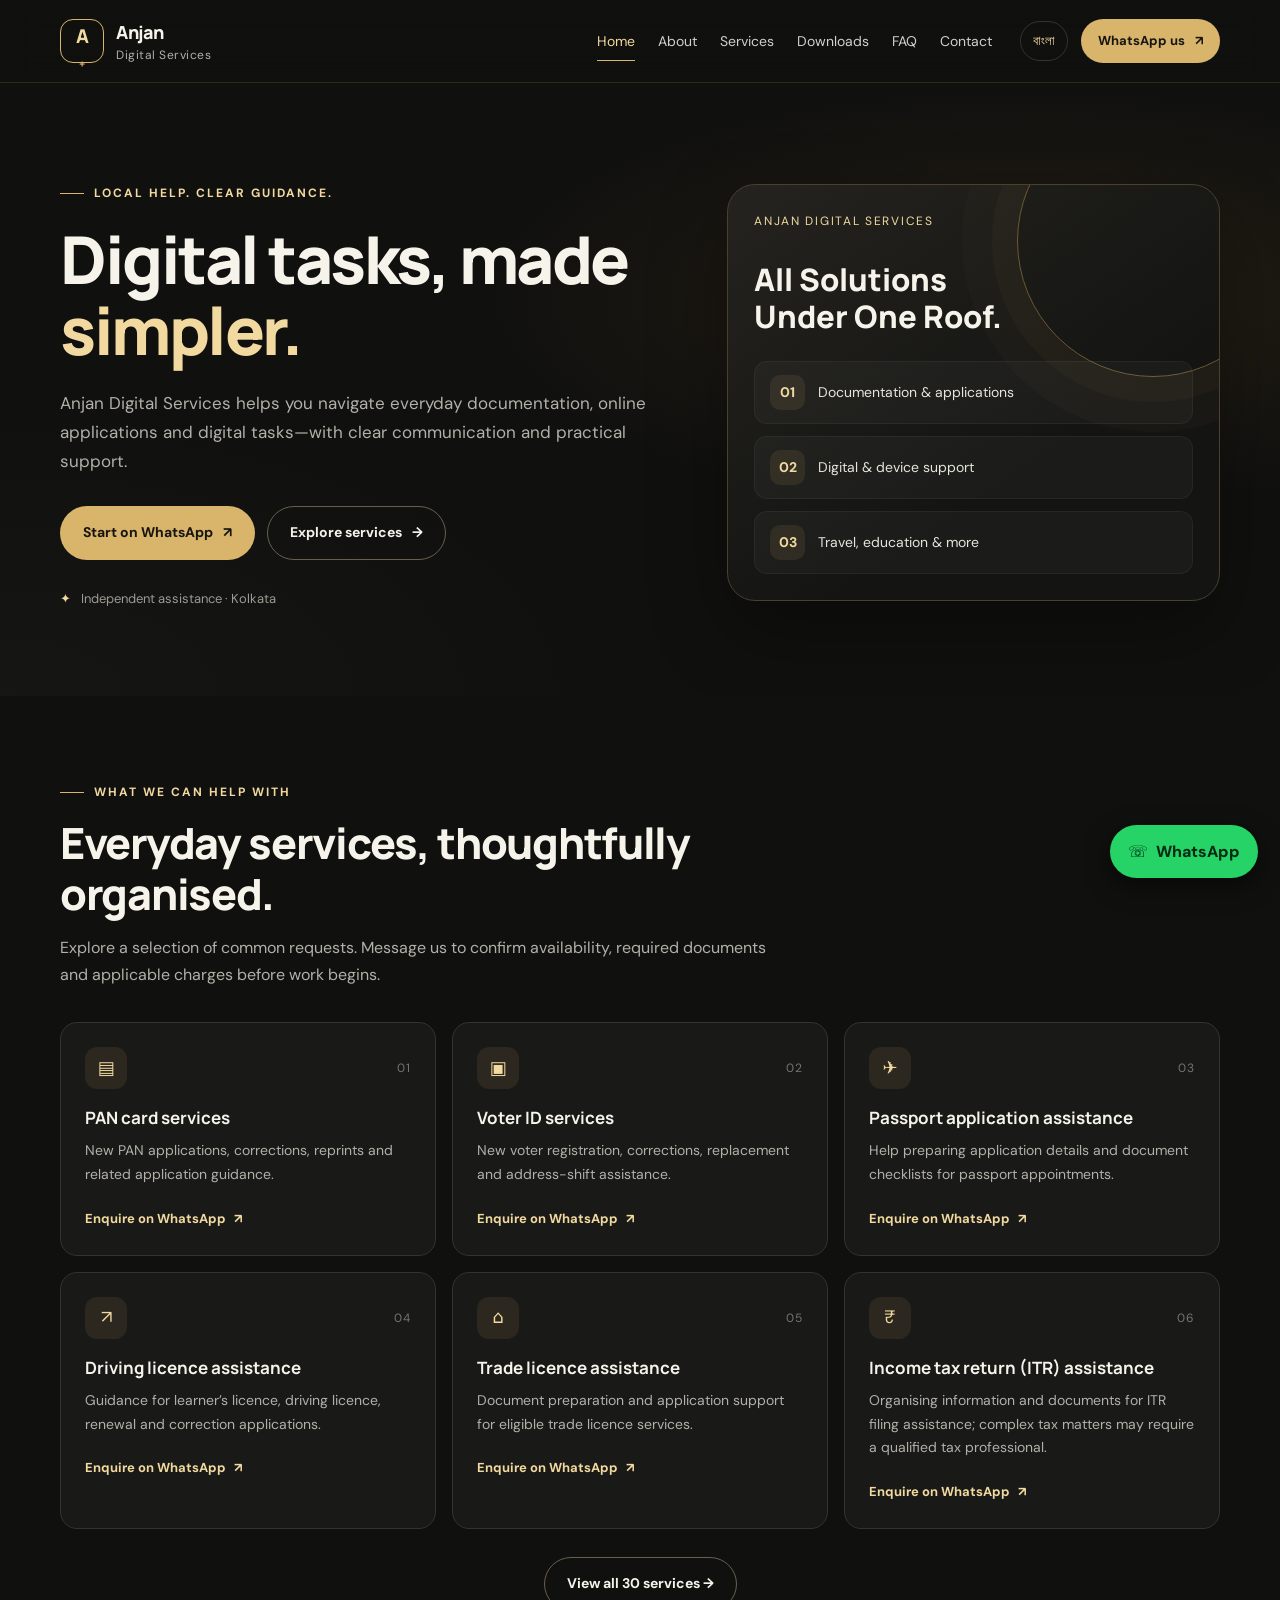
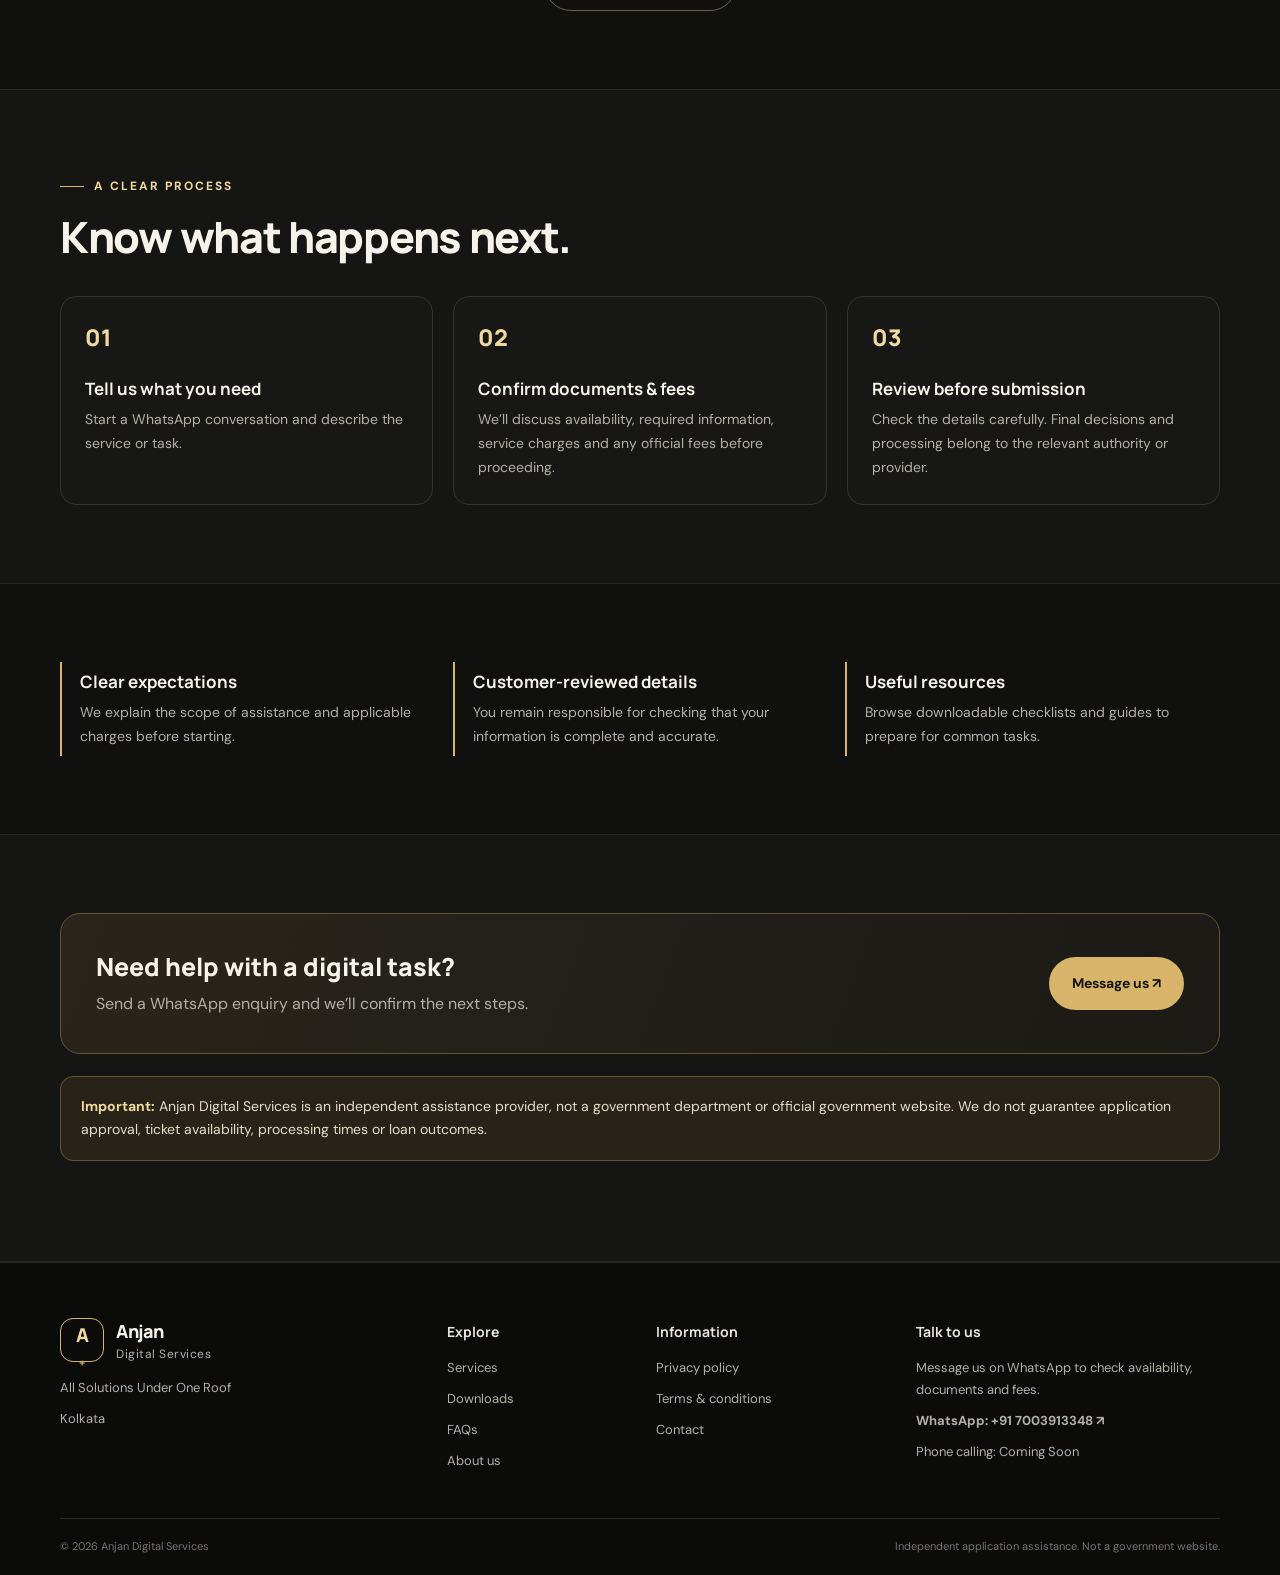
==== commit 625251f6: "Correct public contact and policy details" ====
--- a/index.html
+++ b/index.html
@@ -1,6 +1,6 @@
 <!doctype html>
 <html lang="en"><head><meta charset="utf-8"><meta name="viewport" content="width=device-width,initial-scale=1">
-<meta name="description" content="Documentation, digital support and online application assistance in Kolkata, West Bengal."><meta name="theme-color" content="#10100f">
+<meta name="description" content="Documentation, digital support and online application assistance in Kolkata."><meta name="theme-color" content="#10100f">
 <title>Anjan Digital Services | All Solutions Under One Roof</title><link rel="stylesheet" href="assets/css/style.css"></head><body>
 <a class="skip-link" href="#main">Skip to content</a>
 <header class="site-header"><div class="container header-inner">
@@ -8,13 +8,13 @@
 <button class="menu-toggle" id="menuToggle" aria-expanded="false" aria-controls="mainNav" aria-label="Open navigation"><span></span><span></span><span></span></button>
 <nav id="mainNav" class="main-nav" aria-label="Main navigation"><ul><li><a class="active" href="index.html" data-en="Home" data-bn="হোম">Home</a></li><li><a href="about.html" data-en="About" data-bn="পরিচিতি">About</a></li><li><a href="services.html" data-en="Services" data-bn="পরিষেবা">Services</a></li><li><a href="downloads.html" data-en="Downloads" data-bn="ডাউনলোড">Downloads</a></li><li><a href="faq.html" data-en="FAQ" data-bn="প্রশ্নোত্তর">FAQ</a></li><li><a href="contact.html" data-en="Contact" data-bn="যোগাযোগ">Contact</a></li></ul></nav>
 <div class="header-actions"><button class="language-toggle" id="languageToggle" type="button" aria-label="Switch language">বাংলা</button><a class="button button-small button-gold" target="_blank" rel="noopener" href="https://wa.me/917003913348?text=Hello%20Anjan%20Digital%20Services%2C%20I%20have%20an%20enquiry."><span data-en="WhatsApp us" data-bn="হোয়াটসঅ্যাপে যোগাযোগ">WhatsApp us</span> <span aria-hidden="true">↗</span></a></div>
-</div></header><main id="main"><section class="hero"><div class="container hero-grid"><div><span class="eyebrow">Local help. Clear guidance.</span><h1>Digital tasks, made <em>simpler.</em></h1><p>Anjan Digital Services helps you navigate everyday documentation, online applications and digital tasks—with clear communication and practical support.</p><div class="hero-actions"><a class="button button-gold" target="_blank" rel="noopener" href="https://wa.me/917003913348?text=Hello%20Anjan%20Digital%20Services%2C%20I%27d%20like%20to%20enquire%20about%20a%20service.">Start on WhatsApp <span>↗</span></a><a class="button button-outline" href="services.html">Explore services <span>→</span></a></div><div class="hero-note"><span>✦</span> Independent assistance · Kolkata, West Bengal, India</div></div>
+</div></header><main id="main"><section class="hero"><div class="container hero-grid"><div><span class="eyebrow">Local help. Clear guidance.</span><h1>Digital tasks, made <em>simpler.</em></h1><p>Anjan Digital Services helps you navigate everyday documentation, online applications and digital tasks—with clear communication and practical support.</p><div class="hero-actions"><a class="button button-gold" target="_blank" rel="noopener" href="https://wa.me/917003913348?text=Hello%20Anjan%20Digital%20Services%2C%20I%27d%20like%20to%20enquire%20about%20a%20service.">Start on WhatsApp <span>↗</span></a><a class="button button-outline" href="services.html">Explore services <span>→</span></a></div><div class="hero-note"><span>✦</span> Independent assistance · Kolkata</div></div>
 <div class="hero-art"><div class="art-label">Anjan Digital Services</div><div class="art-title">All Solutions<br>Under One Roof.</div><div class="art-list"><div class="art-row"><span class="art-icon">01</span> Documentation &amp; applications</div><div class="art-row"><span class="art-icon">02</span> Digital &amp; device support</div><div class="art-row"><span class="art-icon">03</span> Travel, education &amp; more</div></div></div></div></section>
 <section class="section"><div class="container"><div class="section-heading"><span class="eyebrow">What we can help with</span><h2>Everyday services, thoughtfully organised.</h2><p>Explore a selection of common requests. Message us to confirm availability, required documents and applicable charges before work begins.</p></div><div class="service-grid"><article class="service-card"><div class="card-top"><span class="card-icon" aria-hidden="true">▤</span><span class="card-number">01</span></div><h3 data-en="PAN card services" data-bn="PAN কার্ড পরিষেবা">PAN card services</h3><p>New PAN applications, corrections, reprints and related application guidance.</p><a class="text-link" target="_blank" rel="noopener" href="https://wa.me/917003913348?text=Hello%20Anjan%20Digital%20Services%2C%20I%20would%20like%20to%20enquire%20about%20PAN%20card%20services.">Enquire on WhatsApp <span>↗</span></a></article><article class="service-card"><div class="card-top"><span class="card-icon" aria-hidden="true">▣</span><span class="card-number">02</span></div><h3 data-en="Voter ID services" data-bn="ভোটার আইডি পরিষেবা">Voter ID services</h3><p>New voter registration, corrections, replacement and address-shift assistance.</p><a class="text-link" target="_blank" rel="noopener" href="https://wa.me/917003913348?text=Hello%20Anjan%20Digital%20Services%2C%20I%20would%20like%20to%20enquire%20about%20Voter%20ID%20services.">Enquire on WhatsApp <span>↗</span></a></article><article class="service-card"><div class="card-top"><span class="card-icon" aria-hidden="true">✈</span><span class="card-number">03</span></div><h3 data-en="Passport application assistance" data-bn="পাসপোর্ট আবেদন সহায়তা">Passport application assistance</h3><p>Help preparing application details and document checklists for passport appointments.</p><a class="text-link" target="_blank" rel="noopener" href="https://wa.me/917003913348?text=Hello%20Anjan%20Digital%20Services%2C%20I%20would%20like%20to%20enquire%20about%20Passport%20application%20assistance.">Enquire on WhatsApp <span>↗</span></a></article><article class="service-card"><div class="card-top"><span class="card-icon" aria-hidden="true">↗</span><span class="card-number">04</span></div><h3 data-en="Driving licence assistance" data-bn="ড্রাইভিং লাইসেন্স সহায়তা">Driving licence assistance</h3><p>Guidance for learner’s licence, driving licence, renewal and correction applications.</p><a class="text-link" target="_blank" rel="noopener" href="https://wa.me/917003913348?text=Hello%20Anjan%20Digital%20Services%2C%20I%20would%20like%20to%20enquire%20about%20Driving%20licence%20assistance.">Enquire on WhatsApp <span>↗</span></a></article><article class="service-card"><div class="card-top"><span class="card-icon" aria-hidden="true">⌂</span><span class="card-number">05</span></div><h3 data-en="Trade licence assistance" data-bn="ট্রেড লাইসেন্স সহায়তা">Trade licence assistance</h3><p>Document preparation and application support for eligible trade licence services.</p><a class="text-link" target="_blank" rel="noopener" href="https://wa.me/917003913348?text=Hello%20Anjan%20Digital%20Services%2C%20I%20would%20like%20to%20enquire%20about%20Trade%20licence%20assistance.">Enquire on WhatsApp <span>↗</span></a></article><article class="service-card"><div class="card-top"><span class="card-icon" aria-hidden="true">₹</span><span class="card-number">06</span></div><h3 data-en="Income tax return (ITR) assistance" data-bn="আয়কর রিটার্ন (ITR) সহায়তা">Income tax return (ITR) assistance</h3><p>Organising information and documents for ITR filing assistance; complex tax matters may require a qualified tax professional.</p><a class="text-link" target="_blank" rel="noopener" href="https://wa.me/917003913348?text=Hello%20Anjan%20Digital%20Services%2C%20I%20would%20like%20to%20enquire%20about%20Income%20tax%20return%20%28ITR%29%20assistance.">Enquire on WhatsApp <span>↗</span></a></article></div><div style="text-align:center;margin-top:28px"><a class="button button-outline" href="services.html">View all 30 services →</a></div></div></section>
 <section class="section section-alt"><div class="container"><div class="section-heading"><span class="eyebrow">A clear process</span><h2>Know what happens next.</h2></div><div class="steps"><article class="step"><h3>Tell us what you need</h3><p>Start a WhatsApp conversation and describe the service or task.</p></article><article class="step"><h3>Confirm documents &amp; fees</h3><p>We’ll discuss availability, required information, service charges and any official fees before proceeding.</p></article><article class="step"><h3>Review before submission</h3><p>Check the details carefully. Final decisions and processing belong to the relevant authority or provider.</p></article></div></div></section>
 <section class="section"><div class="container trust-grid"><article class="trust-card"><h3>Clear expectations</h3><p>We explain the scope of assistance and applicable charges before starting.</p></article><article class="trust-card"><h3>Customer-reviewed details</h3><p>You remain responsible for checking that your information is complete and accurate.</p></article><article class="trust-card"><h3>Useful resources</h3><p>Browse downloadable checklists and guides to prepare for common tasks.</p></article></div></section>
 <section class="section section-alt"><div class="container"><div class="cta-band"><div><h2>Need help with a digital task?</h2><p>Send a WhatsApp enquiry and we’ll confirm the next steps.</p></div><a class="button button-gold" target="_blank" rel="noopener" href="https://wa.me/917003913348?text=Hello%20Anjan%20Digital%20Services%2C%20I%20have%20a%20service%20enquiry.">Message us ↗</a></div><div class="notice"><strong>Important:</strong> Anjan Digital Services is an independent assistance provider, not a government department or official government website. We do not guarantee application approval, ticket availability, processing times or loan outcomes.</div></div></section></main><footer class="site-footer"><div class="container footer-grid">
-<div><a class="brand footer-brand" href="index.html"><span class="brand-mark">A<span>+</span></span><span class="brand-copy"><strong>Anjan</strong><small>Digital Services</small></span></a><p class="muted footer-blurb">All Solutions Under One Roof</p><p class="muted">Kolkata, West Bengal, India</p></div>
+<div><a class="brand footer-brand" href="index.html"><span class="brand-mark">A<span>+</span></span><span class="brand-copy"><strong>Anjan</strong><small>Digital Services</small></span></a><p class="muted footer-blurb">All Solutions Under One Roof</p><p class="muted">Kolkata</p></div>
 <div><h2 data-en="Explore" data-bn="দেখুন">Explore</h2><a href="services.html" data-en="Services" data-bn="পরিষেবা">Services</a><a href="downloads.html" data-en="Downloads" data-bn="ডাউনলোড">Downloads</a><a href="faq.html">FAQs</a><a href="about.html">About us</a></div>
 <div><h2 data-en="Information" data-bn="তথ্য">Information</h2><a href="privacy.html">Privacy policy</a><a href="terms.html">Terms &amp; conditions</a><a href="contact.html" data-en="Contact" data-bn="যোগাযোগ">Contact</a></div>
 <div><h2 data-en="Talk to us" data-bn="যোগাযোগ করুন">Talk to us</h2><p class="muted">Message us on WhatsApp to check availability, documents and fees.</p><a class="footer-wa" href="https://wa.me/917003913348?text=Hello%20Anjan%20Digital%20Services%2C%20I%20have%20an%20enquiry." target="_blank" rel="noopener">WhatsApp: +91 7003913348 ↗</a><p class="muted">Phone calling: Coming Soon</p></div>
